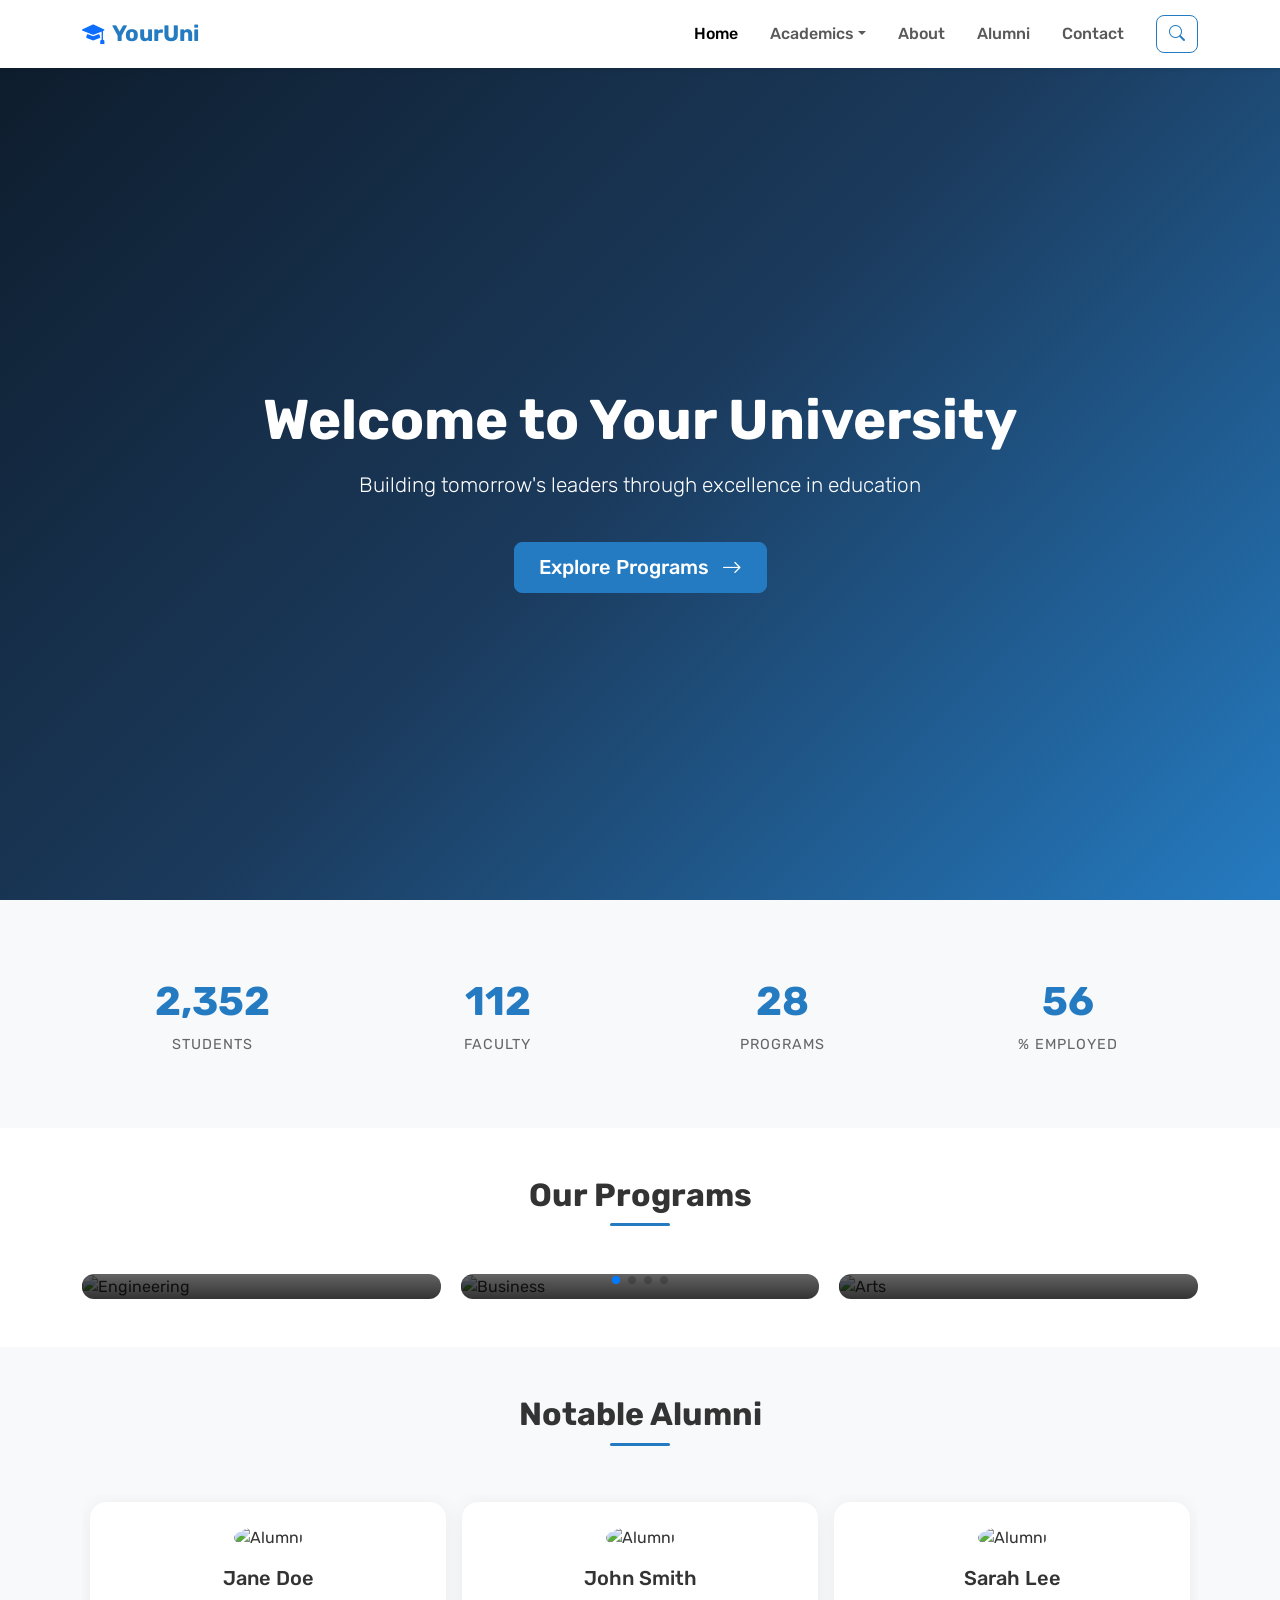
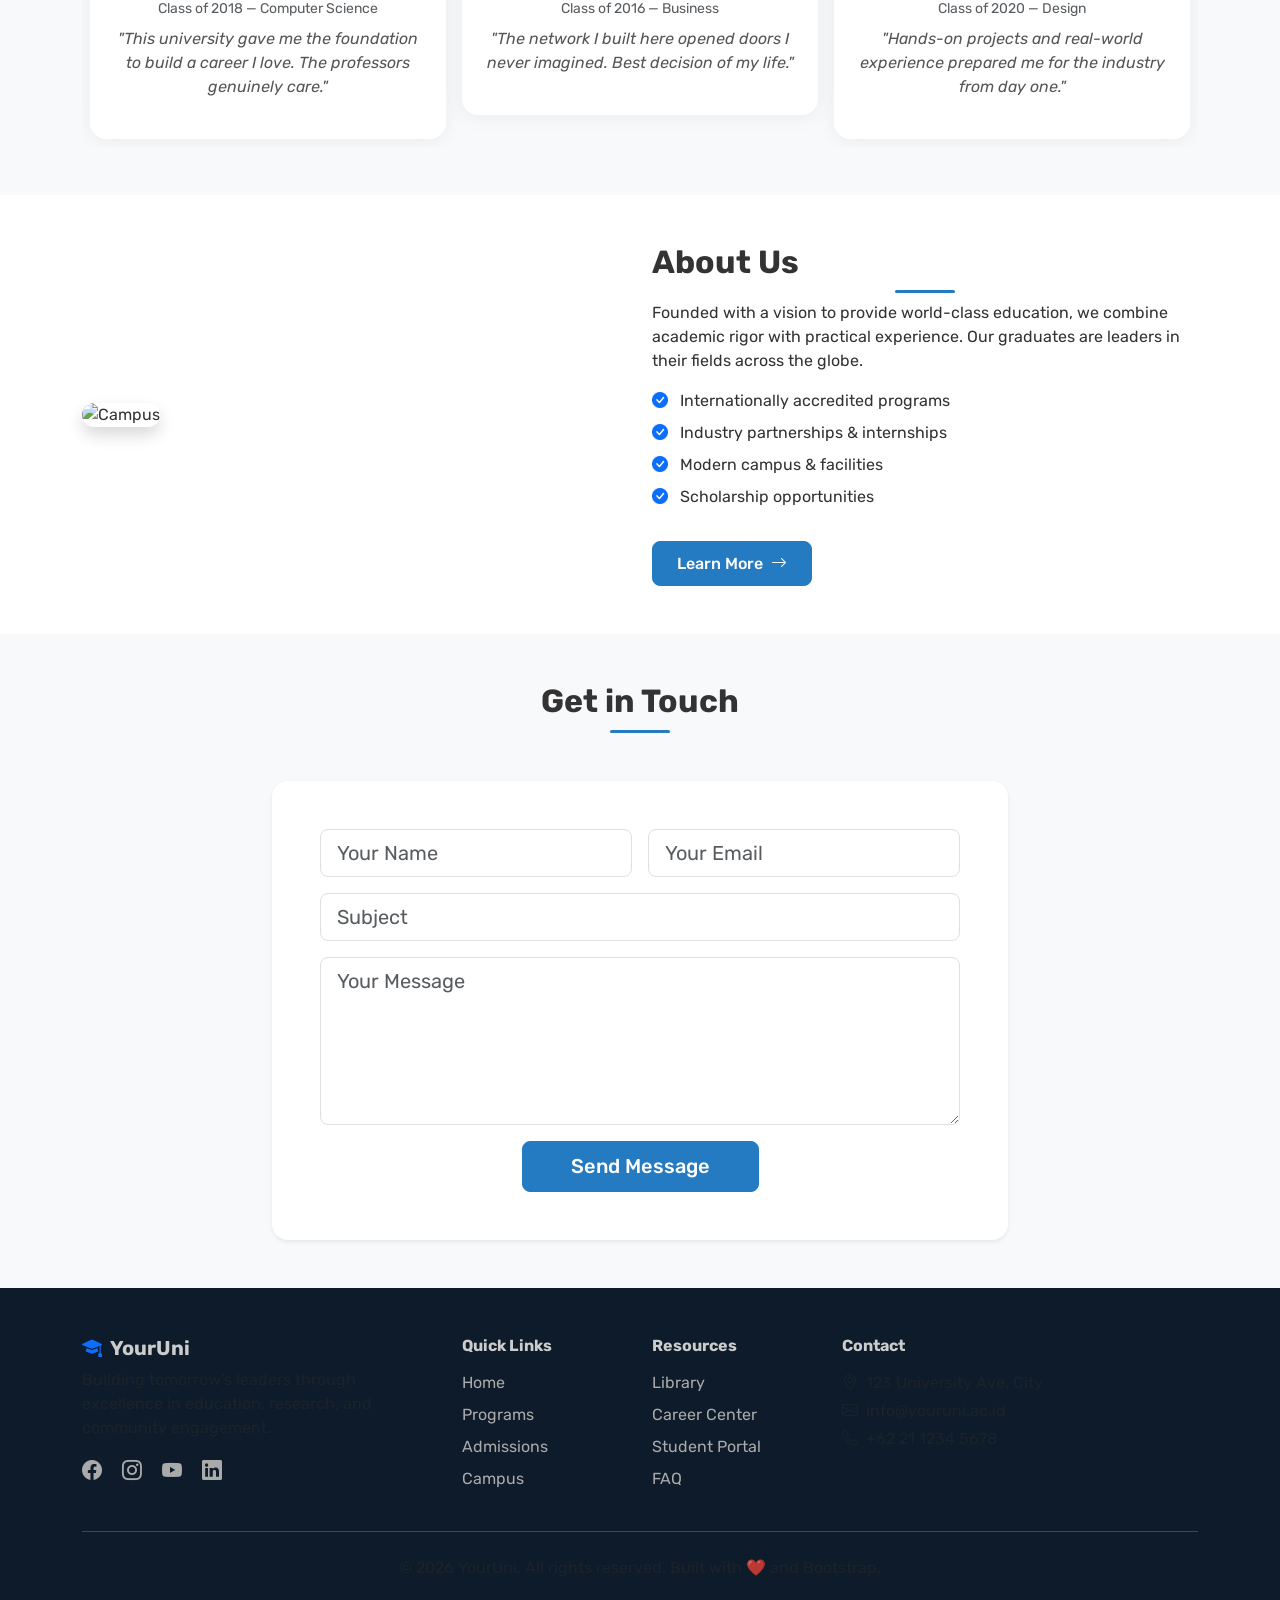
==== index.html @ ad9acbf6 "Initial commit: university website starter template - Bootstrap 5 + Swiper + AOS + GLightbox - Hero," ====
<!DOCTYPE html>
<html lang="en">
<head>
  <meta charset="utf-8">
  <meta name="viewport" content="width=device-width, initial-scale=1.0">
  <title>University Starter — Inspired by president.ac.id</title>

  <!-- Fonts (same as the real site) -->
  <link href="https://fonts.googleapis.com/css2?family=Roboto:wght@300;400;500;700&family=Rubik:wght@400;500;600;700&display=swap" rel="stylesheet">

  <!-- Bootstrap 5 -->
  <link href="https://cdn.jsdelivr.net/npm/bootstrap@5.3.3/dist/css/bootstrap.min.css" rel="stylesheet">
  <link href="https://cdn.jsdelivr.net/npm/bootstrap-icons@1.11.3/font/bootstrap-icons.min.css" rel="stylesheet">

  <!-- Vendor libs -->
  <link href="https://cdn.jsdelivr.net/npm/swiper@11/swiper-bundle.min.css" rel="stylesheet">
  <link href="https://cdn.jsdelivr.net/npm/aos@2.3.4/dist/aos.css" rel="stylesheet">
  <link href="https://cdn.jsdelivr.net/npm/glightbox/dist/css/glightbox.min.css" rel="stylesheet">

  <!-- Your main styles -->
  <link href="style.css" rel="stylesheet">
</head>
<body>

  <!-- ===== HEADER ===== -->
  <header id="header" class="header fixed-top">
    <nav class="navbar navbar-expand-lg navbar-light bg-white shadow-sm">
      <div class="container">
        <!-- Logo -->
        <a class="navbar-brand fw-bold" href="#">
          <i class="bi bi-mortarboard-fill text-primary me-2"></i>YourUni
        </a>

        <!-- Mobile toggle -->
        <button class="navbar-toggler" type="button" data-bs-toggle="collapse" data-bs-target="#mainNav">
          <span class="navbar-toggler-icon"></span>
        </button>

        <!-- Nav links -->
        <div class="collapse navbar-collapse" id="mainNav">
          <ul class="navbar-nav ms-auto">
            <li class="nav-item"><a class="nav-link active" href="#">Home</a></li>
            <li class="nav-item dropdown">
              <a class="nav-link dropdown-toggle" href="#" data-bs-toggle="dropdown">Academics</a>
              <ul class="dropdown-menu">
                <li><a class="dropdown-item" href="#">Undergraduate</a></li>
                <li><a class="dropdown-item" href="#">Graduate</a></li>
                <li><a class="dropdown-item" href="#">Online Programs</a></li>
              </ul>
            </li>
            <li class="nav-item"><a class="nav-link" href="#about">About</a></li>
            <li class="nav-item"><a class="nav-link" href="#testimonials">Alumni</a></li>
            <li class="nav-item"><a class="nav-link" href="#contact">Contact</a></li>
          </ul>
          <!-- Search button (like the real site has) -->
          <button class="btn btn-outline-primary ms-3" data-bs-toggle="modal" data-bs-target="#searchModal">
            <i class="bi bi-search"></i>
          </button>
        </div>
      </div>
    </nav>
  </header>

  <!-- Search Modal -->
  <div class="modal fade" id="searchModal" tabindex="-1">
    <div class="modal-dialog modal-lg modal-dialog-centered">
      <div class="modal-content p-4">
        <div class="input-group input-group-lg">
          <input type="text" class="form-control" placeholder="Search...">
          <button class="btn btn-primary"><i class="bi bi-search"></i></button>
        </div>
      </div>
    </div>
  </div>

  <!-- ===== HERO SECTION ===== -->
  <section id="hero" class="hero-section d-flex align-items-center">
    <div class="container text-center">
      <h1 data-aos="fade-up">Welcome to Your University</h1>
      <p class="lead mt-3" data-aos="fade-up" data-aos-delay="100">
        Building tomorrow's leaders through excellence in education
      </p>
      <a href="#programs" class="btn btn-primary btn-lg mt-4" data-aos="fade-up" data-aos-delay="200">
        Explore Programs <i class="bi bi-arrow-right ms-2"></i>
      </a>
    </div>
  </section>

  <!-- ===== IMPACT STRIP ===== -->
  <section class="impact-strip py-5 bg-light">
    <div class="container">
      <div class="row text-center g-4">
        <div class="col-6 col-md-3" data-aos="fade-up">
          <div class="impact-item">
            <span class="impact-number" data-count="5000">0</span>
            <span class="impact-label">Students</span>
          </div>
        </div>
        <div class="col-6 col-md-3" data-aos="fade-up" data-aos-delay="100">
          <div class="impact-item">
            <span class="impact-number" data-count="200">0</span>
            <span class="impact-label">Faculty</span>
          </div>
        </div>
        <div class="col-6 col-md-3" data-aos="fade-up" data-aos-delay="200">
          <div class="impact-item">
            <span class="impact-number" data-count="30">0</span>
            <span class="impact-label">Programs</span>
          </div>
        </div>
        <div class="col-6 col-md-3" data-aos="fade-up" data-aos-delay="300">
          <div class="impact-item">
            <span class="impact-number" data-count="95">0</span>
            <span class="impact-label">% Employed</span>
          </div>
        </div>
      </div>
    </div>
  </section>

  <!-- ===== PROGRAMS / IMAGE SLIDER ===== -->
  <section id="programs" class="programs-section py-5">
    <div class="container">
      <h2 class="section-title text-center mb-5" data-aos="fade-up">Our Programs</h2>

      <!-- Swiper carousel (same lib as the real site) -->
      <div class="swiper programsSwiper" data-aos="fade-up">
        <div class="swiper-wrapper">
          <!-- Slide 1 -->
          <div class="swiper-slide">
            <div class="program-card">
              <img src="https://picsum.photos/seed/eng/600/400" alt="Engineering" class="img-fluid">
              <div class="program-overlay">
                <h5>Engineering</h5>
                <p>Build the future with cutting-edge technology</p>
              </div>
            </div>
          </div>
          <!-- Slide 2 -->
          <div class="swiper-slide">
            <div class="program-card">
              <img src="https://picsum.photos/seed/biz/600/400" alt="Business" class="img-fluid">
              <div class="program-overlay">
                <h5>Business</h5>
                <p>Lead with strategy and innovation</p>
              </div>
            </div>
          </div>
          <!-- Slide 3 -->
          <div class="swiper-slide">
            <div class="program-card">
              <img src="https://picsum.photos/seed/arts/600/400" alt="Arts" class="img-fluid">
              <div class="program-overlay">
                <h5>Arts & Design</h5>
                <p>Express creativity at the highest level</p>
              </div>
            </div>
          </div>
          <!-- Slide 4 -->
          <div class="swiper-slide">
            <div class="program-card">
              <img src="https://picsum.photos/seed/med/600/400" alt="Medicine" class="img-fluid">
              <div class="program-overlay">
                <h5>Medicine</h5>
                <p>Save lives with world-class training</p>
              </div>
            </div>
          </div>
        </div>
        <div class="swiper-pagination"></div>
      </div>
    </div>
  </section>

  <!-- ===== ALUMNI / TESTIMONIALS ===== -->
  <section id="testimonials" class="testimonials-section py-5 bg-light">
    <div class="container">
      <h2 class="section-title text-center mb-5" data-aos="fade-up">Notable Alumni</h2>

      <div class="swiper testimonialSwiper" data-aos="fade-up">
        <div class="swiper-wrapper">
          <!-- Alumni 1 -->
          <div class="swiper-slide">
            <div class="testimonial-card text-center p-4">
              <img src="https://i.pravatar.cc/150?img=11" alt="Alumni" class="rounded-circle mb-3" width="80" height="80">
              <h5>Jane Doe</h5>
              <p class="text-muted small mb-2">Class of 2018 — Computer Science</p>
              <p class="testimonial-text">"This university gave me the foundation to build a career I love. The professors genuinely care."</p>
            </div>
          </div>
          <!-- Alumni 2 -->
          <div class="swiper-slide">
            <div class="testimonial-card text-center p-4">
              <img src="https://i.pravatar.cc/150?img=32" alt="Alumni" class="rounded-circle mb-3" width="80" height="80">
              <h5>John Smith</h5>
              <p class="text-muted small mb-2">Class of 2016 — Business</p>
              <p class="testimonial-text">"The network I built here opened doors I never imagined. Best decision of my life."</p>
            </div>
          </div>
          <!-- Alumni 3 -->
          <div class="swiper-slide">
            <div class="testimonial-card text-center p-4">
              <img src="https://i.pravatar.cc/150?img=5" alt="Alumni" class="rounded-circle mb-3" width="80" height="80">
              <h5>Sarah Lee</h5>
              <p class="text-muted small mb-2">Class of 2020 — Design</p>
              <p class="testimonial-text">"Hands-on projects and real-world experience prepared me for the industry from day one."</p>
            </div>
          </div>
        </div>
        <div class="swiper-pagination"></div>
      </div>
    </div>
  </section>

  <!-- ===== ABOUT ===== -->
  <section id="about" class="about-section py-5">
    <div class="container">
      <div class="row align-items-center">
        <div class="col-lg-6" data-aos="fade-right">
          <img src="https://picsum.photos/seed/campus/600/400" alt="Campus" class="img-fluid rounded-4 shadow">
        </div>
        <div class="col-lg-6 mt-4 mt-lg-0" data-aos="fade-left">
          <h2 class="section-title">About Us</h2>
          <p>Founded with a vision to provide world-class education, we combine academic rigor with practical experience. Our graduates are leaders in their fields across the globe.</p>
          <ul class="list-unstyled mt-3">
            <li class="mb-2"><i class="bi bi-check-circle-fill text-primary me-2"></i> Internationally accredited programs</li>
            <li class="mb-2"><i class="bi bi-check-circle-fill text-primary me-2"></i> Industry partnerships & internships</li>
            <li class="mb-2"><i class="bi bi-check-circle-fill text-primary me-2"></i> Modern campus & facilities</li>
            <li class="mb-2"><i class="bi bi-check-circle-fill text-primary me-2"></i> Scholarship opportunities</li>
          </ul>
          <a href="#" class="btn btn-primary mt-3">Learn More <i class="bi bi-arrow-right ms-1"></i></a>
        </div>
      </div>
    </div>
  </section>

  <!-- ===== CONTACT ===== -->
  <section id="contact" class="contact-section py-5 bg-light">
    <div class="container">
      <h2 class="section-title text-center mb-5" data-aos="fade-up">Get in Touch</h2>
      <div class="row justify-content-center">
        <div class="col-lg-8" data-aos="fade-up">
          <form class="contact-form p-4 p-md-5 bg-white rounded-4 shadow-sm">
            <div class="row g-3">
              <div class="col-md-6">
                <input type="text" class="form-control form-control-lg" placeholder="Your Name">
              </div>
              <div class="col-md-6">
                <input type="email" class="form-control form-control-lg" placeholder="Your Email">
              </div>
              <div class="col-12">
                <input type="text" class="form-control form-control-lg" placeholder="Subject">
              </div>
              <div class="col-12">
                <textarea class="form-control form-control-lg" rows="5" placeholder="Your Message"></textarea>
              </div>
              <div class="col-12 text-center">
                <button type="submit" class="btn btn-primary btn-lg px-5">Send Message</button>
              </div>
            </div>
          </form>
        </div>
      </div>
    </div>
  </section>

  <!-- ===== FOOTER ===== -->
  <footer class="footer py-5">
    <div class="container">
      <div class="row g-4">
        <div class="col-lg-4">
          <h5 class="fw-bold"><i class="bi bi-mortarboard-fill text-primary me-2"></i>YourUni</h5>
          <p class="text-muted">Building tomorrow's leaders through excellence in education, research, and community engagement.</p>
          <div class="social-links mt-3">
            <a href="#" class="me-3"><i class="bi bi-facebook fs-5"></i></a>
            <a href="#" class="me-3"><i class="bi bi-instagram fs-5"></i></a>
            <a href="#" class="me-3"><i class="bi bi-youtube fs-5"></i></a>
            <a href="#" class="me-3"><i class="bi bi-linkedin fs-5"></i></a>
          </div>
        </div>
        <div class="col-lg-2 col-md-4">
          <h6 class="fw-bold mb-3">Quick Links</h6>
          <ul class="list-unstyled">
            <li class="mb-2"><a href="#">Home</a></li>
            <li class="mb-2"><a href="#">Programs</a></li>
            <li class="mb-2"><a href="#">Admissions</a></li>
            <li class="mb-2"><a href="#">Campus</a></li>
          </ul>
        </div>
        <div class="col-lg-2 col-md-4">
          <h6 class="fw-bold mb-3">Resources</h6>
          <ul class="list-unstyled">
            <li class="mb-2"><a href="#">Library</a></li>
            <li class="mb-2"><a href="#">Career Center</a></li>
            <li class="mb-2"><a href="#">Student Portal</a></li>
            <li class="mb-2"><a href="#">FAQ</a></li>
          </ul>
        </div>
        <div class="col-lg-4 col-md-4">
          <h6 class="fw-bold mb-3">Contact</h6>
          <p class="text-muted mb-1"><i class="bi bi-geo-alt me-2"></i>123 University Ave, City</p>
          <p class="text-muted mb-1"><i class="bi bi-envelope me-2"></i>info@youruni.ac.id</p>
          <p class="text-muted mb-1"><i class="bi bi-telephone me-2"></i>+62 21 1234 5678</p>
        </div>
      </div>
      <hr class="my-4">
      <p class="text-center text-muted mb-0">&copy; 2026 YourUni. All rights reserved. Built with ❤️ and Bootstrap.</p>
    </div>
  </footer>

  <!-- ===== SCRIPTS ===== -->
  <script src="https://cdn.jsdelivr.net/npm/bootstrap@5.3.3/dist/js/bootstrap.bundle.min.js"></script>
  <script src="https://cdn.jsdelivr.net/npm/swiper@11/swiper-bundle.min.js"></script>
  <script src="https://cdn.jsdelivr.net/npm/aos@2.3.4/dist/aos.js"></script>
  <script src="https://cdn.jsdelivr.net/npm/glightbox/dist/js/glightbox.min.js"></script>

  <script>
    // Initialize AOS (scroll animations)
    AOS.init({ duration: 800, once: true });

    // Programs carousel
    new Swiper('.programsSwiper', {
      slidesPerView: 1,
      spaceBetween: 20,
      loop: true,
      autoplay: { delay: 3000 },
      pagination: { el: '.programsSwiper .swiper-pagination', clickable: true },
      breakpoints: {
        768: { slidesPerView: 2 },
        1024: { slidesPerView: 3 }
      }
    });

    // Testimonials carousel
    new Swiper('.testimonialSwiper', {
      slidesPerView: 1,
      loop: true,
      autoplay: { delay: 4000 },
      pagination: { el: '.testimonialSwiper .swiper-pagination', clickable: true },
      breakpoints: {
        768: { slidesPerView: 2 },
        1024: { slidesPerView: 3 }
      }
    });

    // Animated counter (simplified PureCounter-like)
    const counters = document.querySelectorAll('.impact-number');
    const observer = new IntersectionObserver((entries) => {
      entries.forEach(entry => {
        if (entry.isIntersecting) {
          const el = entry.target;
          const target = parseInt(el.dataset.count);
          let current = 0;
          const step = Math.ceil(target / 60);
          const timer = setInterval(() => {
            current += step;
            if (current >= target) { current = target; clearInterval(timer); }
            el.textContent = current.toLocaleString();
          }, 25);
          observer.unobserve(el);
        }
      });
    }, { threshold: 0.5 });
    counters.forEach(c => observer.observe(c));
  </script>

</body>
</html>
---- style.css ----
/* ===== BASE ===== */
body {
  font-family: 'Rubik', sans-serif;
  color: #333;
}

a {
  color: #257BC1;
  text-decoration: none;
  transition: color 0.2s;
}

a:hover {
  color: #1a5a8f;
}

/* ===== HEADER ===== */
.header {
  z-index: 999;
  transition: box-shadow 0.3s;
}

.navbar {
  padding: 0.75rem 0;
}

.navbar-brand {
  font-size: 1.4rem;
  color: #257BC1 !important;
}

.nav-link {
  font-weight: 500;
  padding: 0.5rem 1rem !important;
}

/* ===== HERO ===== */
.hero-section {
  min-height: 100vh;
  background: linear-gradient(135deg, #0d1b2a 0%, #1b3a5c 50%, #257BC1 100%);
  color: #fff;
  padding-top: 80px;
}

.hero-section h1 {
  font-size: clamp(2rem, 5vw, 3.5rem);
  font-weight: 700;
}

.hero-section .lead {
  font-size: clamp(1rem, 2vw, 1.3rem);
  opacity: 0.9;
}

/* ===== IMPACT STRIP ===== */
.impact-item {
  padding: 1.5rem;
}

.impact-number {
  display: block;
  font-size: 2.5rem;
  font-weight: 700;
  color: #257BC1;
}

.impact-label {
  font-size: 0.9rem;
  color: #666;
  text-transform: uppercase;
  letter-spacing: 1px;
}

/* ===== SECTION TITLES ===== */
.section-title {
  font-weight: 700;
  position: relative;
  padding-bottom: 0.75rem;
}

.section-title::after {
  content: '';
  position: absolute;
  bottom: 0;
  left: 50%;
  transform: translateX(-50%);
  width: 60px;
  height: 3px;
  background: #257BC1;
  border-radius: 2px;
}

/* ===== PROGRAM CARDS ===== */
.program-card {
  position: relative;
  border-radius: 12px;
  overflow: hidden;
  cursor: pointer;
}

.program-card img {
  width: 100%;
  height: 300px;
  object-fit: cover;
  transition: transform 0.4s;
}

.program-card:hover img {
  transform: scale(1.05);
}

.program-overlay {
  position: absolute;
  bottom: 0;
  left: 0;
  right: 0;
  background: linear-gradient(transparent, rgba(0,0,0,0.8));
  color: #fff;
  padding: 2rem 1.5rem 1.5rem;
}

.program-overlay h5 {
  margin-bottom: 0.25rem;
  font-weight: 600;
}

.program-overlay p {
  font-size: 0.85rem;
  margin: 0;
  opacity: 0.85;
}

/* ===== TESTIMONIALS ===== */
.testimonial-card {
  background: #fff;
  border-radius: 16px;
  box-shadow: 0 2px 20px rgba(0,0,0,0.06);
  margin: 0.5rem;
}

.testimonial-text {
  font-style: italic;
  color: #555;
}

/* ===== ABOUT ===== */
.about-section img {
  transition: transform 0.3s;
}

.about-section img:hover {
  transform: translateY(-4px);
}

/* ===== CONTACT FORM ===== */
.contact-form .form-control {
  border-radius: 8px;
  border: 1px solid #e0e0e0;
}

.contact-form .form-control:focus {
  border-color: #257BC1;
  box-shadow: 0 0 0 3px rgba(37, 123, 193, 0.1);
}

/* ===== FOOTER ===== */
.footer {
  background: #0d1b2a;
  color: #ccc;
}

.footer a {
  color: #aaa;
  transition: color 0.2s;
}

.footer a:hover {
  color: #fff;
}

.footer .social-links a {
  color: #aaa;
}

.footer .social-links a:hover {
  color: #257BC1;
}

/* ===== BUTTONS ===== */
.btn-primary {
  background-color: #257BC1;
  border-color: #257BC1;
  border-radius: 8px;
  padding: 0.6rem 1.5rem;
  font-weight: 500;
}

.btn-primary:hover {
  background-color: #1a5a8f;
  border-color: #1a5a8f;
}

.btn-outline-primary {
  color: #257BC1;
  border-color: #257BC1;
  border-radius: 8px;
}

.btn-outline-primary:hover {
  background-color: #257BC1;
  color: #fff;
}

/* ===== RESPONSIVE ===== */
@media (max-width: 768px) {
  .hero-section {
    min-height: 80vh;
  }

  .impact-number {
    font-size: 2rem;
  }

  .program-card img {
    height: 220px;
  }
}
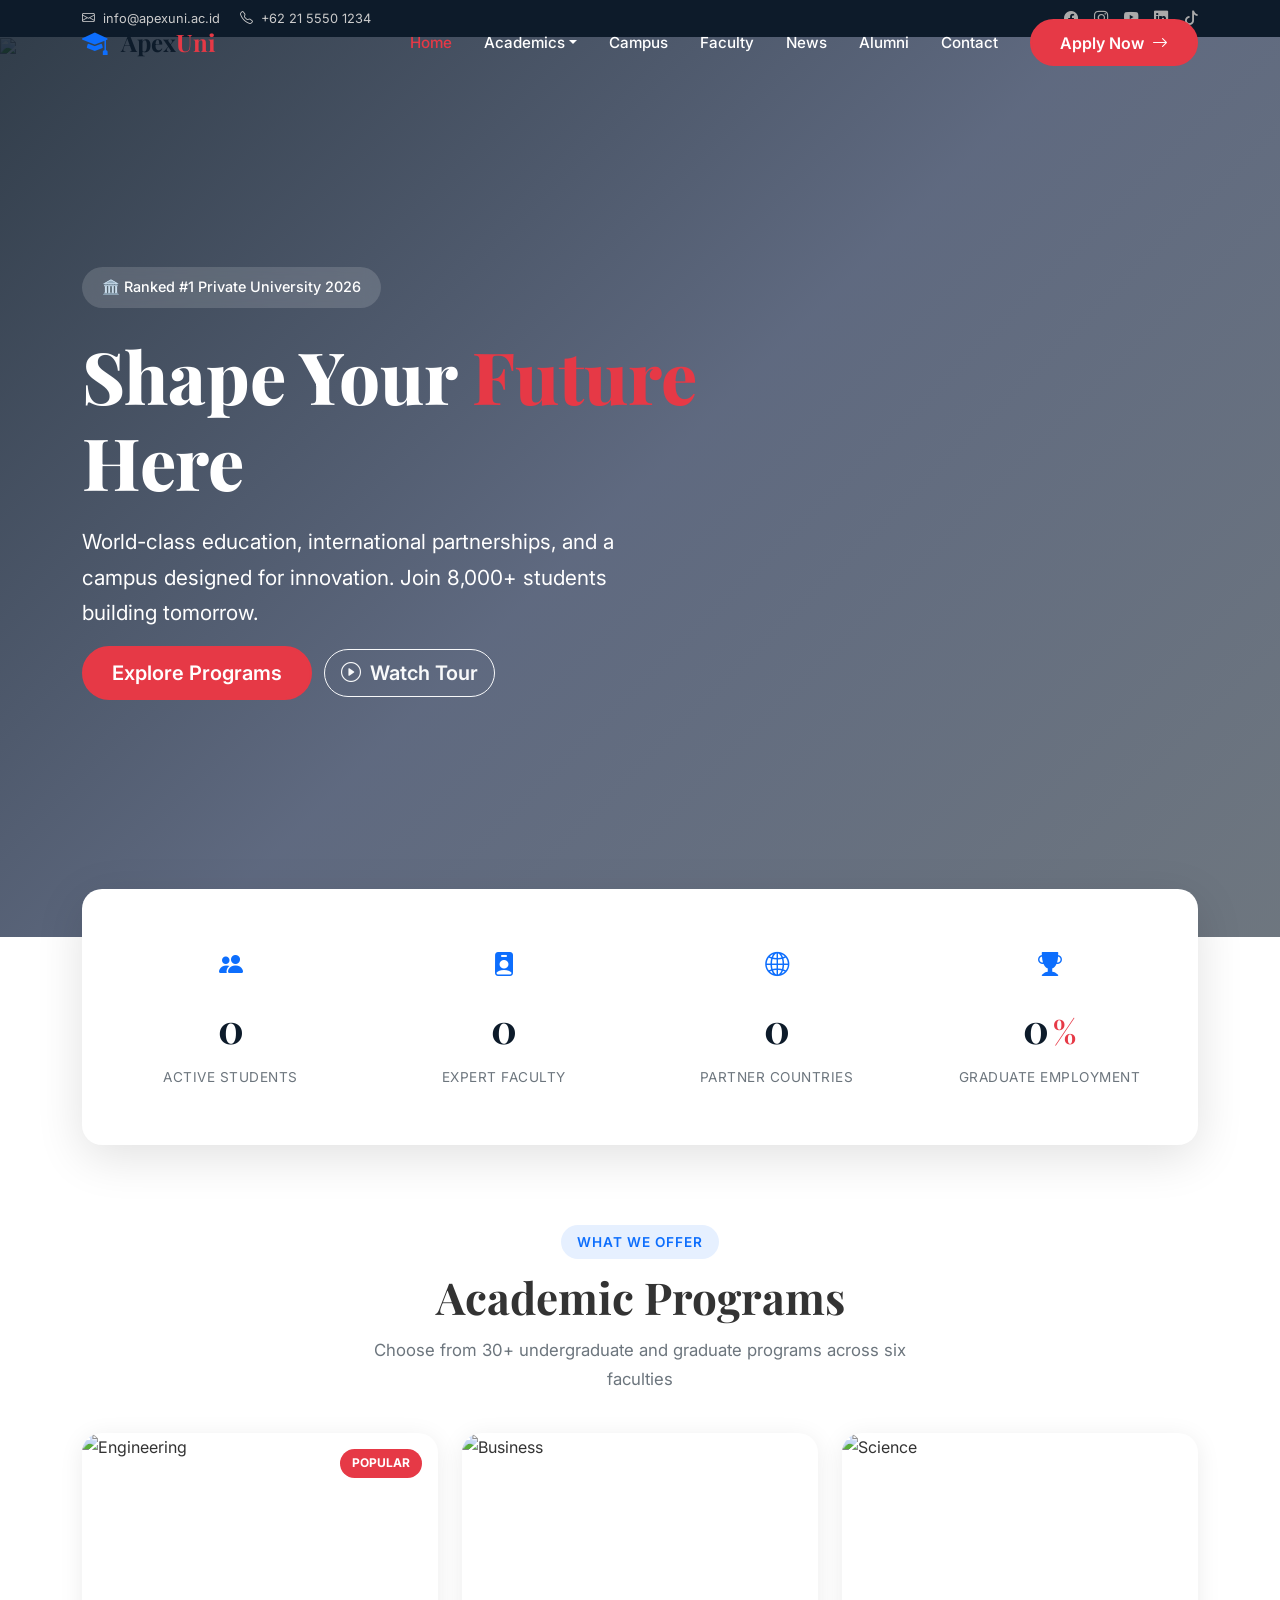
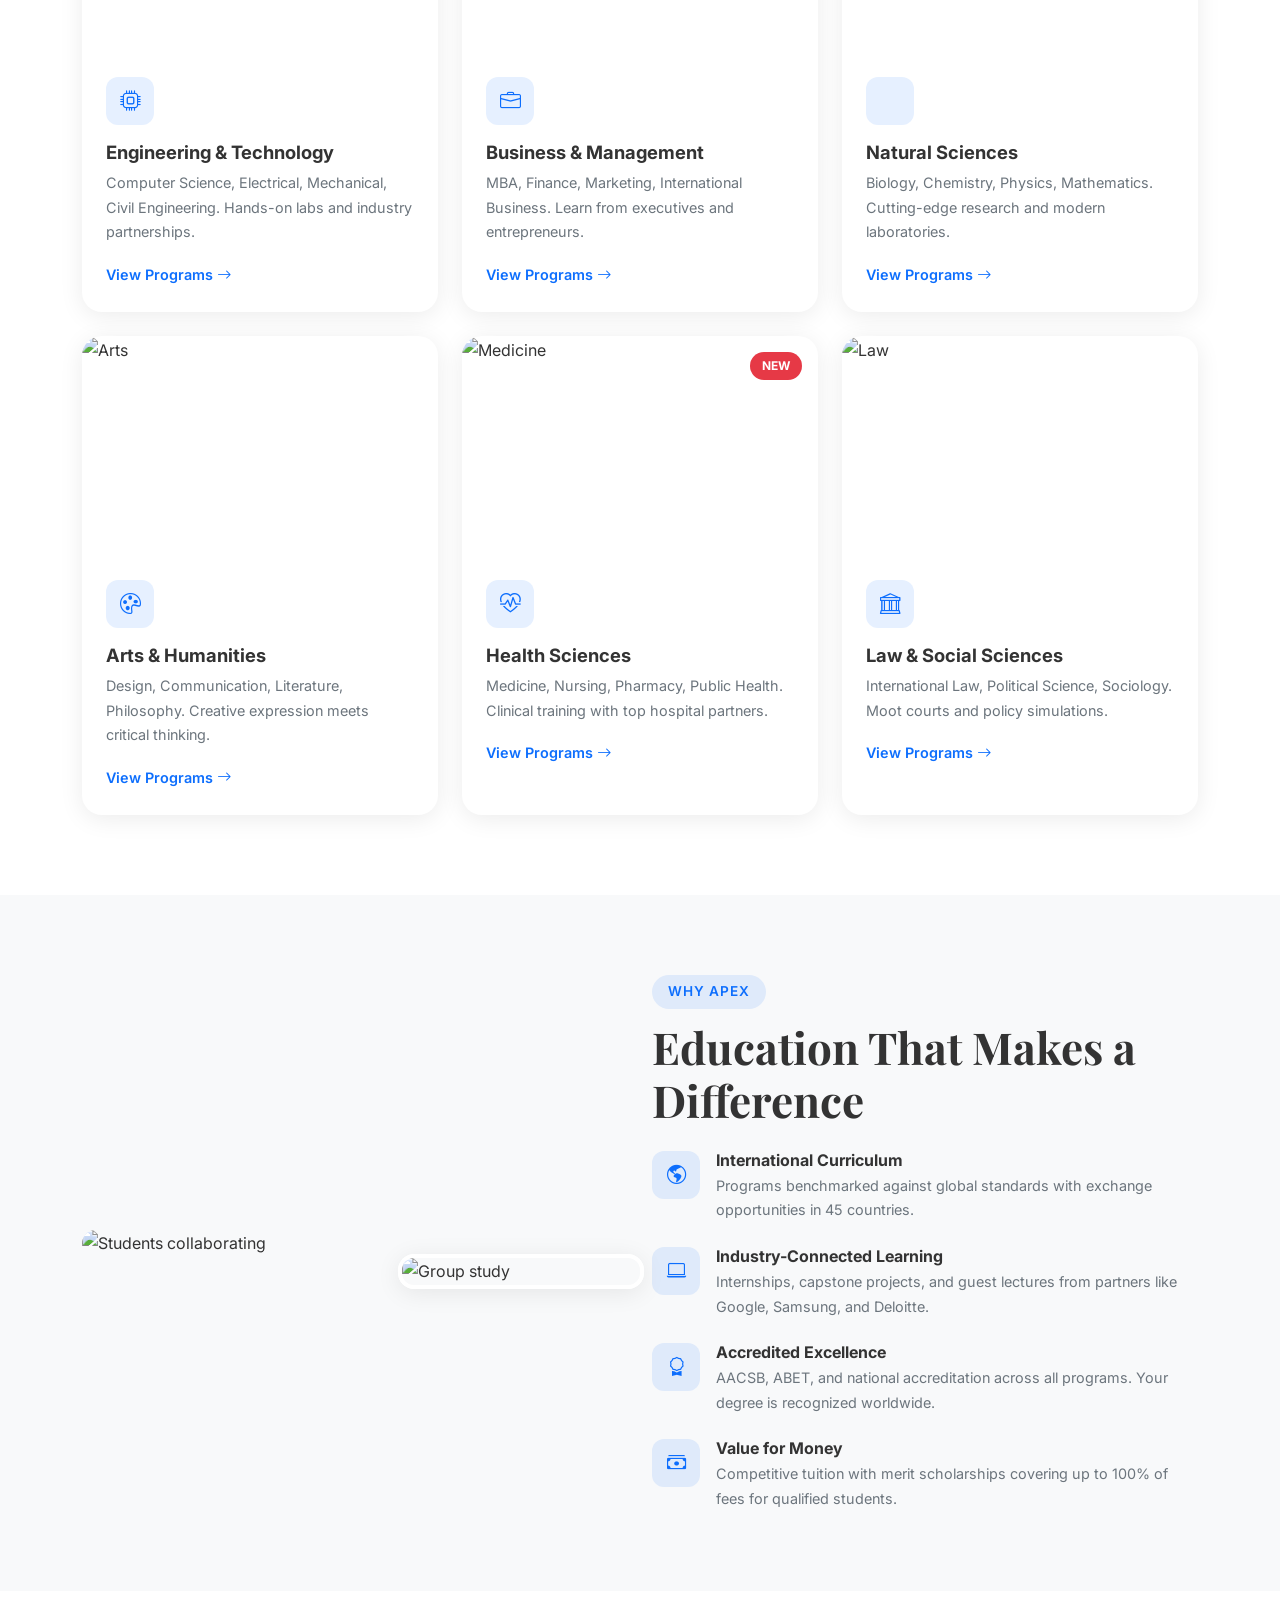
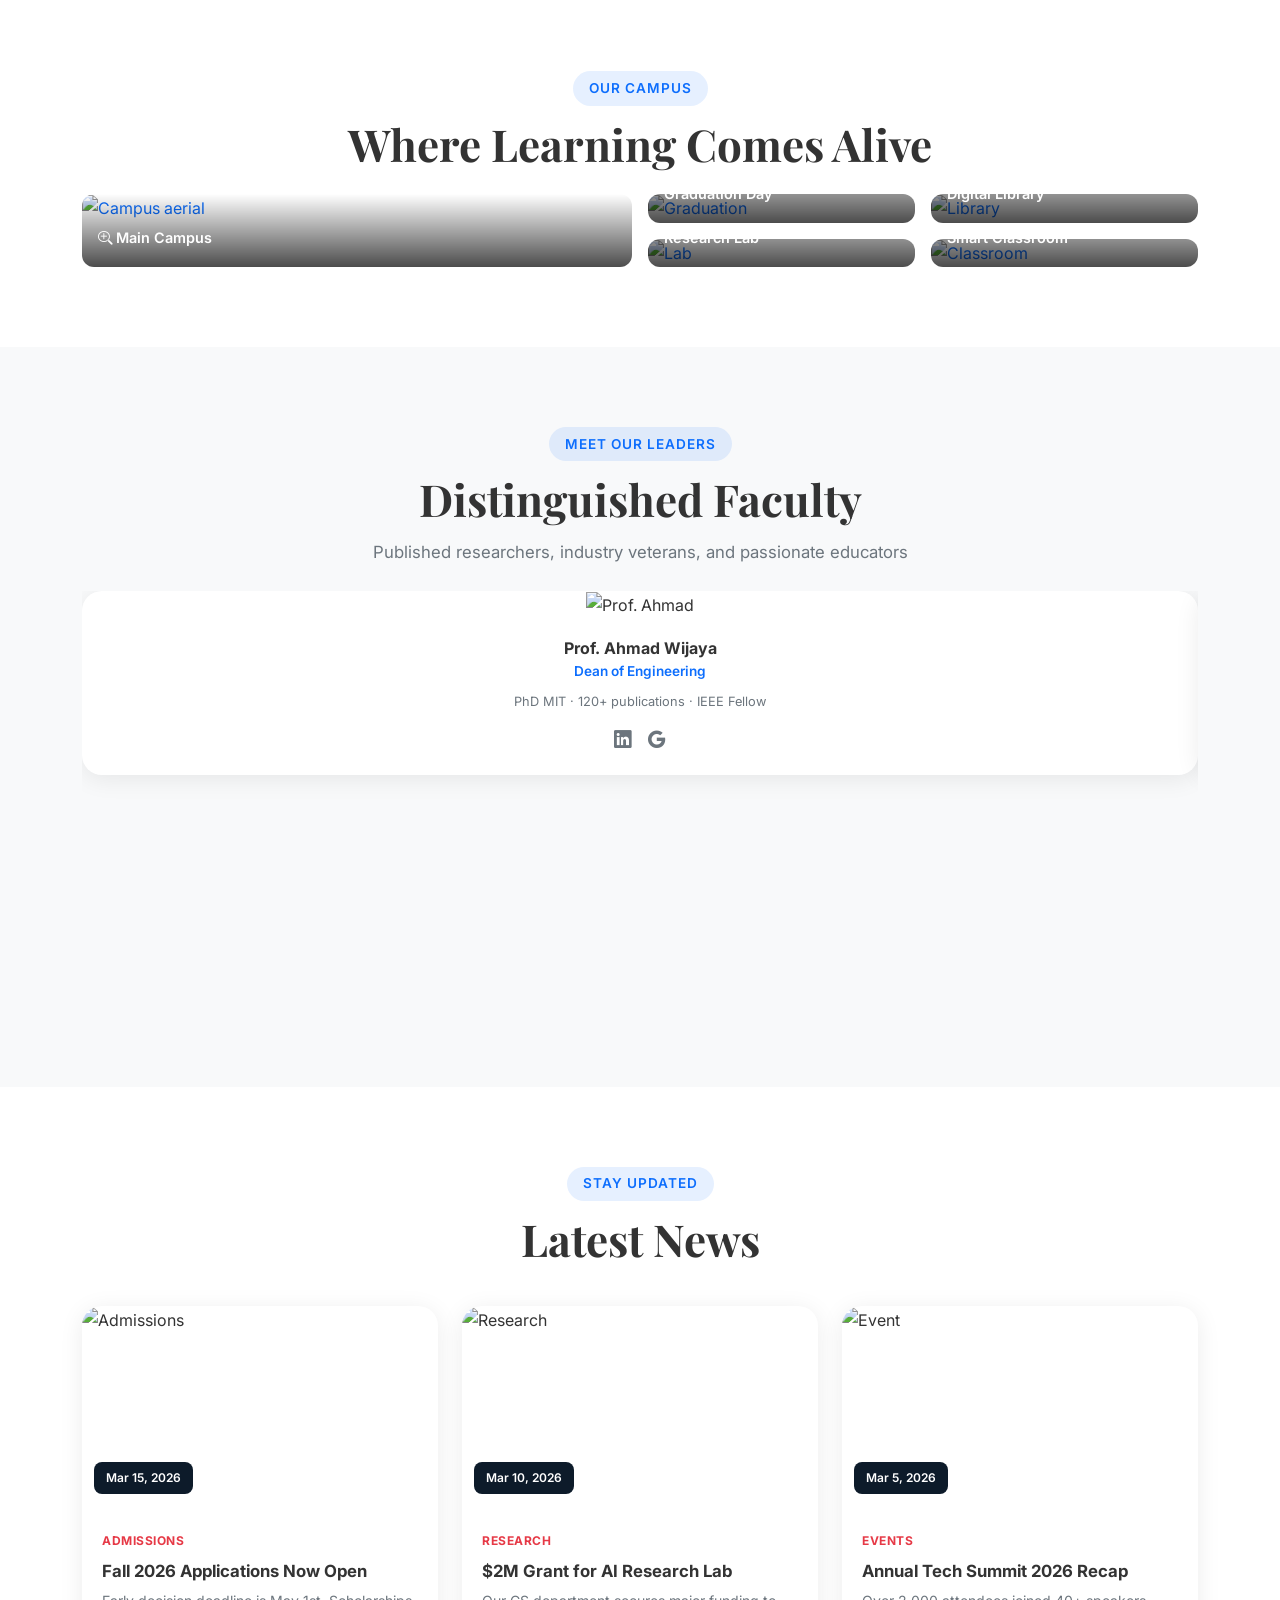
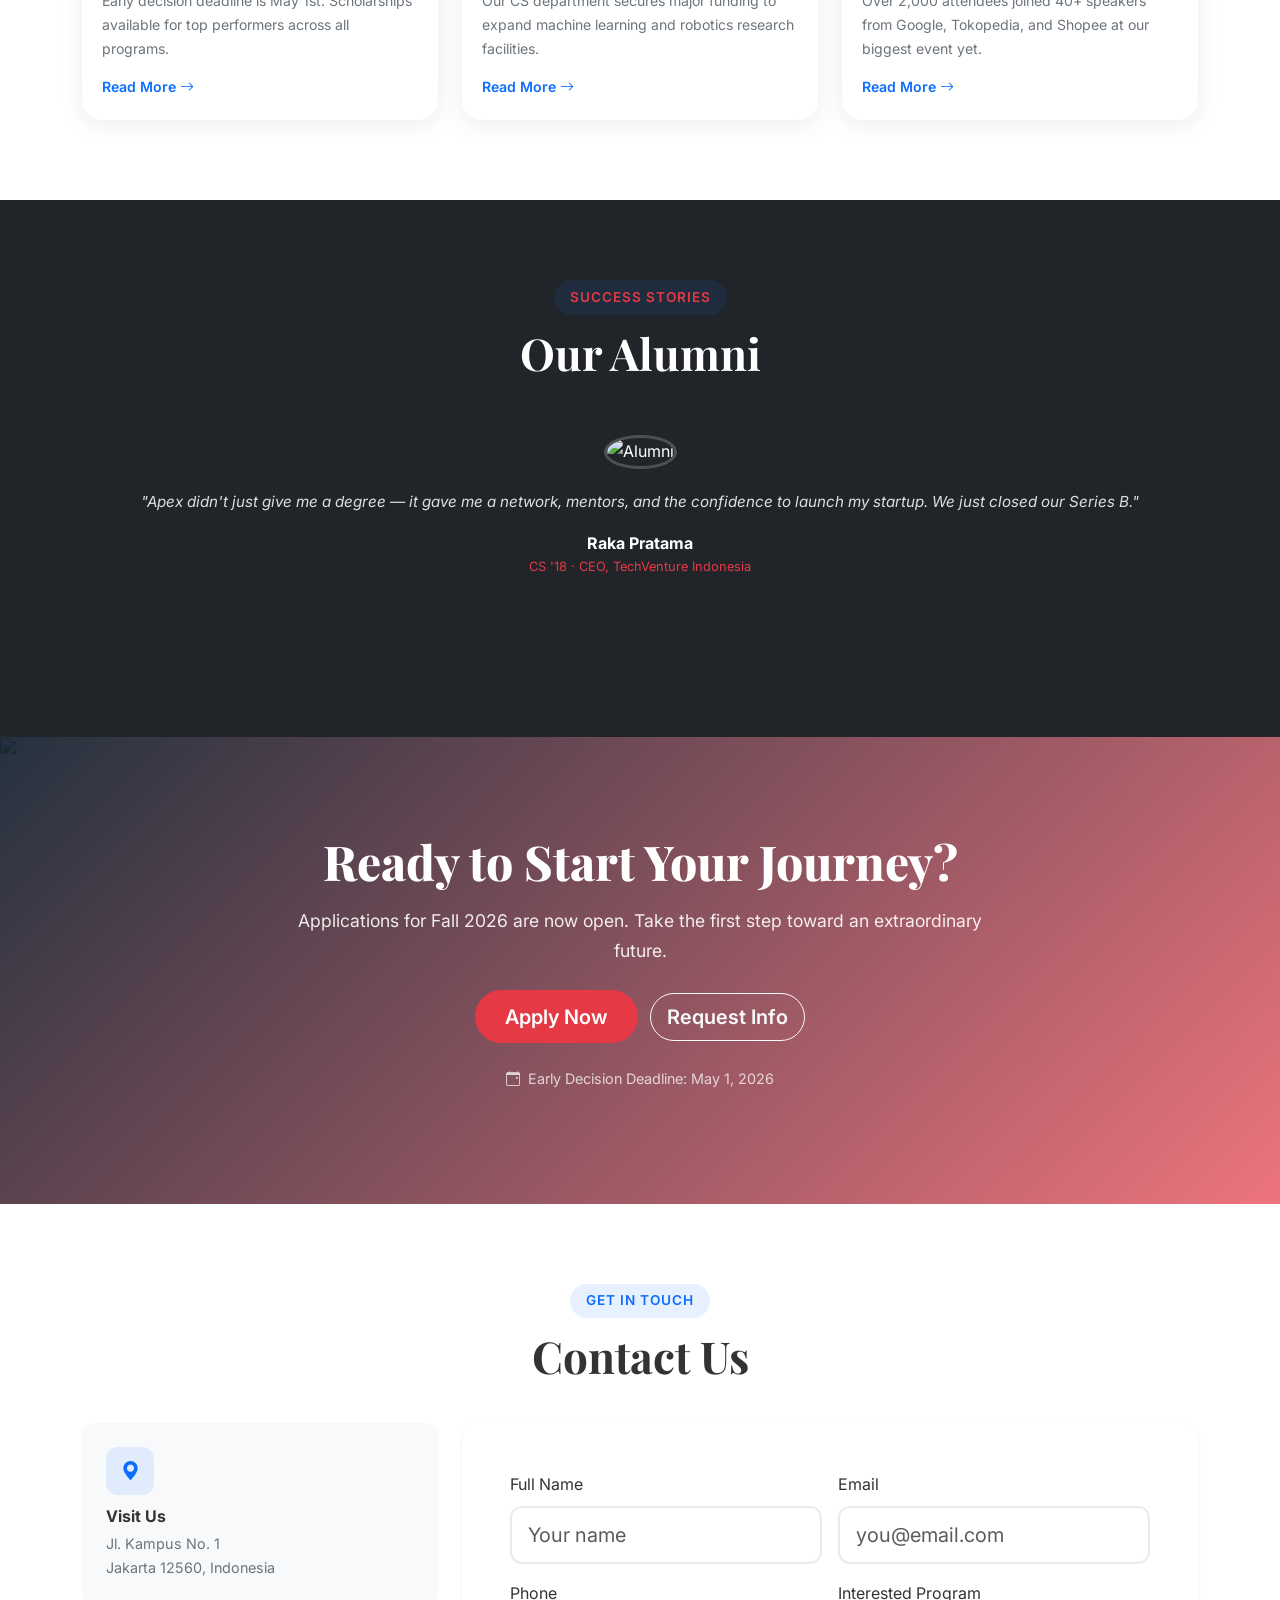
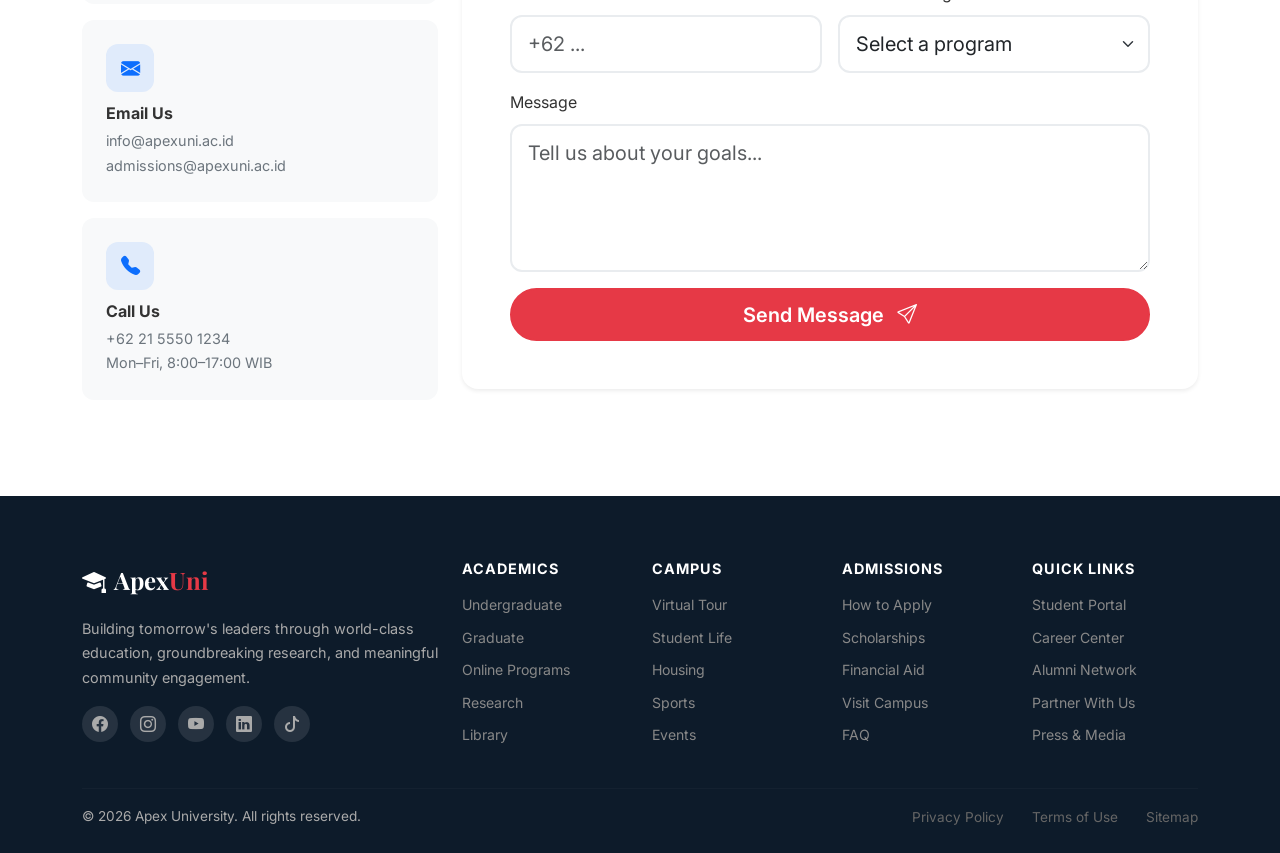
==== commit 9b9a80ec: "Full framework rebuild with free photos Sections: - Top bar + sticky navbar with scroll effect - Ful" ====
--- a/index.html
+++ b/index.html
@@ -3,10 +3,14 @@
 <head>
   <meta charset="utf-8">
   <meta name="viewport" content="width=device-width, initial-scale=1.0">
-  <title>University Starter — Inspired by president.ac.id</title>
-
-  <!-- Fonts (same as the real site) -->
-  <link href="https://fonts.googleapis.com/css2?family=Roboto:wght@300;400;500;700&family=Rubik:wght@400;500;600;700&display=swap" rel="stylesheet">
+  <title>Apex University — Shape Your Future</title>
+  <meta name="description" content="Apex University — internationally recognized programs, world-class faculty, and a campus built for innovation.">
+
+  <!-- Favicons -->
+  <link rel="icon" href="data:image/svg+xml,<svg xmlns='http://www.w3.org/2000/svg' viewBox='0 0 100 100'><text y='.9em' font-size='90'>🎓</text></svg>">
+
+  <!-- Fonts -->
+  <link href="https://fonts.googleapis.com/css2?family=Inter:wght@300;400;500;600;700;800&family=Playfair+Display:wght@600;700&display=swap" rel="stylesheet">
 
   <!-- Bootstrap 5 -->
   <link href="https://cdn.jsdelivr.net/npm/bootstrap@5.3.3/dist/css/bootstrap.min.css" rel="stylesheet">
@@ -17,152 +21,391 @@
   <link href="https://cdn.jsdelivr.net/npm/aos@2.3.4/dist/aos.css" rel="stylesheet">
   <link href="https://cdn.jsdelivr.net/npm/glightbox/dist/css/glightbox.min.css" rel="stylesheet">
 
-  <!-- Your main styles -->
+  <!-- Your styles -->
   <link href="style.css" rel="stylesheet">
 </head>
 <body>
 
-  <!-- ===== HEADER ===== -->
+  <!-- ============================================================
+       TOP BAR
+  ============================================================ -->
+  <div class="top-bar d-none d-lg-block">
+    <div class="container d-flex justify-content-between align-items-center">
+      <div class="top-bar-left">
+        <span><i class="bi bi-envelope me-1"></i> info@apexuni.ac.id</span>
+        <span class="ms-3"><i class="bi bi-telephone me-1"></i> +62 21 5550 1234</span>
+      </div>
+      <div class="top-bar-right">
+        <a href="#"><i class="bi bi-facebook"></i></a>
+        <a href="#"><i class="bi bi-instagram"></i></a>
+        <a href="#"><i class="bi bi-youtube"></i></a>
+        <a href="#"><i class="bi bi-linkedin"></i></a>
+        <a href="#"><i class="bi bi-tiktok"></i></a>
+      </div>
+    </div>
+  </div>
+
+  <!-- ============================================================
+       NAVBAR
+  ============================================================ -->
   <header id="header" class="header fixed-top">
-    <nav class="navbar navbar-expand-lg navbar-light bg-white shadow-sm">
+    <nav class="navbar navbar-expand-lg">
       <div class="container">
-        <!-- Logo -->
-        <a class="navbar-brand fw-bold" href="#">
-          <i class="bi bi-mortarboard-fill text-primary me-2"></i>YourUni
+        <a class="navbar-brand" href="#">
+          <i class="bi bi-mortarboard-fill brand-icon me-2"></i>
+          <span class="brand-text">Apex<span class="text-accent">Uni</span></span>
         </a>
-
-        <!-- Mobile toggle -->
         <button class="navbar-toggler" type="button" data-bs-toggle="collapse" data-bs-target="#mainNav">
           <span class="navbar-toggler-icon"></span>
         </button>
-
-        <!-- Nav links -->
         <div class="collapse navbar-collapse" id="mainNav">
           <ul class="navbar-nav ms-auto">
-            <li class="nav-item"><a class="nav-link active" href="#">Home</a></li>
+            <li class="nav-item"><a class="nav-link active" href="#hero">Home</a></li>
             <li class="nav-item dropdown">
               <a class="nav-link dropdown-toggle" href="#" data-bs-toggle="dropdown">Academics</a>
               <ul class="dropdown-menu">
-                <li><a class="dropdown-item" href="#">Undergraduate</a></li>
-                <li><a class="dropdown-item" href="#">Graduate</a></li>
-                <li><a class="dropdown-item" href="#">Online Programs</a></li>
+                <li><a class="dropdown-item" href="#programs">Undergraduate Programs</a></li>
+                <li><a class="dropdown-item" href="#programs">Graduate Programs</a></li>
+                <li><a class="dropdown-item" href="#programs">Online Learning</a></li>
+                <li><hr class="dropdown-divider"></li>
+                <li><a class="dropdown-item" href="#programs">Research Centers</a></li>
               </ul>
             </li>
-            <li class="nav-item"><a class="nav-link" href="#about">About</a></li>
-            <li class="nav-item"><a class="nav-link" href="#testimonials">Alumni</a></li>
+            <li class="nav-item"><a class="nav-link" href="#campus">Campus</a></li>
+            <li class="nav-item"><a class="nav-link" href="#faculty">Faculty</a></li>
+            <li class="nav-item"><a class="nav-link" href="#news">News</a></li>
+            <li class="nav-item"><a class="nav-link" href="#alumni">Alumni</a></li>
             <li class="nav-item"><a class="nav-link" href="#contact">Contact</a></li>
           </ul>
-          <!-- Search button (like the real site has) -->
-          <button class="btn btn-outline-primary ms-3" data-bs-toggle="modal" data-bs-target="#searchModal">
-            <i class="bi bi-search"></i>
-          </button>
+          <a href="#apply" class="btn btn-accent ms-lg-3">Apply Now <i class="bi bi-arrow-right ms-1"></i></a>
         </div>
       </div>
     </nav>
   </header>
 
-  <!-- Search Modal -->
-  <div class="modal fade" id="searchModal" tabindex="-1">
-    <div class="modal-dialog modal-lg modal-dialog-centered">
-      <div class="modal-content p-4">
-        <div class="input-group input-group-lg">
-          <input type="text" class="form-control" placeholder="Search...">
-          <button class="btn btn-primary"><i class="bi bi-search"></i></button>
-        </div>
-      </div>
-    </div>
-  </div>
-
-  <!-- ===== HERO SECTION ===== -->
-  <section id="hero" class="hero-section d-flex align-items-center">
-    <div class="container text-center">
-      <h1 data-aos="fade-up">Welcome to Your University</h1>
-      <p class="lead mt-3" data-aos="fade-up" data-aos-delay="100">
-        Building tomorrow's leaders through excellence in education
-      </p>
-      <a href="#programs" class="btn btn-primary btn-lg mt-4" data-aos="fade-up" data-aos-delay="200">
-        Explore Programs <i class="bi bi-arrow-right ms-2"></i>
-      </a>
-    </div>
-  </section>
-
-  <!-- ===== IMPACT STRIP ===== -->
-  <section class="impact-strip py-5 bg-light">
-    <div class="container">
-      <div class="row text-center g-4">
-        <div class="col-6 col-md-3" data-aos="fade-up">
-          <div class="impact-item">
-            <span class="impact-number" data-count="5000">0</span>
-            <span class="impact-label">Students</span>
-          </div>
-        </div>
-        <div class="col-6 col-md-3" data-aos="fade-up" data-aos-delay="100">
-          <div class="impact-item">
-            <span class="impact-number" data-count="200">0</span>
-            <span class="impact-label">Faculty</span>
-          </div>
-        </div>
-        <div class="col-6 col-md-3" data-aos="fade-up" data-aos-delay="200">
-          <div class="impact-item">
-            <span class="impact-number" data-count="30">0</span>
-            <span class="impact-label">Programs</span>
-          </div>
-        </div>
-        <div class="col-6 col-md-3" data-aos="fade-up" data-aos-delay="300">
-          <div class="impact-item">
-            <span class="impact-number" data-count="95">0</span>
-            <span class="impact-label">% Employed</span>
-          </div>
-        </div>
-      </div>
-    </div>
-  </section>
-
-  <!-- ===== PROGRAMS / IMAGE SLIDER ===== -->
-  <section id="programs" class="programs-section py-5">
-    <div class="container">
-      <h2 class="section-title text-center mb-5" data-aos="fade-up">Our Programs</h2>
-
-      <!-- Swiper carousel (same lib as the real site) -->
-      <div class="swiper programsSwiper" data-aos="fade-up">
+  <!-- ============================================================
+       HERO
+  ============================================================ -->
+  <section id="hero" class="hero-section">
+    <div class="hero-bg">
+      <img src="https://images.unsplash.com/photo-1562774053-701939374585?w=1920&q=80" alt="Campus aerial view" loading="eager">
+      <div class="hero-overlay"></div>
+    </div>
+    <div class="container position-relative hero-content">
+      <div class="row align-items-center min-vh-100">
+        <div class="col-lg-8">
+          <span class="hero-badge" data-aos="fade-up">🏛️ Ranked #1 Private University 2026</span>
+          <h1 class="hero-title" data-aos="fade-up" data-aos-delay="100">
+            Shape Your <span class="text-accent">Future</span> Here
+          </h1>
+          <p class="hero-subtitle" data-aos="fade-up" data-aos-delay="200">
+            World-class education, international partnerships, and a campus designed for innovation. Join 8,000+ students building tomorrow.
+          </p>
+          <div class="hero-cta" data-aos="fade-up" data-aos-delay="300">
+            <a href="#programs" class="btn btn-accent btn-lg me-2 mb-2">Explore Programs</a>
+            <a href="https://www.youtube.com/watch?v=dQw4w9WgXcQ" class="btn btn-outline-light btn-lg glightbox mb-2">
+              <i class="bi bi-play-circle me-1"></i> Watch Tour
+            </a>
+          </div>
+        </div>
+      </div>
+    </div>
+  </section>
+
+  <!-- ============================================================
+       IMPACT NUMBERS
+  ============================================================ -->
+  <section class="impact-section">
+    <div class="container">
+      <div class="impact-strip">
+        <div class="row text-center g-4">
+          <div class="col-6 col-md-3" data-aos="zoom-in">
+            <div class="impact-item">
+              <i class="bi bi-people-fill impact-icon"></i>
+              <span class="impact-number" data-count="8500">0</span>
+              <span class="impact-label">Active Students</span>
+            </div>
+          </div>
+          <div class="col-6 col-md-3" data-aos="zoom-in" data-aos-delay="100">
+            <div class="impact-item">
+              <i class="bi bi-person-badge-fill impact-icon"></i>
+              <span class="impact-number" data-count="320">0</span>
+              <span class="impact-label">Expert Faculty</span>
+            </div>
+          </div>
+          <div class="col-6 col-md-3" data-aos="zoom-in" data-aos-delay="200">
+            <div class="impact-item">
+              <i class="bi bi-globe2 impact-icon"></i>
+              <span class="impact-number" data-count="45">0</span>
+              <span class="impact-label">Partner Countries</span>
+            </div>
+          </div>
+          <div class="col-6 col-md-3" data-aos="zoom-in" data-aos-delay="300">
+            <div class="impact-item">
+              <i class="bi bi-trophy-fill impact-icon"></i>
+              <span class="impact-number" data-count="97">0</span>
+              <span class="impact-suffix">%</span>
+              <span class="impact-label">Graduate Employment</span>
+            </div>
+          </div>
+        </div>
+      </div>
+    </div>
+  </section>
+
+  <!-- ============================================================
+       PROGRAMS
+  ============================================================ -->
+  <section id="programs" class="section-padding">
+    <div class="container">
+      <div class="section-header" data-aos="fade-up">
+        <span class="section-tag">What We Offer</span>
+        <h2 class="section-title">Academic Programs</h2>
+        <p class="section-desc">Choose from 30+ undergraduate and graduate programs across six faculties</p>
+      </div>
+
+      <div class="row g-4 mt-2">
+        <!-- Card 1 -->
+        <div class="col-md-6 col-lg-4" data-aos="fade-up">
+          <div class="program-card">
+            <div class="program-img">
+              <img src="https://images.unsplash.com/photo-1581091226825-a6a2a5aee158?w=600&q=80" alt="Engineering" loading="lazy">
+              <div class="program-badge">Popular</div>
+            </div>
+            <div class="program-body">
+              <div class="program-icon"><i class="bi bi-cpu"></i></div>
+              <h4>Engineering & Technology</h4>
+              <p>Computer Science, Electrical, Mechanical, Civil Engineering. Hands-on labs and industry partnerships.</p>
+              <a href="#" class="program-link">View Programs <i class="bi bi-arrow-right"></i></a>
+            </div>
+          </div>
+        </div>
+        <!-- Card 2 -->
+        <div class="col-md-6 col-lg-4" data-aos="fade-up" data-aos-delay="100">
+          <div class="program-card">
+            <div class="program-img">
+              <img src="https://images.unsplash.com/photo-1507003211169-0a1dd7228f2d?w=600&q=80" alt="Business" loading="lazy">
+            </div>
+            <div class="program-body">
+              <div class="program-icon"><i class="bi bi-briefcase"></i></div>
+              <h4>Business & Management</h4>
+              <p>MBA, Finance, Marketing, International Business. Learn from executives and entrepreneurs.</p>
+              <a href="#" class="program-link">View Programs <i class="bi bi-arrow-right"></i></a>
+            </div>
+          </div>
+        </div>
+        <!-- Card 3 -->
+        <div class="col-md-6 col-lg-4" data-aos="fade-up" data-aos-delay="200">
+          <div class="program-card">
+            <div class="program-img">
+              <img src="https://images.unsplash.com/photo-1532094349884-543bc11b234d?w=600&q=80" alt="Science" loading="lazy">
+            </div>
+            <div class="program-body">
+              <div class="program-icon"><i class="bi bi-flask"></i></div>
+              <h4>Natural Sciences</h4>
+              <p>Biology, Chemistry, Physics, Mathematics. Cutting-edge research and modern laboratories.</p>
+              <a href="#" class="program-link">View Programs <i class="bi bi-arrow-right"></i></a>
+            </div>
+          </div>
+        </div>
+        <!-- Card 4 -->
+        <div class="col-md-6 col-lg-4" data-aos="fade-up">
+          <div class="program-card">
+            <div class="program-img">
+              <img src="https://images.unsplash.com/photo-1513475382585-d06e58bcb0e0?w=600&q=80" alt="Arts" loading="lazy">
+            </div>
+            <div class="program-body">
+              <div class="program-icon"><i class="bi bi-palette"></i></div>
+              <h4>Arts & Humanities</h4>
+              <p>Design, Communication, Literature, Philosophy. Creative expression meets critical thinking.</p>
+              <a href="#" class="program-link">View Programs <i class="bi bi-arrow-right"></i></a>
+            </div>
+          </div>
+        </div>
+        <!-- Card 5 -->
+        <div class="col-md-6 col-lg-4" data-aos="fade-up" data-aos-delay="100">
+          <div class="program-card">
+            <div class="program-img">
+              <img src="https://images.unsplash.com/photo-1576091160399-112ba8d25d1d?w=600&q=80" alt="Medicine" loading="lazy">
+              <div class="program-badge">New</div>
+            </div>
+            <div class="program-body">
+              <div class="program-icon"><i class="bi bi-heart-pulse"></i></div>
+              <h4>Health Sciences</h4>
+              <p>Medicine, Nursing, Pharmacy, Public Health. Clinical training with top hospital partners.</p>
+              <a href="#" class="program-link">View Programs <i class="bi bi-arrow-right"></i></a>
+            </div>
+          </div>
+        </div>
+        <!-- Card 6 -->
+        <div class="col-md-6 col-lg-4" data-aos="fade-up" data-aos-delay="200">
+          <div class="program-card">
+            <div class="program-img">
+              <img src="https://images.unsplash.com/photo-1521737711867-e3b97375f902?w=600&q=80" alt="Law" loading="lazy">
+            </div>
+            <div class="program-body">
+              <div class="program-icon"><i class="bi bi-bank"></i></div>
+              <h4>Law & Social Sciences</h4>
+              <p>International Law, Political Science, Sociology. Moot courts and policy simulations.</p>
+              <a href="#" class="program-link">View Programs <i class="bi bi-arrow-right"></i></a>
+            </div>
+          </div>
+        </div>
+      </div>
+    </div>
+  </section>
+
+  <!-- ============================================================
+       WHY CHOOSE US
+  ============================================================ -->
+  <section class="section-padding bg-light">
+    <div class="container">
+      <div class="row align-items-center">
+        <div class="col-lg-6 mb-4 mb-lg-0" data-aos="fade-right">
+          <div class="why-img-grid">
+            <img src="https://images.unsplash.com/photo-1523240795612-9a054b0db644?w=600&q=80" alt="Students collaborating" class="img-main rounded-4">
+            <img src="https://images.unsplash.com/photo-1522202176988-66273c2fd55f?w=300&q=80" alt="Group study" class="img-accent rounded-4">
+          </div>
+        </div>
+        <div class="col-lg-6" data-aos="fade-left">
+          <span class="section-tag">Why Apex</span>
+          <h2 class="section-title text-start">Education That Makes a Difference</h2>
+          <div class="feature-list mt-4">
+            <div class="feature-item">
+              <div class="feature-icon"><i class="bi bi-globe-americas"></i></div>
+              <div>
+                <h5>International Curriculum</h5>
+                <p>Programs benchmarked against global standards with exchange opportunities in 45 countries.</p>
+              </div>
+            </div>
+            <div class="feature-item">
+              <div class="feature-icon"><i class="bi bi-laptop"></i></div>
+              <div>
+                <h5>Industry-Connected Learning</h5>
+                <p>Internships, capstone projects, and guest lectures from partners like Google, Samsung, and Deloitte.</p>
+              </div>
+            </div>
+            <div class="feature-item">
+              <div class="feature-icon"><i class="bi bi-award"></i></div>
+              <div>
+                <h5>Accredited Excellence</h5>
+                <p>AACSB, ABET, and national accreditation across all programs. Your degree is recognized worldwide.</p>
+              </div>
+            </div>
+            <div class="feature-item">
+              <div class="feature-icon"><i class="bi bi-cash-stack"></i></div>
+              <div>
+                <h5>Value for Money</h5>
+                <p>Competitive tuition with merit scholarships covering up to 100% of fees for qualified students.</p>
+              </div>
+            </div>
+          </div>
+        </div>
+      </div>
+    </div>
+  </section>
+
+  <!-- ============================================================
+       CAMPUS GALLERY
+  ============================================================ -->
+  <section id="campus" class="section-padding">
+    <div class="container">
+      <div class="section-header" data-aos="fade-up">
+        <span class="section-tag">Our Campus</span>
+        <h2 class="section-title">Where Learning Comes Alive</h2>
+      </div>
+
+      <div class="gallery-grid mt-4">
+        <a href="https://images.unsplash.com/photo-1562774053-701939374585?w=1200&q=80" class="gallery-item gallery-lg glightbox" data-aos="zoom-in">
+          <img src="https://images.unsplash.com/photo-1562774053-701939374585?w=800&q=80" alt="Campus aerial" loading="lazy">
+          <div class="gallery-label"><i class="bi bi-zoom-in"></i> Main Campus</div>
+        </a>
+        <a href="https://images.unsplash.com/photo-1541339907198-e08756dedf3f?w=1200&q=80" class="gallery-item glightbox" data-aos="zoom-in" data-aos-delay="100">
+          <img src="https://images.unsplash.com/photo-1541339907198-e08756dedf3f?w=400&q=80" alt="Graduation" loading="lazy">
+          <div class="gallery-label">Graduation Day</div>
+        </a>
+        <a href="https://images.unsplash.com/photo-1567168544646-208fa5d408fb?w=1200&q=80" class="gallery-item glightbox" data-aos="zoom-in" data-aos-delay="200">
+          <img src="https://images.unsplash.com/photo-1567168544646-208fa5d408fb?w=400&q=80" alt="Library" loading="lazy">
+          <div class="gallery-label">Digital Library</div>
+        </a>
+        <a href="https://images.unsplash.com/photo-1580582932707-520aed937b7b?w=1200&q=80" class="gallery-item glightbox" data-aos="zoom-in" data-aos-delay="150">
+          <img src="https://images.unsplash.com/photo-1580582932707-520aed937b7b?w=400&q=80" alt="Lab" loading="lazy">
+          <div class="gallery-label">Research Lab</div>
+        </a>
+        <a href="https://images.unsplash.com/photo-1571260899304-425eee4c7efc?w=1200&q=80" class="gallery-item glightbox" data-aos="zoom-in" data-aos-delay="250">
+          <img src="https://images.unsplash.com/photo-1571260899304-425eee4c7efc?w=400&q=80" alt="Classroom" loading="lazy">
+          <div class="gallery-label">Smart Classroom</div>
+        </a>
+      </div>
+    </div>
+  </section>
+
+  <!-- ============================================================
+       FACULTY
+  ============================================================ -->
+  <section id="faculty" class="section-padding bg-light">
+    <div class="container">
+      <div class="section-header" data-aos="fade-up">
+        <span class="section-tag">Meet Our Leaders</span>
+        <h2 class="section-title">Distinguished Faculty</h2>
+        <p class="section-desc">Published researchers, industry veterans, and passionate educators</p>
+      </div>
+
+      <div class="swiper facultySwiper mt-4" data-aos="fade-up">
         <div class="swiper-wrapper">
-          <!-- Slide 1 -->
           <div class="swiper-slide">
-            <div class="program-card">
-              <img src="https://picsum.photos/seed/eng/600/400" alt="Engineering" class="img-fluid">
-              <div class="program-overlay">
-                <h5>Engineering</h5>
-                <p>Build the future with cutting-edge technology</p>
-              </div>
-            </div>
-          </div>
-          <!-- Slide 2 -->
+            <div class="faculty-card">
+              <img src="https://images.unsplash.com/photo-1560250097-0b93528c311a?w=300&q=80" alt="Prof. Ahmad" loading="lazy">
+              <div class="faculty-info">
+                <h5>Prof. Ahmad Wijaya</h5>
+                <p class="faculty-title">Dean of Engineering</p>
+                <p class="faculty-bio">PhD MIT · 120+ publications · IEEE Fellow</p>
+                <div class="faculty-social">
+                  <a href="#"><i class="bi bi-linkedin"></i></a>
+                  <a href="#"><i class="bi bi-google"></i></a>
+                </div>
+              </div>
+            </div>
+          </div>
           <div class="swiper-slide">
-            <div class="program-card">
-              <img src="https://picsum.photos/seed/biz/600/400" alt="Business" class="img-fluid">
-              <div class="program-overlay">
-                <h5>Business</h5>
-                <p>Lead with strategy and innovation</p>
-              </div>
-            </div>
-          </div>
-          <!-- Slide 3 -->
+            <div class="faculty-card">
+              <img src="https://images.unsplash.com/photo-1573496359142-b8d87734a5a2?w=300&q=80" alt="Dr. Sarah" loading="lazy">
+              <div class="faculty-info">
+                <h5>Dr. Sarah Chen</h5>
+                <p class="faculty-title">Head of Business School</p>
+                <p class="faculty-bio">PhD Stanford · Ex-McKinsey · MBA Advisor</p>
+                <div class="faculty-social">
+                  <a href="#"><i class="bi bi-linkedin"></i></a>
+                  <a href="#"><i class="bi bi-google"></i></a>
+                </div>
+              </div>
+            </div>
+          </div>
           <div class="swiper-slide">
-            <div class="program-card">
-              <img src="https://picsum.photos/seed/arts/600/400" alt="Arts" class="img-fluid">
-              <div class="program-overlay">
-                <h5>Arts & Design</h5>
-                <p>Express creativity at the highest level</p>
-              </div>
-            </div>
-          </div>
-          <!-- Slide 4 -->
+            <div class="faculty-card">
+              <img src="https://images.unsplash.com/photo-1472099645785-5658abf4ff4e?w=300&q=80" alt="Dr. Budi" loading="lazy">
+              <div class="faculty-info">
+                <h5>Dr. Budi Santoso</h5>
+                <p class="faculty-title">Research Director</p>
+                <p class="faculty-bio">PhD Oxford · 200+ citations · Fulbright Scholar</p>
+                <div class="faculty-social">
+                  <a href="#"><i class="bi bi-linkedin"></i></a>
+                  <a href="#"><i class="bi bi-google"></i></a>
+                </div>
+              </div>
+            </div>
+          </div>
           <div class="swiper-slide">
-            <div class="program-card">
-              <img src="https://picsum.photos/seed/med/600/400" alt="Medicine" class="img-fluid">
-              <div class="program-overlay">
-                <h5>Medicine</h5>
-                <p>Save lives with world-class training</p>
+            <div class="faculty-card">
+              <img src="https://images.unsplash.com/photo-1580489944761-15a19d654956?w=300&q=80" alt="Dr. Maya" loading="lazy">
+              <div class="faculty-info">
+                <h5>Dr. Maya Putri</h5>
+                <p class="faculty-title">Faculty of Medicine</p>
+                <p class="faculty-bio">MD Harvard · WHO Consultant · 5 Patents</p>
+                <div class="faculty-social">
+                  <a href="#"><i class="bi bi-linkedin"></i></a>
+                  <a href="#"><i class="bi bi-google"></i></a>
+                </div>
               </div>
             </div>
           </div>
@@ -172,38 +415,97 @@
     </div>
   </section>
 
-  <!-- ===== ALUMNI / TESTIMONIALS ===== -->
-  <section id="testimonials" class="testimonials-section py-5 bg-light">
-    <div class="container">
-      <h2 class="section-title text-center mb-5" data-aos="fade-up">Notable Alumni</h2>
-
-      <div class="swiper testimonialSwiper" data-aos="fade-up">
+  <!-- ============================================================
+       NEWS
+  ============================================================ -->
+  <section id="news" class="section-padding">
+    <div class="container">
+      <div class="section-header" data-aos="fade-up">
+        <span class="section-tag">Stay Updated</span>
+        <h2 class="section-title">Latest News</h2>
+      </div>
+
+      <div class="row g-4 mt-2">
+        <div class="col-md-6 col-lg-4" data-aos="fade-up">
+          <div class="news-card">
+            <div class="news-img">
+              <img src="https://images.unsplash.com/photo-1523050854058-8df90110c9f1?w=600&q=80" alt="Admissions" loading="lazy">
+              <span class="news-date">Mar 15, 2026</span>
+            </div>
+            <div class="news-body">
+              <span class="news-category">Admissions</span>
+              <h5>Fall 2026 Applications Now Open</h5>
+              <p>Early decision deadline is May 1st. Scholarships available for top performers across all programs.</p>
+              <a href="#" class="news-link">Read More <i class="bi bi-arrow-right"></i></a>
+            </div>
+          </div>
+        </div>
+        <div class="col-md-6 col-lg-4" data-aos="fade-up" data-aos-delay="100">
+          <div class="news-card">
+            <div class="news-img">
+              <img src="https://images.unsplash.com/photo-1517245386807-bb43f82c33c4?w=600&q=80" alt="Research" loading="lazy">
+              <span class="news-date">Mar 10, 2026</span>
+            </div>
+            <div class="news-body">
+              <span class="news-category">Research</span>
+              <h5>$2M Grant for AI Research Lab</h5>
+              <p>Our CS department secures major funding to expand machine learning and robotics research facilities.</p>
+              <a href="#" class="news-link">Read More <i class="bi bi-arrow-right"></i></a>
+            </div>
+          </div>
+        </div>
+        <div class="col-md-6 col-lg-4" data-aos="fade-up" data-aos-delay="200">
+          <div class="news-card">
+            <div class="news-img">
+              <img src="https://images.unsplash.com/photo-1540575467063-178a50c2df87?w=600&q=80" alt="Event" loading="lazy">
+              <span class="news-date">Mar 5, 2026</span>
+            </div>
+            <div class="news-body">
+              <span class="news-category">Events</span>
+              <h5>Annual Tech Summit 2026 Recap</h5>
+              <p>Over 2,000 attendees joined 40+ speakers from Google, Tokopedia, and Shopee at our biggest event yet.</p>
+              <a href="#" class="news-link">Read More <i class="bi bi-arrow-right"></i></a>
+            </div>
+          </div>
+        </div>
+      </div>
+    </div>
+  </section>
+
+  <!-- ============================================================
+       ALUMNI TESTIMONIALS
+  ============================================================ -->
+  <section id="alumni" class="section-padding bg-dark text-white">
+    <div class="container">
+      <div class="section-header" data-aos="fade-up">
+        <span class="section-tag text-accent">Success Stories</span>
+        <h2 class="section-title text-white">Our Alumni</h2>
+      </div>
+
+      <div class="swiper alumniSwiper mt-4" data-aos="fade-up">
         <div class="swiper-wrapper">
-          <!-- Alumni 1 -->
           <div class="swiper-slide">
-            <div class="testimonial-card text-center p-4">
-              <img src="https://i.pravatar.cc/150?img=11" alt="Alumni" class="rounded-circle mb-3" width="80" height="80">
-              <h5>Jane Doe</h5>
-              <p class="text-muted small mb-2">Class of 2018 — Computer Science</p>
-              <p class="testimonial-text">"This university gave me the foundation to build a career I love. The professors genuinely care."</p>
-            </div>
-          </div>
-          <!-- Alumni 2 -->
+            <div class="alumni-card">
+              <img src="https://images.unsplash.com/photo-1507003211169-0a1dd7228f2d?w=150&q=80" alt="Alumni" loading="lazy">
+              <blockquote>"Apex didn't just give me a degree — it gave me a network, mentors, and the confidence to launch my startup. We just closed our Series B."</blockquote>
+              <h6>Raka Pratama</h6>
+              <p class="alumni-meta">CS '18 · CEO, TechVenture Indonesia</p>
+            </div>
+          </div>
           <div class="swiper-slide">
-            <div class="testimonial-card text-center p-4">
-              <img src="https://i.pravatar.cc/150?img=32" alt="Alumni" class="rounded-circle mb-3" width="80" height="80">
-              <h5>John Smith</h5>
-              <p class="text-muted small mb-2">Class of 2016 — Business</p>
-              <p class="testimonial-text">"The network I built here opened doors I never imagined. Best decision of my life."</p>
-            </div>
-          </div>
-          <!-- Alumni 3 -->
+            <div class="alumni-card">
+              <img src="https://images.unsplash.com/photo-1494790108377-be9c29b29330?w=150&q=80" alt="Alumni" loading="lazy">
+              <blockquote>"The international exchange program changed my perspective entirely. I studied in Seoul for a semester and now lead APAC partnerships for Samsung."</blockquote>
+              <h6>Diana Kusuma</h6>
+              <p class="alumni-meta">Business '16 · APAC Director, Samsung</p>
+            </div>
+          </div>
           <div class="swiper-slide">
-            <div class="testimonial-card text-center p-4">
-              <img src="https://i.pravatar.cc/150?img=5" alt="Alumni" class="rounded-circle mb-3" width="80" height="80">
-              <h5>Sarah Lee</h5>
-              <p class="text-muted small mb-2">Class of 2020 — Design</p>
-              <p class="testimonial-text">"Hands-on projects and real-world experience prepared me for the industry from day one."</p>
+            <div class="alumni-card">
+              <img src="https://images.unsplash.com/photo-1500648767791-00dcc994a43e?w=150&q=80" alt="Alumni" loading="lazy">
+              <blockquote>"The research opportunities as an undergrad were incredible. I published my first paper at 21 and now I'm doing my PhD at ETH Zürich."</blockquote>
+              <h6>Andi Nugroho</h6>
+              <p class="alumni-meta">Physics '20 · PhD Candidate, ETH Zürich</p>
             </div>
           </div>
         </div>
@@ -212,50 +514,94 @@
     </div>
   </section>
 
-  <!-- ===== ABOUT ===== -->
-  <section id="about" class="about-section py-5">
-    <div class="container">
-      <div class="row align-items-center">
-        <div class="col-lg-6" data-aos="fade-right">
-          <img src="https://picsum.photos/seed/campus/600/400" alt="Campus" class="img-fluid rounded-4 shadow">
-        </div>
-        <div class="col-lg-6 mt-4 mt-lg-0" data-aos="fade-left">
-          <h2 class="section-title">About Us</h2>
-          <p>Founded with a vision to provide world-class education, we combine academic rigor with practical experience. Our graduates are leaders in their fields across the globe.</p>
-          <ul class="list-unstyled mt-3">
-            <li class="mb-2"><i class="bi bi-check-circle-fill text-primary me-2"></i> Internationally accredited programs</li>
-            <li class="mb-2"><i class="bi bi-check-circle-fill text-primary me-2"></i> Industry partnerships & internships</li>
-            <li class="mb-2"><i class="bi bi-check-circle-fill text-primary me-2"></i> Modern campus & facilities</li>
-            <li class="mb-2"><i class="bi bi-check-circle-fill text-primary me-2"></i> Scholarship opportunities</li>
-          </ul>
-          <a href="#" class="btn btn-primary mt-3">Learn More <i class="bi bi-arrow-right ms-1"></i></a>
-        </div>
-      </div>
-    </div>
-  </section>
-
-  <!-- ===== CONTACT ===== -->
-  <section id="contact" class="contact-section py-5 bg-light">
-    <div class="container">
-      <h2 class="section-title text-center mb-5" data-aos="fade-up">Get in Touch</h2>
-      <div class="row justify-content-center">
-        <div class="col-lg-8" data-aos="fade-up">
+  <!-- ============================================================
+       APPLY CTA
+  ============================================================ -->
+  <section id="apply" class="cta-section">
+    <div class="cta-bg">
+      <img src="https://images.unsplash.com/photo-1606761568499-6d2451b23c66?w=1920&q=80" alt="Students" loading="lazy">
+      <div class="cta-overlay"></div>
+    </div>
+    <div class="container position-relative">
+      <div class="row justify-content-center text-center">
+        <div class="col-lg-8" data-aos="zoom-in">
+          <h2 class="cta-title">Ready to Start Your Journey?</h2>
+          <p class="cta-text">Applications for Fall 2026 are now open. Take the first step toward an extraordinary future.</p>
+          <div class="cta-buttons mt-4">
+            <a href="#" class="btn btn-accent btn-lg me-2 mb-2">Apply Now</a>
+            <a href="#contact" class="btn btn-outline-light btn-lg mb-2">Request Info</a>
+          </div>
+          <p class="cta-deadline mt-3"><i class="bi bi-calendar-event me-1"></i> Early Decision Deadline: May 1, 2026</p>
+        </div>
+      </div>
+    </div>
+  </section>
+
+  <!-- ============================================================
+       CONTACT
+  ============================================================ -->
+  <section id="contact" class="section-padding">
+    <div class="container">
+      <div class="section-header" data-aos="fade-up">
+        <span class="section-tag">Get in Touch</span>
+        <h2 class="section-title">Contact Us</h2>
+      </div>
+
+      <div class="row g-4 mt-2">
+        <div class="col-lg-4" data-aos="fade-right">
+          <div class="contact-info">
+            <div class="contact-card">
+              <div class="contact-icon"><i class="bi bi-geo-alt-fill"></i></div>
+              <h5>Visit Us</h5>
+              <p>Jl. Kampus No. 1<br>Jakarta 12560, Indonesia</p>
+            </div>
+            <div class="contact-card">
+              <div class="contact-icon"><i class="bi bi-envelope-fill"></i></div>
+              <h5>Email Us</h5>
+              <p>info@apexuni.ac.id<br>admissions@apexuni.ac.id</p>
+            </div>
+            <div class="contact-card">
+              <div class="contact-icon"><i class="bi bi-telephone-fill"></i></div>
+              <h5>Call Us</h5>
+              <p>+62 21 5550 1234<br>Mon–Fri, 8:00–17:00 WIB</p>
+            </div>
+          </div>
+        </div>
+        <div class="col-lg-8" data-aos="fade-left">
           <form class="contact-form p-4 p-md-5 bg-white rounded-4 shadow-sm">
             <div class="row g-3">
               <div class="col-md-6">
-                <input type="text" class="form-control form-control-lg" placeholder="Your Name">
+                <label class="form-label">Full Name</label>
+                <input type="text" class="form-control form-control-lg" placeholder="Your name">
               </div>
               <div class="col-md-6">
-                <input type="email" class="form-control form-control-lg" placeholder="Your Email">
+                <label class="form-label">Email</label>
+                <input type="email" class="form-control form-control-lg" placeholder="you@email.com">
+              </div>
+              <div class="col-md-6">
+                <label class="form-label">Phone</label>
+                <input type="tel" class="form-control form-control-lg" placeholder="+62 ...">
+              </div>
+              <div class="col-md-6">
+                <label class="form-label">Interested Program</label>
+                <select class="form-select form-select-lg">
+                  <option selected disabled>Select a program</option>
+                  <option>Engineering & Technology</option>
+                  <option>Business & Management</option>
+                  <option>Natural Sciences</option>
+                  <option>Arts & Humanities</option>
+                  <option>Health Sciences</option>
+                  <option>Law & Social Sciences</option>
+                </select>
               </div>
               <div class="col-12">
-                <input type="text" class="form-control form-control-lg" placeholder="Subject">
+                <label class="form-label">Message</label>
+                <textarea class="form-control form-control-lg" rows="4" placeholder="Tell us about your goals..."></textarea>
               </div>
               <div class="col-12">
-                <textarea class="form-control form-control-lg" rows="5" placeholder="Your Message"></textarea>
-              </div>
-              <div class="col-12 text-center">
-                <button type="submit" class="btn btn-primary btn-lg px-5">Send Message</button>
+                <button type="submit" class="btn btn-accent btn-lg w-100">
+                  Send Message <i class="bi bi-send ms-2"></i>
+                </button>
               </div>
             </div>
           </form>
@@ -264,88 +610,127 @@
     </div>
   </section>
 
-  <!-- ===== FOOTER ===== -->
-  <footer class="footer py-5">
+  <!-- ============================================================
+       FOOTER
+  ============================================================ -->
+  <footer class="footer">
     <div class="container">
       <div class="row g-4">
         <div class="col-lg-4">
-          <h5 class="fw-bold"><i class="bi bi-mortarboard-fill text-primary me-2"></i>YourUni</h5>
-          <p class="text-muted">Building tomorrow's leaders through excellence in education, research, and community engagement.</p>
+          <a class="footer-brand" href="#">
+            <i class="bi bi-mortarboard-fill me-2"></i>Apex<span class="text-accent">Uni</span>
+          </a>
+          <p class="mt-3">Building tomorrow's leaders through world-class education, groundbreaking research, and meaningful community engagement.</p>
           <div class="social-links mt-3">
-            <a href="#" class="me-3"><i class="bi bi-facebook fs-5"></i></a>
-            <a href="#" class="me-3"><i class="bi bi-instagram fs-5"></i></a>
-            <a href="#" class="me-3"><i class="bi bi-youtube fs-5"></i></a>
-            <a href="#" class="me-3"><i class="bi bi-linkedin fs-5"></i></a>
-          </div>
-        </div>
-        <div class="col-lg-2 col-md-4">
-          <h6 class="fw-bold mb-3">Quick Links</h6>
-          <ul class="list-unstyled">
-            <li class="mb-2"><a href="#">Home</a></li>
-            <li class="mb-2"><a href="#">Programs</a></li>
-            <li class="mb-2"><a href="#">Admissions</a></li>
-            <li class="mb-2"><a href="#">Campus</a></li>
+            <a href="#"><i class="bi bi-facebook"></i></a>
+            <a href="#"><i class="bi bi-instagram"></i></a>
+            <a href="#"><i class="bi bi-youtube"></i></a>
+            <a href="#"><i class="bi bi-linkedin"></i></a>
+            <a href="#"><i class="bi bi-tiktok"></i></a>
+          </div>
+        </div>
+        <div class="col-6 col-lg-2">
+          <h6 class="footer-title">Academics</h6>
+          <ul class="footer-links">
+            <li><a href="#">Undergraduate</a></li>
+            <li><a href="#">Graduate</a></li>
+            <li><a href="#">Online Programs</a></li>
+            <li><a href="#">Research</a></li>
+            <li><a href="#">Library</a></li>
           </ul>
         </div>
-        <div class="col-lg-2 col-md-4">
-          <h6 class="fw-bold mb-3">Resources</h6>
-          <ul class="list-unstyled">
-            <li class="mb-2"><a href="#">Library</a></li>
-            <li class="mb-2"><a href="#">Career Center</a></li>
-            <li class="mb-2"><a href="#">Student Portal</a></li>
-            <li class="mb-2"><a href="#">FAQ</a></li>
+        <div class="col-6 col-lg-2">
+          <h6 class="footer-title">Campus</h6>
+          <ul class="footer-links">
+            <li><a href="#">Virtual Tour</a></li>
+            <li><a href="#">Student Life</a></li>
+            <li><a href="#">Housing</a></li>
+            <li><a href="#">Sports</a></li>
+            <li><a href="#">Events</a></li>
           </ul>
         </div>
-        <div class="col-lg-4 col-md-4">
-          <h6 class="fw-bold mb-3">Contact</h6>
-          <p class="text-muted mb-1"><i class="bi bi-geo-alt me-2"></i>123 University Ave, City</p>
-          <p class="text-muted mb-1"><i class="bi bi-envelope me-2"></i>info@youruni.ac.id</p>
-          <p class="text-muted mb-1"><i class="bi bi-telephone me-2"></i>+62 21 1234 5678</p>
-        </div>
-      </div>
-      <hr class="my-4">
-      <p class="text-center text-muted mb-0">&copy; 2026 YourUni. All rights reserved. Built with ❤️ and Bootstrap.</p>
+        <div class="col-6 col-lg-2">
+          <h6 class="footer-title">Admissions</h6>
+          <ul class="footer-links">
+            <li><a href="#">How to Apply</a></li>
+            <li><a href="#">Scholarships</a></li>
+            <li><a href="#">Financial Aid</a></li>
+            <li><a href="#">Visit Campus</a></li>
+            <li><a href="#">FAQ</a></li>
+          </ul>
+        </div>
+        <div class="col-6 col-lg-2">
+          <h6 class="footer-title">Quick Links</h6>
+          <ul class="footer-links">
+            <li><a href="#">Student Portal</a></li>
+            <li><a href="#">Career Center</a></li>
+            <li><a href="#">Alumni Network</a></li>
+            <li><a href="#">Partner With Us</a></li>
+            <li><a href="#">Press & Media</a></li>
+          </ul>
+        </div>
+      </div>
+      <hr class="footer-divider">
+      <div class="row align-items-center">
+        <div class="col-md-6">
+          <p class="footer-copy">&copy; 2026 Apex University. All rights reserved.</p>
+        </div>
+        <div class="col-md-6 text-md-end">
+          <a href="#" class="footer-legal">Privacy Policy</a>
+          <a href="#" class="footer-legal">Terms of Use</a>
+          <a href="#" class="footer-legal">Sitemap</a>
+        </div>
+      </div>
     </div>
   </footer>
 
-  <!-- ===== SCRIPTS ===== -->
+  <!-- Back to top -->
+  <a href="#" class="back-to-top" id="backToTop"><i class="bi bi-arrow-up"></i></a>
+
+  <!-- ============================================================
+       SCRIPTS
+  ============================================================ -->
   <script src="https://cdn.jsdelivr.net/npm/bootstrap@5.3.3/dist/js/bootstrap.bundle.min.js"></script>
   <script src="https://cdn.jsdelivr.net/npm/swiper@11/swiper-bundle.min.js"></script>
   <script src="https://cdn.jsdelivr.net/npm/aos@2.3.4/dist/aos.js"></script>
   <script src="https://cdn.jsdelivr.net/npm/glightbox/dist/js/glightbox.min.js"></script>
 
   <script>
-    // Initialize AOS (scroll animations)
-    AOS.init({ duration: 800, once: true });
-
-    // Programs carousel
-    new Swiper('.programsSwiper', {
+    // AOS
+    AOS.init({ duration: 800, once: true, offset: 80 });
+
+    // GLightbox
+    const lightbox = GLightbox({ selector: '.glightbox', touchNavigation: true });
+
+    // Faculty carousel
+    new Swiper('.facultySwiper', {
       slidesPerView: 1,
-      spaceBetween: 20,
+      spaceBetween: 24,
       loop: true,
-      autoplay: { delay: 3000 },
-      pagination: { el: '.programsSwiper .swiper-pagination', clickable: true },
+      autoplay: { delay: 3500, disableOnInteraction: false },
+      pagination: { el: '.facultySwiper .swiper-pagination', clickable: true },
+      breakpoints: {
+        640: { slidesPerView: 2 },
+        1024: { slidesPerView: 3 },
+        1280: { slidesPerView: 4 }
+      }
+    });
+
+    // Alumni carousel
+    new Swiper('.alumniSwiper', {
+      slidesPerView: 1,
+      loop: true,
+      autoplay: { delay: 5000, disableOnInteraction: false },
+      pagination: { el: '.alumniSwiper .swiper-pagination', clickable: true },
       breakpoints: {
         768: { slidesPerView: 2 },
         1024: { slidesPerView: 3 }
       }
     });
 
-    // Testimonials carousel
-    new Swiper('.testimonialSwiper', {
-      slidesPerView: 1,
-      loop: true,
-      autoplay: { delay: 4000 },
-      pagination: { el: '.testimonialSwiper .swiper-pagination', clickable: true },
-      breakpoints: {
-        768: { slidesPerView: 2 },
-        1024: { slidesPerView: 3 }
-      }
-    });
-
-    // Animated counter (simplified PureCounter-like)
+    // Animated counters
     const counters = document.querySelectorAll('.impact-number');
-    const observer = new IntersectionObserver((entries) => {
+    const counterObserver = new IntersectionObserver((entries) => {
       entries.forEach(entry => {
         if (entry.isIntersecting) {
           const el = entry.target;
@@ -357,11 +742,29 @@
             if (current >= target) { current = target; clearInterval(timer); }
             el.textContent = current.toLocaleString();
           }, 25);
-          observer.unobserve(el);
+          counterObserver.unobserve(el);
         }
       });
     }, { threshold: 0.5 });
-    counters.forEach(c => observer.observe(c));
+    counters.forEach(c => counterObserver.observe(c));
+
+    // Navbar scroll effect
+    const header = document.getElementById('header');
+    window.addEventListener('scroll', () => {
+      header.classList.toggle('scrolled', window.scrollY > 50);
+      document.getElementById('backToTop').classList.toggle('active', window.scrollY > 400);
+    });
+
+    // Smooth scroll for anchor links
+    document.querySelectorAll('a[href^="#"]').forEach(a => {
+      a.addEventListener('click', function(e) {
+        const target = document.querySelector(this.getAttribute('href'));
+        if (target) {
+          e.preventDefault();
+          target.scrollIntoView({ behavior: 'smooth', block: 'start' });
+        }
+      });
+    });
   </script>
 
 </body>
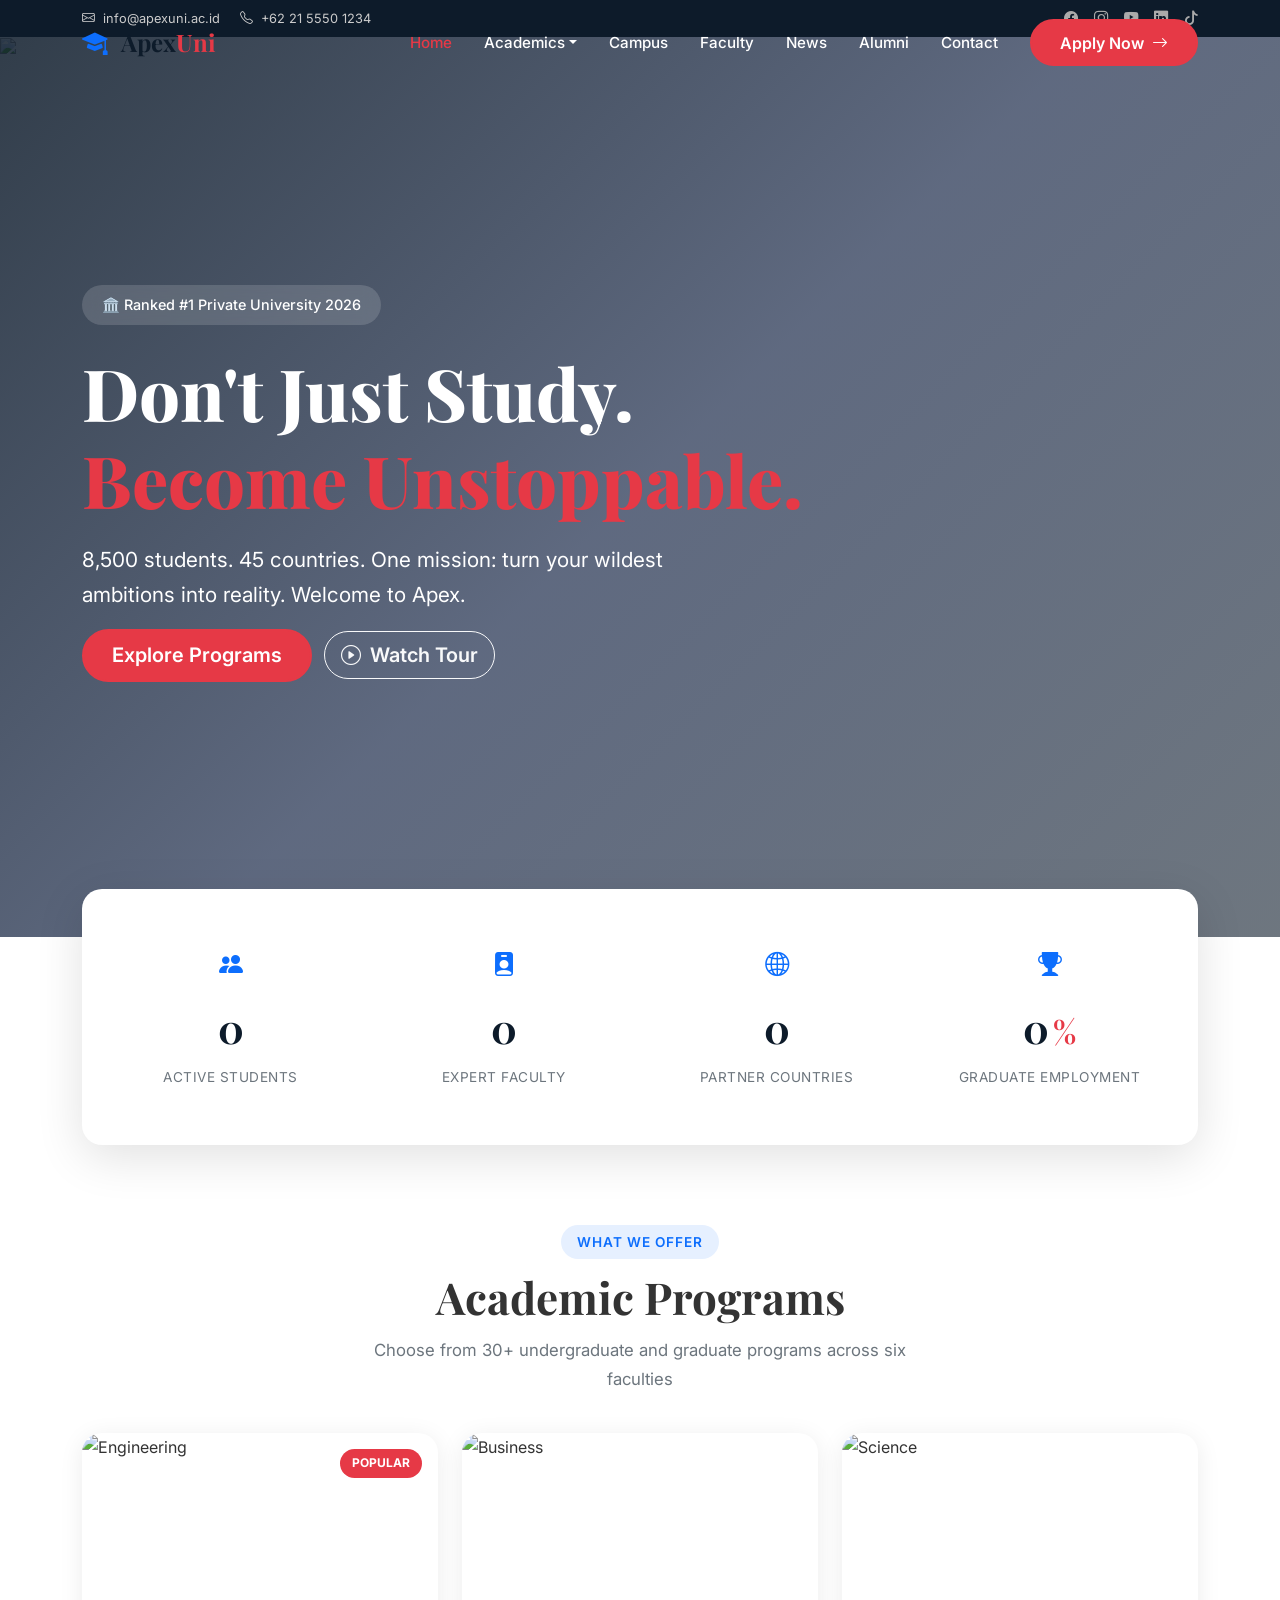
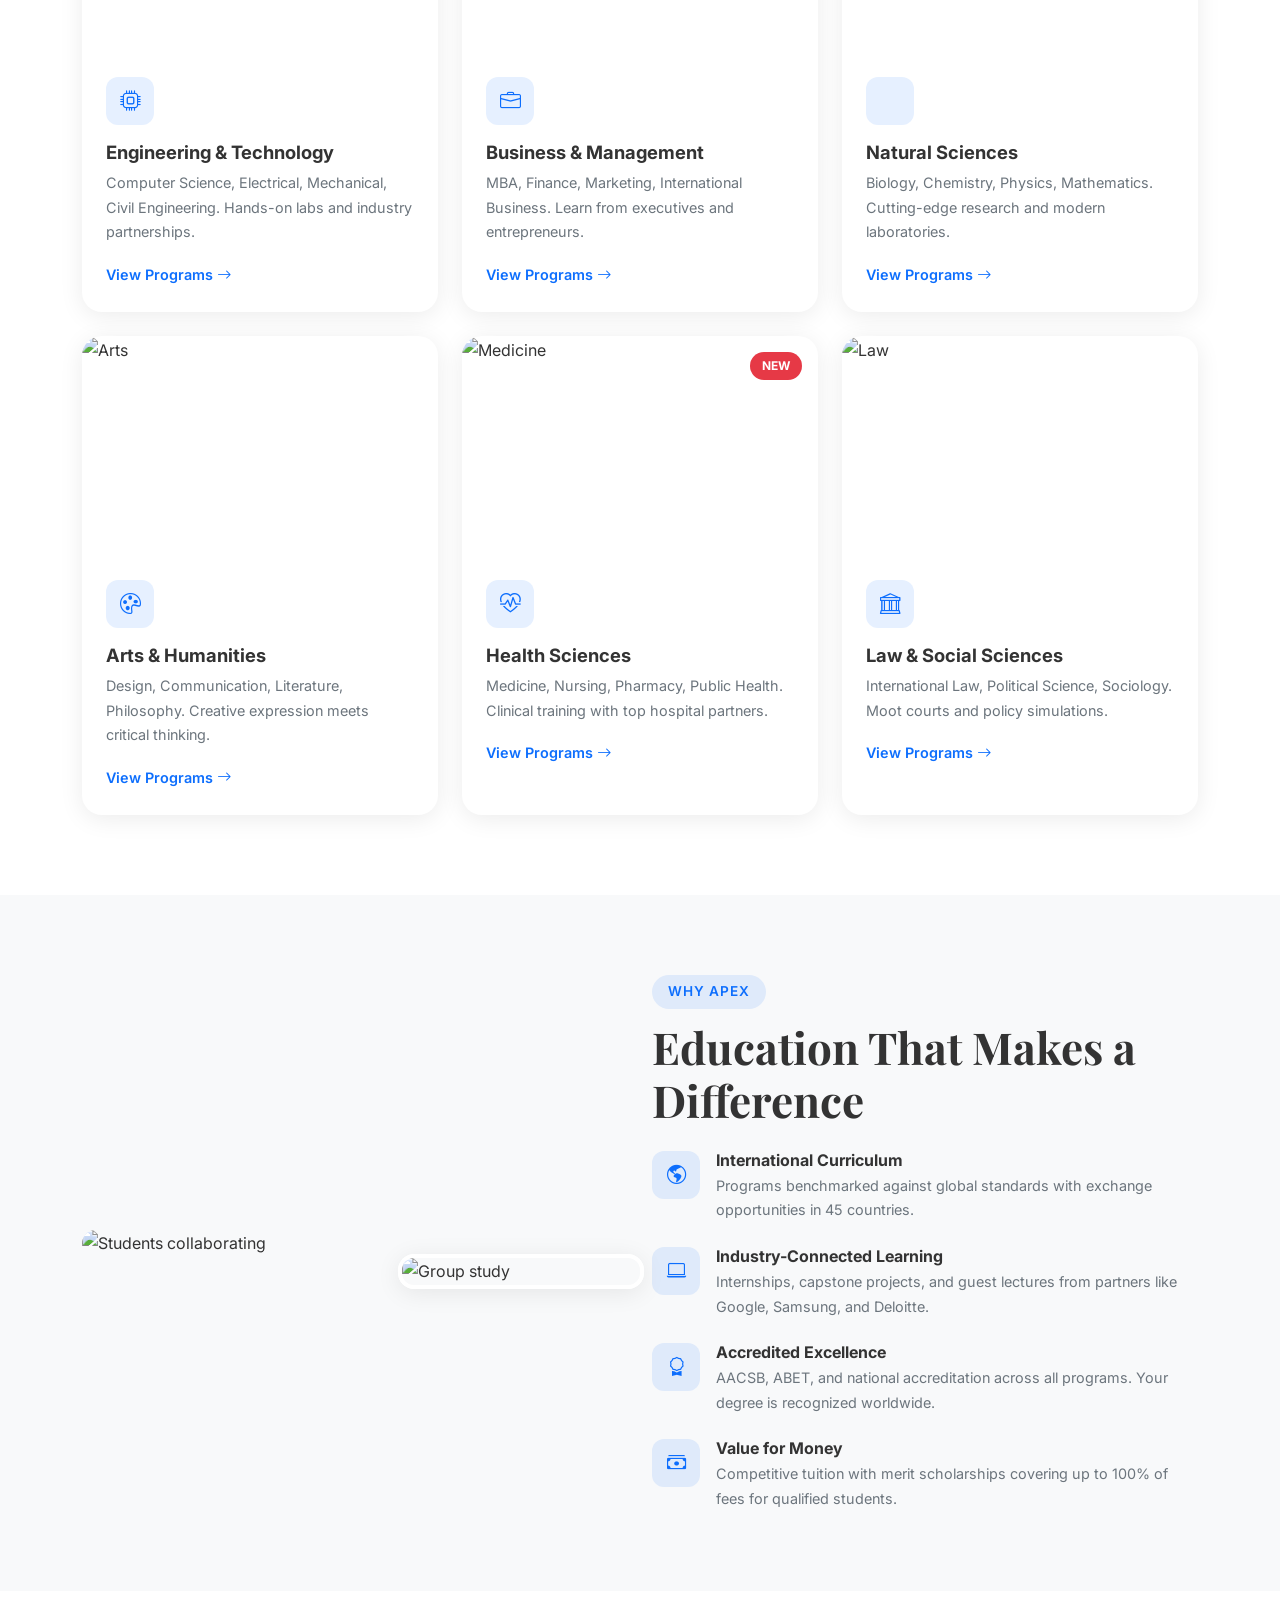
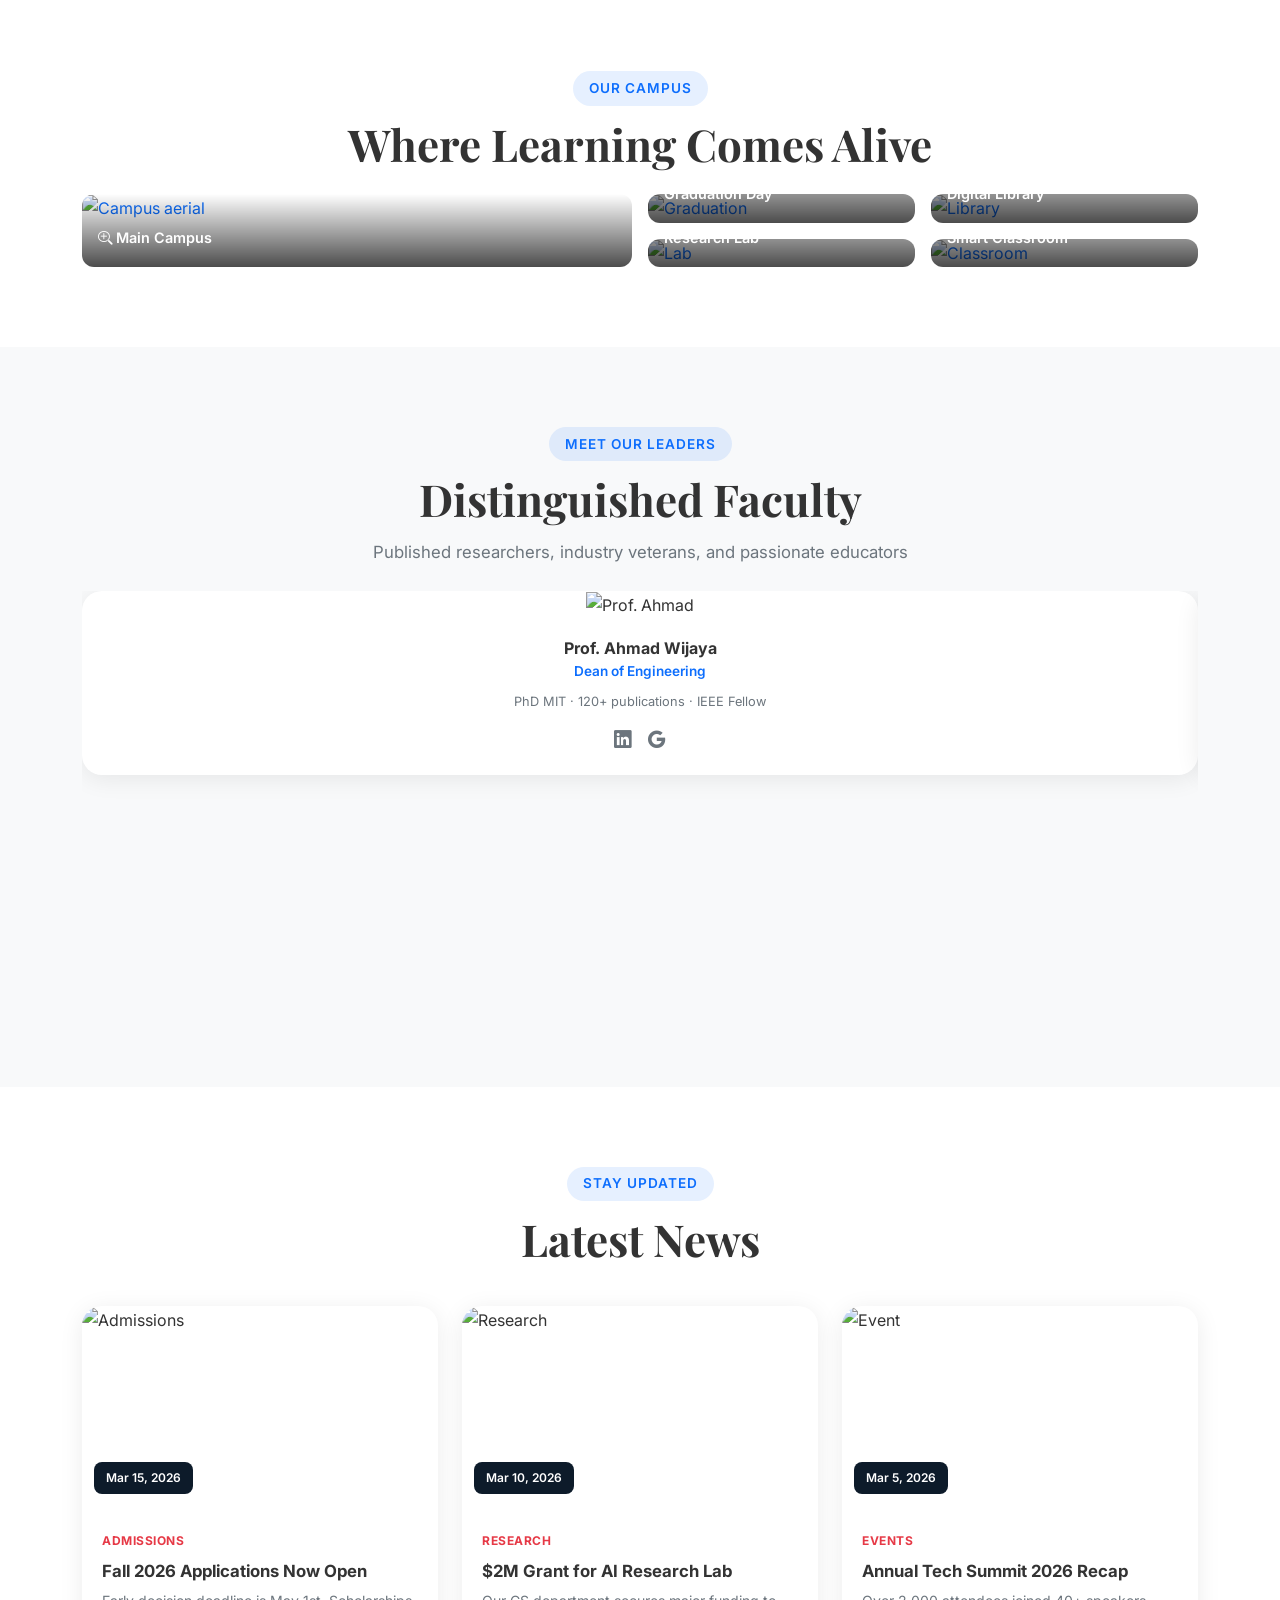
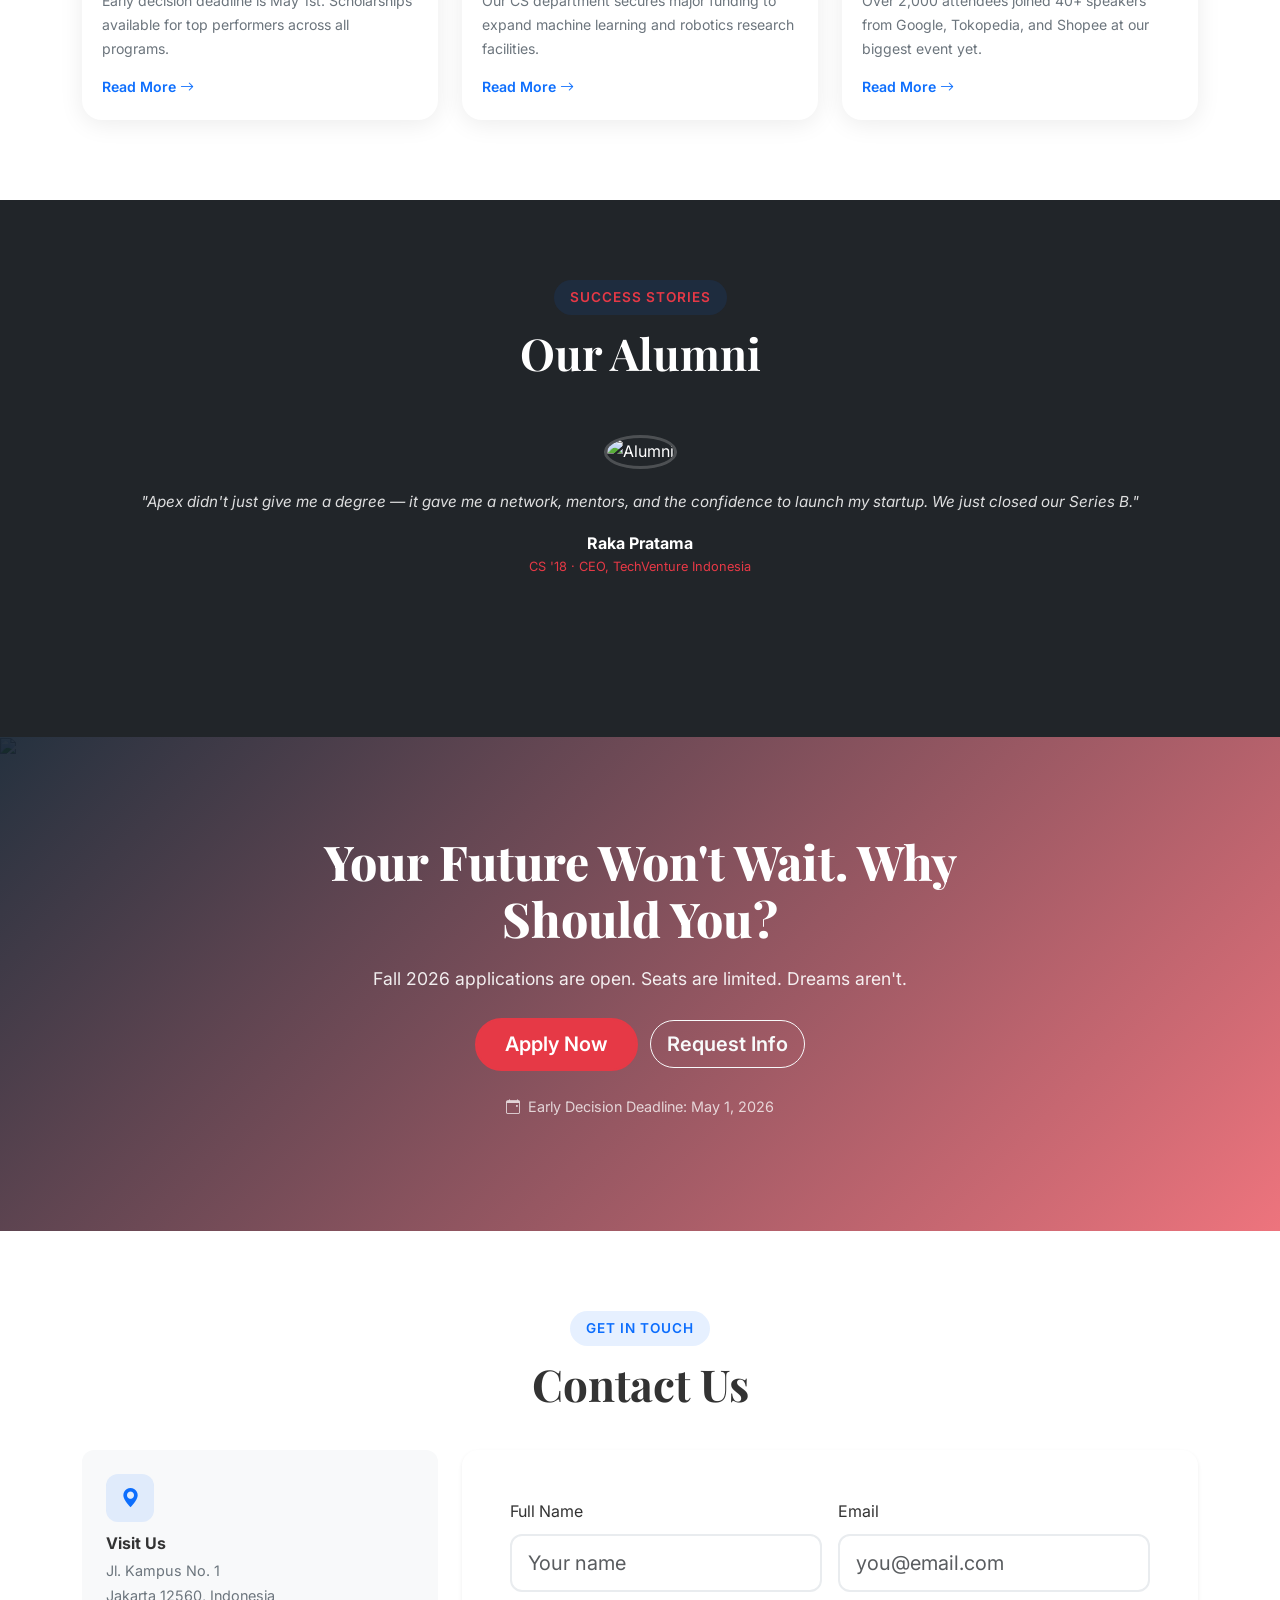
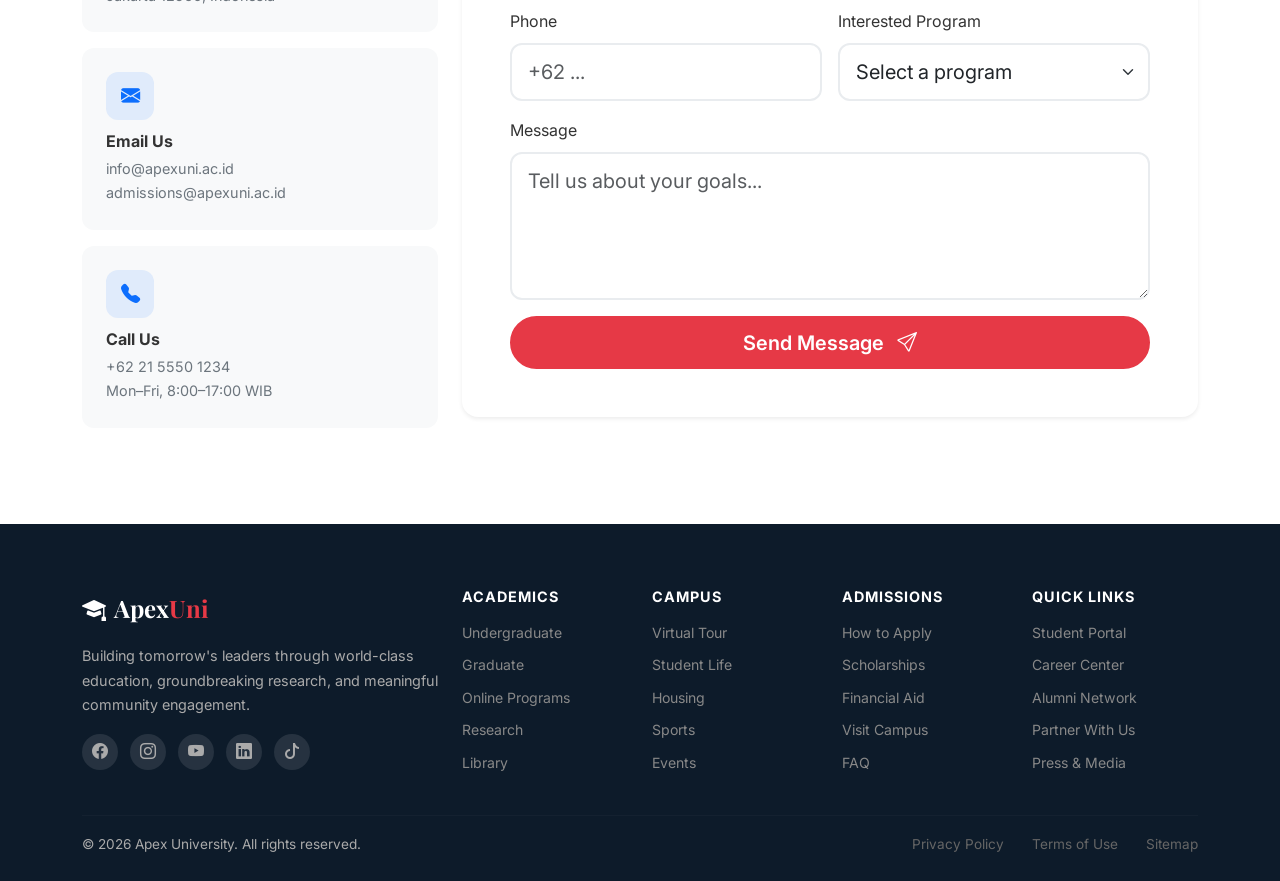
==== commit 0e13d1bc: "Punchier copy — title, hero, CTA - Title: 'Where Ambition Meets Opportunity' - Hero headline: 'Don't" ====
--- a/index.html
+++ b/index.html
@@ -3,7 +3,7 @@
 <head>
   <meta charset="utf-8">
   <meta name="viewport" content="width=device-width, initial-scale=1.0">
-  <title>Apex University — Shape Your Future</title>
+  <title>Apex University — Where Ambition Meets Opportunity</title>
   <meta name="description" content="Apex University — internationally recognized programs, world-class faculty, and a campus built for innovation.">
 
   <!-- Favicons -->
@@ -96,10 +96,10 @@
         <div class="col-lg-8">
           <span class="hero-badge" data-aos="fade-up">🏛️ Ranked #1 Private University 2026</span>
           <h1 class="hero-title" data-aos="fade-up" data-aos-delay="100">
-            Shape Your <span class="text-accent">Future</span> Here
+            Don't Just Study.<br><span class="text-accent">Become Unstoppable.</span>
           </h1>
           <p class="hero-subtitle" data-aos="fade-up" data-aos-delay="200">
-            World-class education, international partnerships, and a campus designed for innovation. Join 8,000+ students building tomorrow.
+            8,500 students. 45 countries. One mission: turn your wildest ambitions into reality. Welcome to Apex.
           </p>
           <div class="hero-cta" data-aos="fade-up" data-aos-delay="300">
             <a href="#programs" class="btn btn-accent btn-lg me-2 mb-2">Explore Programs</a>
@@ -525,8 +525,8 @@
     <div class="container position-relative">
       <div class="row justify-content-center text-center">
         <div class="col-lg-8" data-aos="zoom-in">
-          <h2 class="cta-title">Ready to Start Your Journey?</h2>
-          <p class="cta-text">Applications for Fall 2026 are now open. Take the first step toward an extraordinary future.</p>
+          <h2 class="cta-title">Your Future Won't Wait. Why Should You?</h2>
+          <p class="cta-text">Fall 2026 applications are open. Seats are limited. Dreams aren't.</p>
           <div class="cta-buttons mt-4">
             <a href="#" class="btn btn-accent btn-lg me-2 mb-2">Apply Now</a>
             <a href="#contact" class="btn btn-outline-light btn-lg mb-2">Request Info</a>
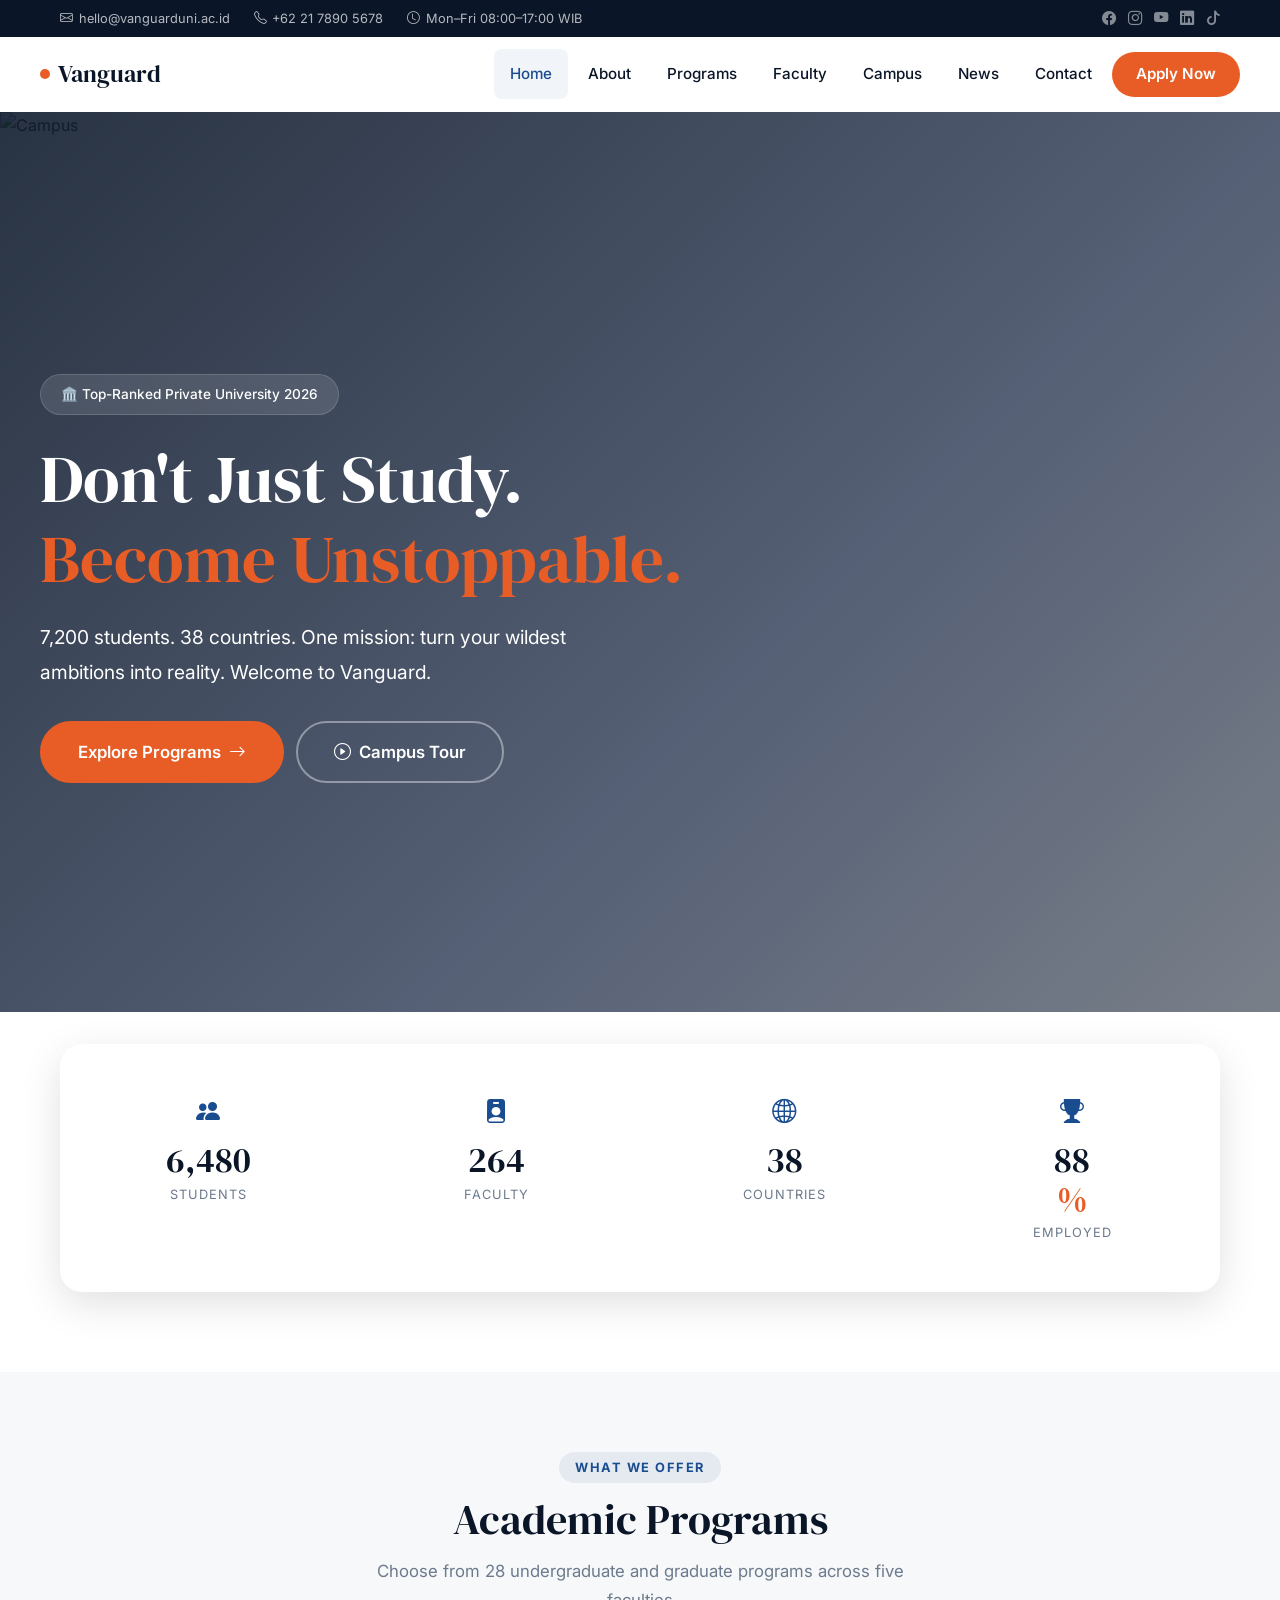
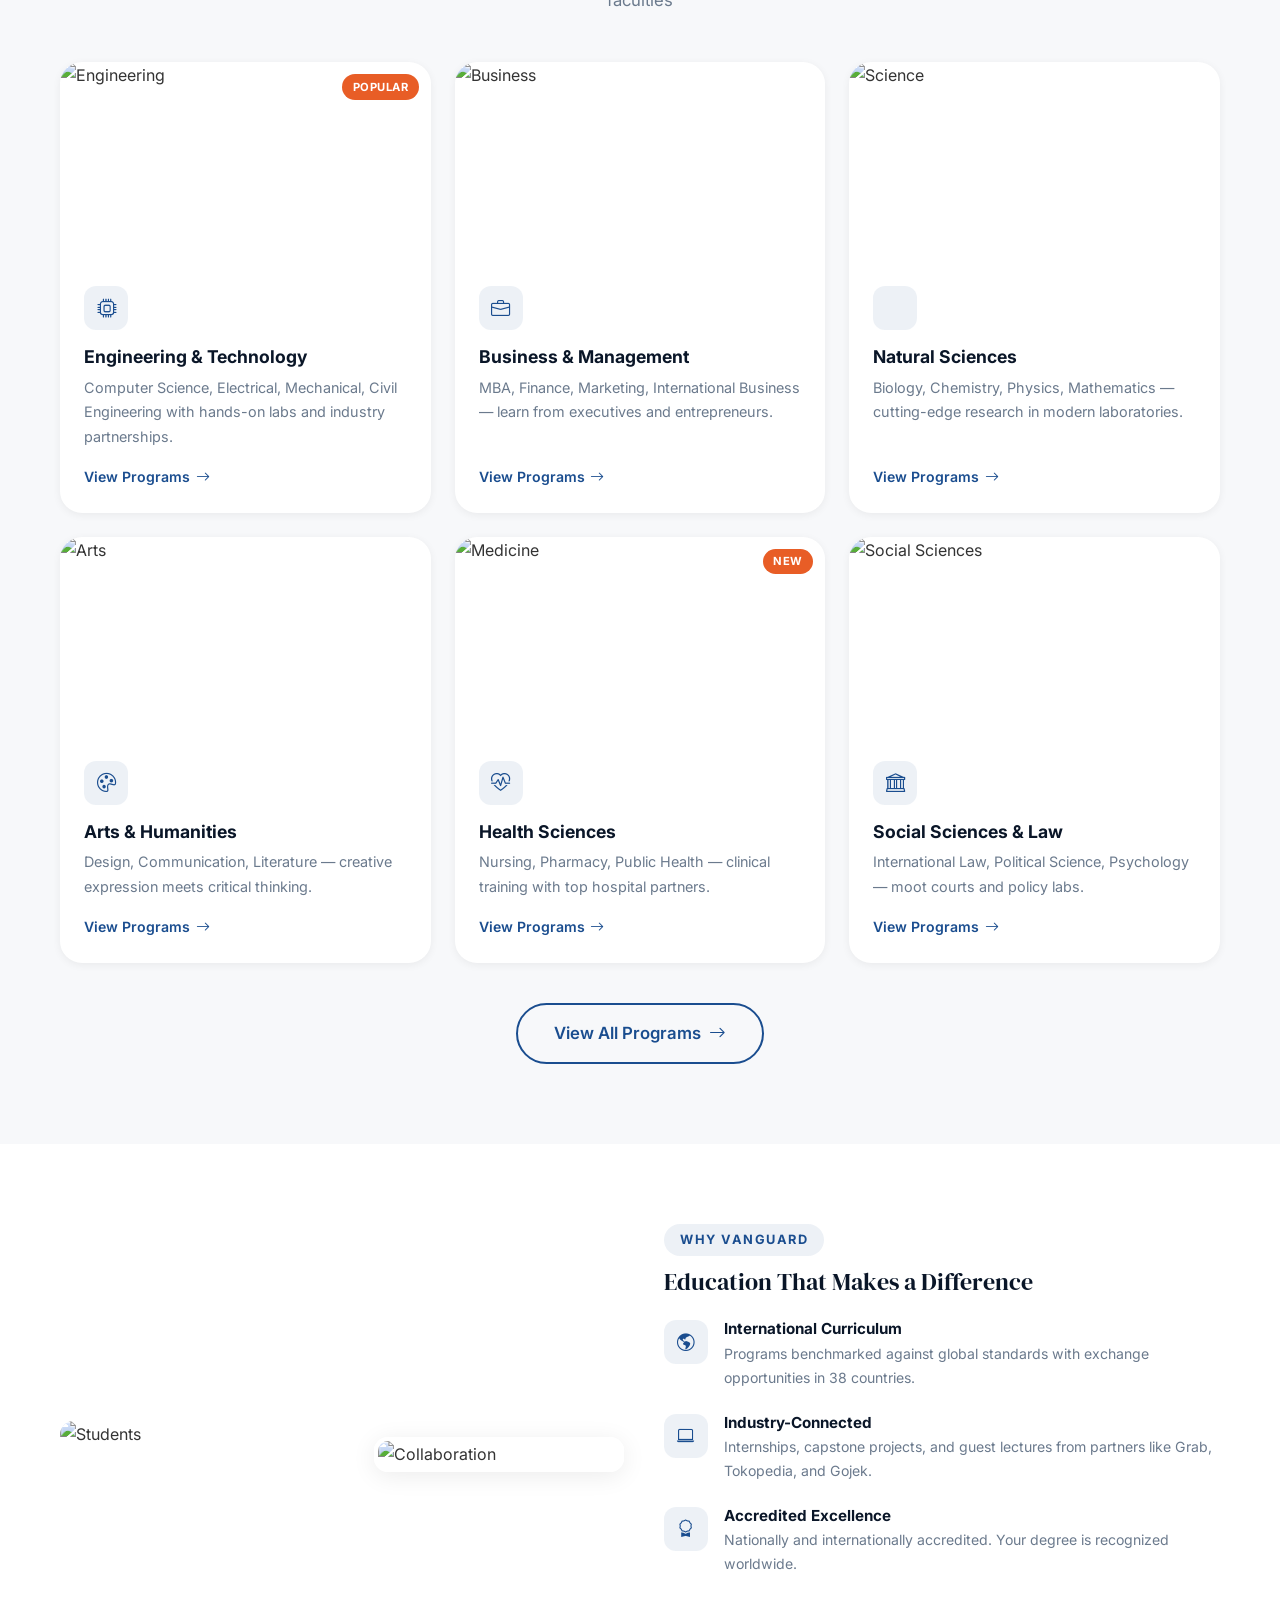
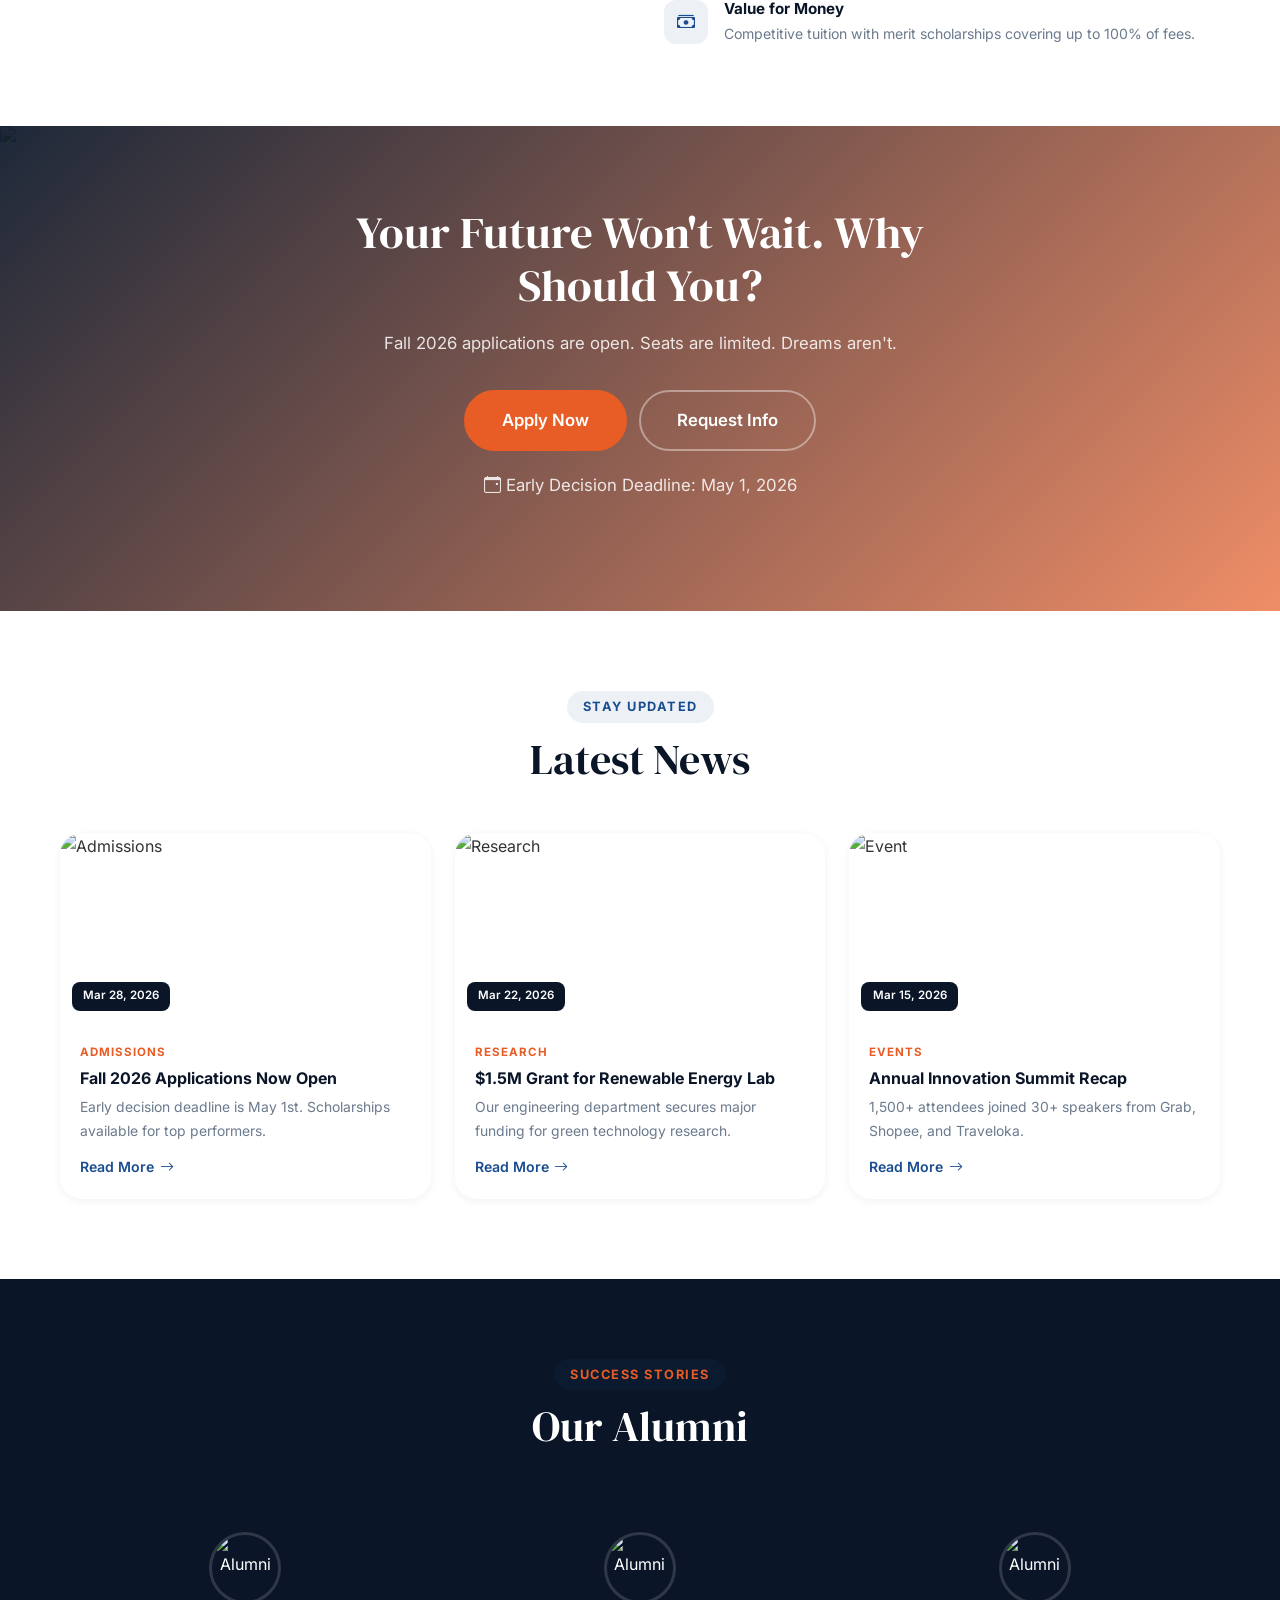
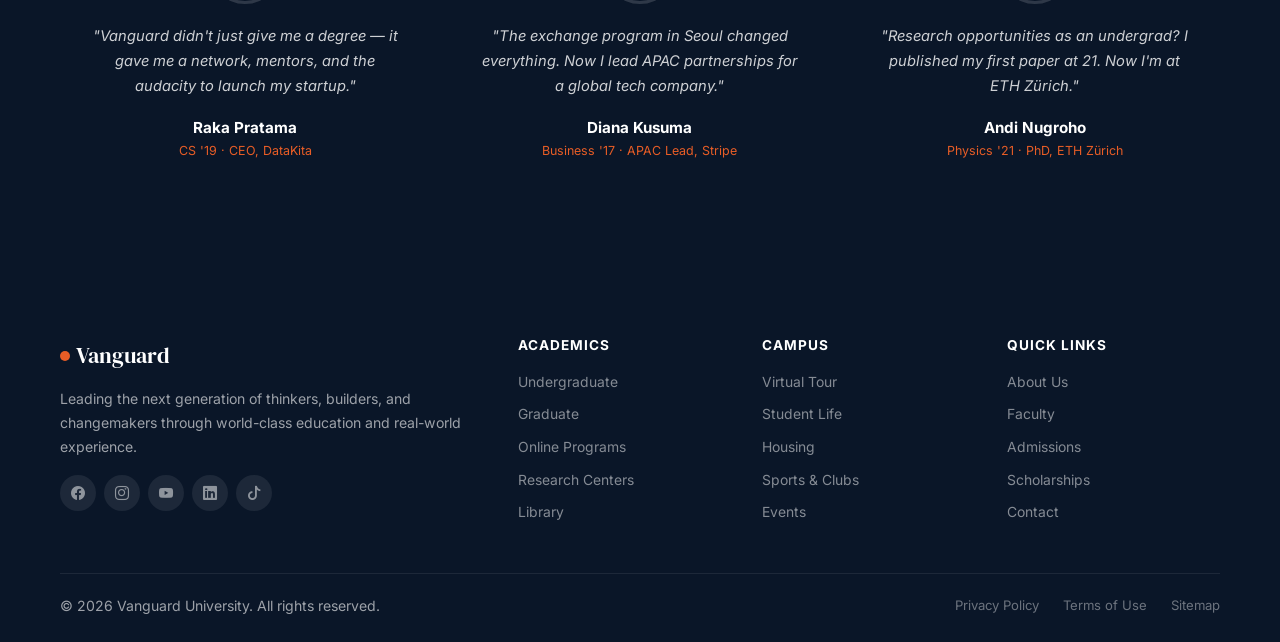
==== commit 70cfb812: "Full multi-page framework — 7 pages, shared components, responsive PAGES: - index.html — Home (hero," ====
--- a/index.html
+++ b/index.html
@@ -3,300 +3,189 @@
 <head>
   <meta charset="utf-8">
   <meta name="viewport" content="width=device-width, initial-scale=1.0">
-  <title>Apex University — Where Ambition Meets Opportunity</title>
-  <meta name="description" content="Apex University — internationally recognized programs, world-class faculty, and a campus built for innovation.">
-
-  <!-- Favicons -->
+  <title>Vanguard University — Lead. Innovate. Transform.</title>
+  <meta name="description" content="Vanguard University — internationally accredited programs, world-class faculty, and a campus built for the future.">
   <link rel="icon" href="data:image/svg+xml,<svg xmlns='http://www.w3.org/2000/svg' viewBox='0 0 100 100'><text y='.9em' font-size='90'>🎓</text></svg>">
-
-  <!-- Fonts -->
-  <link href="https://fonts.googleapis.com/css2?family=Inter:wght@300;400;500;600;700;800&family=Playfair+Display:wght@600;700&display=swap" rel="stylesheet">
-
-  <!-- Bootstrap 5 -->
-  <link href="https://cdn.jsdelivr.net/npm/bootstrap@5.3.3/dist/css/bootstrap.min.css" rel="stylesheet">
+  <link href="https://fonts.googleapis.com/css2?family=DM+Serif+Display&family=Inter:wght@400;500;600;700&display=swap" rel="stylesheet">
   <link href="https://cdn.jsdelivr.net/npm/bootstrap-icons@1.11.3/font/bootstrap-icons.min.css" rel="stylesheet">
-
-  <!-- Vendor libs -->
-  <link href="https://cdn.jsdelivr.net/npm/swiper@11/swiper-bundle.min.css" rel="stylesheet">
   <link href="https://cdn.jsdelivr.net/npm/aos@2.3.4/dist/aos.css" rel="stylesheet">
   <link href="https://cdn.jsdelivr.net/npm/glightbox/dist/css/glightbox.min.css" rel="stylesheet">
-
-  <!-- Your styles -->
-  <link href="style.css" rel="stylesheet">
+  <link href="css/main.css" rel="stylesheet">
 </head>
 <body>
 
-  <!-- ============================================================
-       TOP BAR
-  ============================================================ -->
-  <div class="top-bar d-none d-lg-block">
-    <div class="container d-flex justify-content-between align-items-center">
-      <div class="top-bar-left">
-        <span><i class="bi bi-envelope me-1"></i> info@apexuni.ac.id</span>
-        <span class="ms-3"><i class="bi bi-telephone me-1"></i> +62 21 5550 1234</span>
-      </div>
-      <div class="top-bar-right">
-        <a href="#"><i class="bi bi-facebook"></i></a>
-        <a href="#"><i class="bi bi-instagram"></i></a>
-        <a href="#"><i class="bi bi-youtube"></i></a>
-        <a href="#"><i class="bi bi-linkedin"></i></a>
-        <a href="#"><i class="bi bi-tiktok"></i></a>
-      </div>
-    </div>
-  </div>
-
-  <!-- ============================================================
-       NAVBAR
-  ============================================================ -->
-  <header id="header" class="header fixed-top">
-    <nav class="navbar navbar-expand-lg">
-      <div class="container">
-        <a class="navbar-brand" href="#">
-          <i class="bi bi-mortarboard-fill brand-icon me-2"></i>
-          <span class="brand-text">Apex<span class="text-accent">Uni</span></span>
-        </a>
-        <button class="navbar-toggler" type="button" data-bs-toggle="collapse" data-bs-target="#mainNav">
-          <span class="navbar-toggler-icon"></span>
-        </button>
-        <div class="collapse navbar-collapse" id="mainNav">
-          <ul class="navbar-nav ms-auto">
-            <li class="nav-item"><a class="nav-link active" href="#hero">Home</a></li>
-            <li class="nav-item dropdown">
-              <a class="nav-link dropdown-toggle" href="#" data-bs-toggle="dropdown">Academics</a>
-              <ul class="dropdown-menu">
-                <li><a class="dropdown-item" href="#programs">Undergraduate Programs</a></li>
-                <li><a class="dropdown-item" href="#programs">Graduate Programs</a></li>
-                <li><a class="dropdown-item" href="#programs">Online Learning</a></li>
-                <li><hr class="dropdown-divider"></li>
-                <li><a class="dropdown-item" href="#programs">Research Centers</a></li>
-              </ul>
-            </li>
-            <li class="nav-item"><a class="nav-link" href="#campus">Campus</a></li>
-            <li class="nav-item"><a class="nav-link" href="#faculty">Faculty</a></li>
-            <li class="nav-item"><a class="nav-link" href="#news">News</a></li>
-            <li class="nav-item"><a class="nav-link" href="#alumni">Alumni</a></li>
-            <li class="nav-item"><a class="nav-link" href="#contact">Contact</a></li>
-          </ul>
-          <a href="#apply" class="btn btn-accent ms-lg-3">Apply Now <i class="bi bi-arrow-right ms-1"></i></a>
-        </div>
-      </div>
-    </nav>
-  </header>
-
-  <!-- ============================================================
-       HERO
-  ============================================================ -->
-  <section id="hero" class="hero-section">
-    <div class="hero-bg">
-      <img src="https://images.unsplash.com/photo-1562774053-701939374585?w=1920&q=80" alt="Campus aerial view" loading="eager">
-      <div class="hero-overlay"></div>
-    </div>
-    <div class="container position-relative hero-content">
-      <div class="row align-items-center min-vh-100">
-        <div class="col-lg-8">
-          <span class="hero-badge" data-aos="fade-up">🏛️ Ranked #1 Private University 2026</span>
-          <h1 class="hero-title" data-aos="fade-up" data-aos-delay="100">
-            Don't Just Study.<br><span class="text-accent">Become Unstoppable.</span>
-          </h1>
-          <p class="hero-subtitle" data-aos="fade-up" data-aos-delay="200">
-            8,500 students. 45 countries. One mission: turn your wildest ambitions into reality. Welcome to Apex.
-          </p>
-          <div class="hero-cta" data-aos="fade-up" data-aos-delay="300">
-            <a href="#programs" class="btn btn-accent btn-lg me-2 mb-2">Explore Programs</a>
-            <a href="https://www.youtube.com/watch?v=dQw4w9WgXcQ" class="btn btn-outline-light btn-lg glightbox mb-2">
-              <i class="bi bi-play-circle me-1"></i> Watch Tour
-            </a>
-          </div>
-        </div>
-      </div>
-    </div>
-  </section>
-
-  <!-- ============================================================
-       IMPACT NUMBERS
-  ============================================================ -->
-  <section class="impact-section">
-    <div class="container">
-      <div class="impact-strip">
-        <div class="row text-center g-4">
-          <div class="col-6 col-md-3" data-aos="zoom-in">
-            <div class="impact-item">
-              <i class="bi bi-people-fill impact-icon"></i>
-              <span class="impact-number" data-count="8500">0</span>
-              <span class="impact-label">Active Students</span>
-            </div>
-          </div>
-          <div class="col-6 col-md-3" data-aos="zoom-in" data-aos-delay="100">
-            <div class="impact-item">
-              <i class="bi bi-person-badge-fill impact-icon"></i>
-              <span class="impact-number" data-count="320">0</span>
-              <span class="impact-label">Expert Faculty</span>
-            </div>
-          </div>
-          <div class="col-6 col-md-3" data-aos="zoom-in" data-aos-delay="200">
-            <div class="impact-item">
-              <i class="bi bi-globe2 impact-icon"></i>
-              <span class="impact-number" data-count="45">0</span>
-              <span class="impact-label">Partner Countries</span>
-            </div>
-          </div>
-          <div class="col-6 col-md-3" data-aos="zoom-in" data-aos-delay="300">
-            <div class="impact-item">
-              <i class="bi bi-trophy-fill impact-icon"></i>
-              <span class="impact-number" data-count="97">0</span>
-              <span class="impact-suffix">%</span>
-              <span class="impact-label">Graduate Employment</span>
-            </div>
-          </div>
-        </div>
-      </div>
-    </div>
-  </section>
-
-  <!-- ============================================================
-       PROGRAMS
-  ============================================================ -->
-  <section id="programs" class="section-padding">
-    <div class="container">
-      <div class="section-header" data-aos="fade-up">
+  <div id="site-header"></div>
+
+  <!-- HERO -->
+  <section class="hero">
+    <div class="hero-media">
+      <img src="https://images.unsplash.com/photo-1607237138185-eedd9c632b0b?w=1920&q=80" alt="Campus">
+    </div>
+    <div class="hero-overlay"></div>
+    <div class="container hero-content">
+      <span class="hero-badge" data-aos="fade-up">🏛️ Top-Ranked Private University 2026</span>
+      <h1 data-aos="fade-up" data-aos-delay="100">Don't Just Study.<br><span class="text-accent">Become Unstoppable.</span></h1>
+      <p class="hero-sub" data-aos="fade-up" data-aos-delay="200">7,200 students. 38 countries. One mission: turn your wildest ambitions into reality. Welcome to Vanguard.</p>
+      <div class="hero-actions" data-aos="fade-up" data-aos-delay="300">
+        <a href="programs.html" class="btn btn-accent btn-lg">Explore Programs <i class="bi bi-arrow-right"></i></a>
+        <a href="https://www.youtube.com/watch?v=dQw4w9WgXcQ" class="btn btn-outline btn-lg glightbox"><i class="bi bi-play-circle"></i> Campus Tour</a>
+      </div>
+    </div>
+  </section>
+
+  <!-- IMPACT -->
+  <section class="section-pad">
+    <div class="container">
+      <div class="impact-wrap">
+        <div class="impact-box" data-aos="zoom-in">
+          <div class="impact-item">
+            <i class="bi bi-people-fill impact-icon"></i>
+            <span class="impact-num" data-count="7200">0</span>
+            <span class="impact-label">Students</span>
+          </div>
+          <div class="impact-item">
+            <i class="bi bi-person-badge-fill impact-icon"></i>
+            <span class="impact-num" data-count="280">0</span>
+            <span class="impact-label">Faculty</span>
+          </div>
+          <div class="impact-item">
+            <i class="bi bi-globe2 impact-icon"></i>
+            <span class="impact-num" data-count="38">0</span>
+            <span class="impact-label">Countries</span>
+          </div>
+          <div class="impact-item">
+            <i class="bi bi-trophy-fill impact-icon"></i>
+            <span class="impact-num" data-count="96">0</span>
+            <span class="impact-num"><span class="suffix">%</span></span>
+            <span class="impact-label">Employed</span>
+          </div>
+        </div>
+      </div>
+    </div>
+  </section>
+
+  <!-- PROGRAMS PREVIEW -->
+  <section class="section-pad bg-light">
+    <div class="container">
+      <div class="section-head" data-aos="fade-up">
         <span class="section-tag">What We Offer</span>
-        <h2 class="section-title">Academic Programs</h2>
-        <p class="section-desc">Choose from 30+ undergraduate and graduate programs across six faculties</p>
-      </div>
-
-      <div class="row g-4 mt-2">
-        <!-- Card 1 -->
-        <div class="col-md-6 col-lg-4" data-aos="fade-up">
-          <div class="program-card">
-            <div class="program-img">
-              <img src="https://images.unsplash.com/photo-1581091226825-a6a2a5aee158?w=600&q=80" alt="Engineering" loading="lazy">
-              <div class="program-badge">Popular</div>
-            </div>
-            <div class="program-body">
-              <div class="program-icon"><i class="bi bi-cpu"></i></div>
-              <h4>Engineering & Technology</h4>
-              <p>Computer Science, Electrical, Mechanical, Civil Engineering. Hands-on labs and industry partnerships.</p>
-              <a href="#" class="program-link">View Programs <i class="bi bi-arrow-right"></i></a>
-            </div>
-          </div>
-        </div>
-        <!-- Card 2 -->
-        <div class="col-md-6 col-lg-4" data-aos="fade-up" data-aos-delay="100">
-          <div class="program-card">
-            <div class="program-img">
-              <img src="https://images.unsplash.com/photo-1507003211169-0a1dd7228f2d?w=600&q=80" alt="Business" loading="lazy">
-            </div>
-            <div class="program-body">
-              <div class="program-icon"><i class="bi bi-briefcase"></i></div>
-              <h4>Business & Management</h4>
-              <p>MBA, Finance, Marketing, International Business. Learn from executives and entrepreneurs.</p>
-              <a href="#" class="program-link">View Programs <i class="bi bi-arrow-right"></i></a>
-            </div>
-          </div>
-        </div>
-        <!-- Card 3 -->
-        <div class="col-md-6 col-lg-4" data-aos="fade-up" data-aos-delay="200">
-          <div class="program-card">
-            <div class="program-img">
-              <img src="https://images.unsplash.com/photo-1532094349884-543bc11b234d?w=600&q=80" alt="Science" loading="lazy">
-            </div>
-            <div class="program-body">
-              <div class="program-icon"><i class="bi bi-flask"></i></div>
-              <h4>Natural Sciences</h4>
-              <p>Biology, Chemistry, Physics, Mathematics. Cutting-edge research and modern laboratories.</p>
-              <a href="#" class="program-link">View Programs <i class="bi bi-arrow-right"></i></a>
-            </div>
-          </div>
-        </div>
-        <!-- Card 4 -->
-        <div class="col-md-6 col-lg-4" data-aos="fade-up">
-          <div class="program-card">
-            <div class="program-img">
-              <img src="https://images.unsplash.com/photo-1513475382585-d06e58bcb0e0?w=600&q=80" alt="Arts" loading="lazy">
-            </div>
-            <div class="program-body">
-              <div class="program-icon"><i class="bi bi-palette"></i></div>
-              <h4>Arts & Humanities</h4>
-              <p>Design, Communication, Literature, Philosophy. Creative expression meets critical thinking.</p>
-              <a href="#" class="program-link">View Programs <i class="bi bi-arrow-right"></i></a>
-            </div>
-          </div>
-        </div>
-        <!-- Card 5 -->
-        <div class="col-md-6 col-lg-4" data-aos="fade-up" data-aos-delay="100">
-          <div class="program-card">
-            <div class="program-img">
-              <img src="https://images.unsplash.com/photo-1576091160399-112ba8d25d1d?w=600&q=80" alt="Medicine" loading="lazy">
-              <div class="program-badge">New</div>
-            </div>
-            <div class="program-body">
-              <div class="program-icon"><i class="bi bi-heart-pulse"></i></div>
-              <h4>Health Sciences</h4>
-              <p>Medicine, Nursing, Pharmacy, Public Health. Clinical training with top hospital partners.</p>
-              <a href="#" class="program-link">View Programs <i class="bi bi-arrow-right"></i></a>
-            </div>
-          </div>
-        </div>
-        <!-- Card 6 -->
-        <div class="col-md-6 col-lg-4" data-aos="fade-up" data-aos-delay="200">
-          <div class="program-card">
-            <div class="program-img">
-              <img src="https://images.unsplash.com/photo-1521737711867-e3b97375f902?w=600&q=80" alt="Law" loading="lazy">
-            </div>
-            <div class="program-body">
-              <div class="program-icon"><i class="bi bi-bank"></i></div>
-              <h4>Law & Social Sciences</h4>
-              <p>International Law, Political Science, Sociology. Moot courts and policy simulations.</p>
-              <a href="#" class="program-link">View Programs <i class="bi bi-arrow-right"></i></a>
-            </div>
-          </div>
-        </div>
-      </div>
-    </div>
-  </section>
-
-  <!-- ============================================================
-       WHY CHOOSE US
-  ============================================================ -->
-  <section class="section-padding bg-light">
-    <div class="container">
-      <div class="row align-items-center">
-        <div class="col-lg-6 mb-4 mb-lg-0" data-aos="fade-right">
-          <div class="why-img-grid">
-            <img src="https://images.unsplash.com/photo-1523240795612-9a054b0db644?w=600&q=80" alt="Students collaborating" class="img-main rounded-4">
-            <img src="https://images.unsplash.com/photo-1522202176988-66273c2fd55f?w=300&q=80" alt="Group study" class="img-accent rounded-4">
-          </div>
-        </div>
-        <div class="col-lg-6" data-aos="fade-left">
-          <span class="section-tag">Why Apex</span>
-          <h2 class="section-title text-start">Education That Makes a Difference</h2>
-          <div class="feature-list mt-4">
+        <h2>Academic Programs</h2>
+        <p>Choose from 28 undergraduate and graduate programs across five faculties</p>
+      </div>
+      <div class="programs-grid">
+        <div class="program-card" data-aos="fade-up">
+          <div class="program-card-img">
+            <img src="https://images.unsplash.com/photo-1581091226825-a6a2a5aee158?w=600&q=80" alt="Engineering">
+            <span class="program-card-badge">Popular</span>
+          </div>
+          <div class="program-card-body">
+            <div class="program-card-icon"><i class="bi bi-cpu"></i></div>
+            <h3>Engineering & Technology</h3>
+            <p>Computer Science, Electrical, Mechanical, Civil Engineering with hands-on labs and industry partnerships.</p>
+            <a href="programs.html" class="program-card-link">View Programs <i class="bi bi-arrow-right"></i></a>
+          </div>
+        </div>
+        <div class="program-card" data-aos="fade-up" data-aos-delay="100">
+          <div class="program-card-img">
+            <img src="https://images.unsplash.com/photo-1454165804606-c3d57bc86b40?w=600&q=80" alt="Business">
+          </div>
+          <div class="program-card-body">
+            <div class="program-card-icon"><i class="bi bi-briefcase"></i></div>
+            <h3>Business & Management</h3>
+            <p>MBA, Finance, Marketing, International Business — learn from executives and entrepreneurs.</p>
+            <a href="programs.html" class="program-card-link">View Programs <i class="bi bi-arrow-right"></i></a>
+          </div>
+        </div>
+        <div class="program-card" data-aos="fade-up" data-aos-delay="200">
+          <div class="program-card-img">
+            <img src="https://images.unsplash.com/photo-1532094349884-543bc11b234d?w=600&q=80" alt="Science">
+          </div>
+          <div class="program-card-body">
+            <div class="program-card-icon"><i class="bi bi-flask"></i></div>
+            <h3>Natural Sciences</h3>
+            <p>Biology, Chemistry, Physics, Mathematics — cutting-edge research in modern laboratories.</p>
+            <a href="programs.html" class="program-card-link">View Programs <i class="bi bi-arrow-right"></i></a>
+          </div>
+        </div>
+        <div class="program-card" data-aos="fade-up">
+          <div class="program-card-img">
+            <img src="https://images.unsplash.com/photo-1513475382585-d06e58bcb0e0?w=600&q=80" alt="Arts">
+          </div>
+          <div class="program-card-body">
+            <div class="program-card-icon"><i class="bi bi-palette"></i></div>
+            <h3>Arts & Humanities</h3>
+            <p>Design, Communication, Literature — creative expression meets critical thinking.</p>
+            <a href="programs.html" class="program-card-link">View Programs <i class="bi bi-arrow-right"></i></a>
+          </div>
+        </div>
+        <div class="program-card" data-aos="fade-up" data-aos-delay="100">
+          <div class="program-card-img">
+            <img src="https://images.unsplash.com/photo-1576091160399-112ba8d25d1d?w=600&q=80" alt="Medicine">
+            <span class="program-card-badge">New</span>
+          </div>
+          <div class="program-card-body">
+            <div class="program-card-icon"><i class="bi bi-heart-pulse"></i></div>
+            <h3>Health Sciences</h3>
+            <p>Nursing, Pharmacy, Public Health — clinical training with top hospital partners.</p>
+            <a href="programs.html" class="program-card-link">View Programs <i class="bi bi-arrow-right"></i></a>
+          </div>
+        </div>
+        <div class="program-card" data-aos="fade-up" data-aos-delay="200">
+          <div class="program-card-img">
+            <img src="https://images.unsplash.com/photo-1521737711867-e3b97375f902?w=600&q=80" alt="Social Sciences">
+          </div>
+          <div class="program-card-body">
+            <div class="program-card-icon"><i class="bi bi-bank"></i></div>
+            <h3>Social Sciences & Law</h3>
+            <p>International Law, Political Science, Psychology — moot courts and policy labs.</p>
+            <a href="programs.html" class="program-card-link">View Programs <i class="bi bi-arrow-right"></i></a>
+          </div>
+        </div>
+      </div>
+      <div class="text-center" style="margin-top:2.5rem;" data-aos="fade-up">
+        <a href="programs.html" class="btn btn-outline-dark btn-lg">View All Programs <i class="bi bi-arrow-right"></i></a>
+      </div>
+    </div>
+  </section>
+
+  <!-- WHY US -->
+  <section class="section-pad">
+    <div class="container">
+      <div class="features-layout">
+        <div class="features-img-wrap" data-aos="fade-right">
+          <img src="https://images.unsplash.com/photo-1523240795612-9a054b0db644?w=600&q=80" alt="Students" class="features-img-main">
+          <img src="https://images.unsplash.com/photo-1522202176988-66273c2fd55f?w=300&q=80" alt="Collaboration" class="features-img-accent">
+        </div>
+        <div class="features-text" data-aos="fade-left">
+          <span class="section-tag">Why Vanguard</span>
+          <h2>Education That Makes a Difference</h2>
+          <div class="features-list">
             <div class="feature-item">
-              <div class="feature-icon"><i class="bi bi-globe-americas"></i></div>
+              <div class="feature-dot"><i class="bi bi-globe-americas"></i></div>
               <div>
-                <h5>International Curriculum</h5>
-                <p>Programs benchmarked against global standards with exchange opportunities in 45 countries.</p>
+                <h4>International Curriculum</h4>
+                <p>Programs benchmarked against global standards with exchange opportunities in 38 countries.</p>
               </div>
             </div>
             <div class="feature-item">
-              <div class="feature-icon"><i class="bi bi-laptop"></i></div>
+              <div class="feature-dot"><i class="bi bi-laptop"></i></div>
               <div>
-                <h5>Industry-Connected Learning</h5>
-                <p>Internships, capstone projects, and guest lectures from partners like Google, Samsung, and Deloitte.</p>
+                <h4>Industry-Connected</h4>
+                <p>Internships, capstone projects, and guest lectures from partners like Grab, Tokopedia, and Gojek.</p>
               </div>
             </div>
             <div class="feature-item">
-              <div class="feature-icon"><i class="bi bi-award"></i></div>
+              <div class="feature-dot"><i class="bi bi-award"></i></div>
               <div>
-                <h5>Accredited Excellence</h5>
-                <p>AACSB, ABET, and national accreditation across all programs. Your degree is recognized worldwide.</p>
+                <h4>Accredited Excellence</h4>
+                <p>Nationally and internationally accredited. Your degree is recognized worldwide.</p>
               </div>
             </div>
             <div class="feature-item">
-              <div class="feature-icon"><i class="bi bi-cash-stack"></i></div>
+              <div class="feature-dot"><i class="bi bi-cash-stack"></i></div>
               <div>
-                <h5>Value for Money</h5>
-                <p>Competitive tuition with merit scholarships covering up to 100% of fees for qualified students.</p>
+                <h4>Value for Money</h4>
+                <p>Competitive tuition with merit scholarships covering up to 100% of fees.</p>
               </div>
             </div>
           </div>
@@ -305,467 +194,110 @@
     </div>
   </section>
 
-  <!-- ============================================================
-       CAMPUS GALLERY
-  ============================================================ -->
-  <section id="campus" class="section-padding">
-    <div class="container">
-      <div class="section-header" data-aos="fade-up">
-        <span class="section-tag">Our Campus</span>
-        <h2 class="section-title">Where Learning Comes Alive</h2>
-      </div>
-
-      <div class="gallery-grid mt-4">
-        <a href="https://images.unsplash.com/photo-1562774053-701939374585?w=1200&q=80" class="gallery-item gallery-lg glightbox" data-aos="zoom-in">
-          <img src="https://images.unsplash.com/photo-1562774053-701939374585?w=800&q=80" alt="Campus aerial" loading="lazy">
-          <div class="gallery-label"><i class="bi bi-zoom-in"></i> Main Campus</div>
-        </a>
-        <a href="https://images.unsplash.com/photo-1541339907198-e08756dedf3f?w=1200&q=80" class="gallery-item glightbox" data-aos="zoom-in" data-aos-delay="100">
-          <img src="https://images.unsplash.com/photo-1541339907198-e08756dedf3f?w=400&q=80" alt="Graduation" loading="lazy">
-          <div class="gallery-label">Graduation Day</div>
-        </a>
-        <a href="https://images.unsplash.com/photo-1567168544646-208fa5d408fb?w=1200&q=80" class="gallery-item glightbox" data-aos="zoom-in" data-aos-delay="200">
-          <img src="https://images.unsplash.com/photo-1567168544646-208fa5d408fb?w=400&q=80" alt="Library" loading="lazy">
-          <div class="gallery-label">Digital Library</div>
-        </a>
-        <a href="https://images.unsplash.com/photo-1580582932707-520aed937b7b?w=1200&q=80" class="gallery-item glightbox" data-aos="zoom-in" data-aos-delay="150">
-          <img src="https://images.unsplash.com/photo-1580582932707-520aed937b7b?w=400&q=80" alt="Lab" loading="lazy">
-          <div class="gallery-label">Research Lab</div>
-        </a>
-        <a href="https://images.unsplash.com/photo-1571260899304-425eee4c7efc?w=1200&q=80" class="gallery-item glightbox" data-aos="zoom-in" data-aos-delay="250">
-          <img src="https://images.unsplash.com/photo-1571260899304-425eee4c7efc?w=400&q=80" alt="Classroom" loading="lazy">
-          <div class="gallery-label">Smart Classroom</div>
-        </a>
-      </div>
-    </div>
-  </section>
-
-  <!-- ============================================================
-       FACULTY
-  ============================================================ -->
-  <section id="faculty" class="section-padding bg-light">
-    <div class="container">
-      <div class="section-header" data-aos="fade-up">
-        <span class="section-tag">Meet Our Leaders</span>
-        <h2 class="section-title">Distinguished Faculty</h2>
-        <p class="section-desc">Published researchers, industry veterans, and passionate educators</p>
-      </div>
-
-      <div class="swiper facultySwiper mt-4" data-aos="fade-up">
-        <div class="swiper-wrapper">
-          <div class="swiper-slide">
-            <div class="faculty-card">
-              <img src="https://images.unsplash.com/photo-1560250097-0b93528c311a?w=300&q=80" alt="Prof. Ahmad" loading="lazy">
-              <div class="faculty-info">
-                <h5>Prof. Ahmad Wijaya</h5>
-                <p class="faculty-title">Dean of Engineering</p>
-                <p class="faculty-bio">PhD MIT · 120+ publications · IEEE Fellow</p>
-                <div class="faculty-social">
-                  <a href="#"><i class="bi bi-linkedin"></i></a>
-                  <a href="#"><i class="bi bi-google"></i></a>
-                </div>
-              </div>
-            </div>
-          </div>
-          <div class="swiper-slide">
-            <div class="faculty-card">
-              <img src="https://images.unsplash.com/photo-1573496359142-b8d87734a5a2?w=300&q=80" alt="Dr. Sarah" loading="lazy">
-              <div class="faculty-info">
-                <h5>Dr. Sarah Chen</h5>
-                <p class="faculty-title">Head of Business School</p>
-                <p class="faculty-bio">PhD Stanford · Ex-McKinsey · MBA Advisor</p>
-                <div class="faculty-social">
-                  <a href="#"><i class="bi bi-linkedin"></i></a>
-                  <a href="#"><i class="bi bi-google"></i></a>
-                </div>
-              </div>
-            </div>
-          </div>
-          <div class="swiper-slide">
-            <div class="faculty-card">
-              <img src="https://images.unsplash.com/photo-1472099645785-5658abf4ff4e?w=300&q=80" alt="Dr. Budi" loading="lazy">
-              <div class="faculty-info">
-                <h5>Dr. Budi Santoso</h5>
-                <p class="faculty-title">Research Director</p>
-                <p class="faculty-bio">PhD Oxford · 200+ citations · Fulbright Scholar</p>
-                <div class="faculty-social">
-                  <a href="#"><i class="bi bi-linkedin"></i></a>
-                  <a href="#"><i class="bi bi-google"></i></a>
-                </div>
-              </div>
-            </div>
-          </div>
-          <div class="swiper-slide">
-            <div class="faculty-card">
-              <img src="https://images.unsplash.com/photo-1580489944761-15a19d654956?w=300&q=80" alt="Dr. Maya" loading="lazy">
-              <div class="faculty-info">
-                <h5>Dr. Maya Putri</h5>
-                <p class="faculty-title">Faculty of Medicine</p>
-                <p class="faculty-bio">MD Harvard · WHO Consultant · 5 Patents</p>
-                <div class="faculty-social">
-                  <a href="#"><i class="bi bi-linkedin"></i></a>
-                  <a href="#"><i class="bi bi-google"></i></a>
-                </div>
-              </div>
-            </div>
-          </div>
-        </div>
-        <div class="swiper-pagination"></div>
-      </div>
-    </div>
-  </section>
-
-  <!-- ============================================================
-       NEWS
-  ============================================================ -->
-  <section id="news" class="section-padding">
-    <div class="container">
-      <div class="section-header" data-aos="fade-up">
+  <!-- CTA -->
+  <section class="cta-banner">
+    <div class="cta-media">
+      <img src="https://images.unsplash.com/photo-1606761568499-6d2451b23c66?w=1920&q=80" alt="Students">
+    </div>
+    <div class="cta-grad"></div>
+    <div class="container cta-inner" data-aos="zoom-in">
+      <h2>Your Future Won't Wait. Why Should You?</h2>
+      <p>Fall 2026 applications are open. Seats are limited. Dreams aren't.</p>
+      <div class="cta-actions">
+        <a href="contact.html" class="btn btn-accent btn-lg">Apply Now</a>
+        <a href="contact.html" class="btn btn-outline btn-lg">Request Info</a>
+      </div>
+      <p class="cta-deadline"><i class="bi bi-calendar-event"></i> Early Decision Deadline: May 1, 2026</p>
+    </div>
+  </section>
+
+  <!-- NEWS PREVIEW -->
+  <section class="section-pad">
+    <div class="container">
+      <div class="section-head" data-aos="fade-up">
         <span class="section-tag">Stay Updated</span>
-        <h2 class="section-title">Latest News</h2>
-      </div>
-
-      <div class="row g-4 mt-2">
-        <div class="col-md-6 col-lg-4" data-aos="fade-up">
-          <div class="news-card">
-            <div class="news-img">
-              <img src="https://images.unsplash.com/photo-1523050854058-8df90110c9f1?w=600&q=80" alt="Admissions" loading="lazy">
-              <span class="news-date">Mar 15, 2026</span>
-            </div>
-            <div class="news-body">
-              <span class="news-category">Admissions</span>
-              <h5>Fall 2026 Applications Now Open</h5>
-              <p>Early decision deadline is May 1st. Scholarships available for top performers across all programs.</p>
-              <a href="#" class="news-link">Read More <i class="bi bi-arrow-right"></i></a>
-            </div>
-          </div>
-        </div>
-        <div class="col-md-6 col-lg-4" data-aos="fade-up" data-aos-delay="100">
-          <div class="news-card">
-            <div class="news-img">
-              <img src="https://images.unsplash.com/photo-1517245386807-bb43f82c33c4?w=600&q=80" alt="Research" loading="lazy">
-              <span class="news-date">Mar 10, 2026</span>
-            </div>
-            <div class="news-body">
-              <span class="news-category">Research</span>
-              <h5>$2M Grant for AI Research Lab</h5>
-              <p>Our CS department secures major funding to expand machine learning and robotics research facilities.</p>
-              <a href="#" class="news-link">Read More <i class="bi bi-arrow-right"></i></a>
-            </div>
-          </div>
-        </div>
-        <div class="col-md-6 col-lg-4" data-aos="fade-up" data-aos-delay="200">
-          <div class="news-card">
-            <div class="news-img">
-              <img src="https://images.unsplash.com/photo-1540575467063-178a50c2df87?w=600&q=80" alt="Event" loading="lazy">
-              <span class="news-date">Mar 5, 2026</span>
-            </div>
-            <div class="news-body">
-              <span class="news-category">Events</span>
-              <h5>Annual Tech Summit 2026 Recap</h5>
-              <p>Over 2,000 attendees joined 40+ speakers from Google, Tokopedia, and Shopee at our biggest event yet.</p>
-              <a href="#" class="news-link">Read More <i class="bi bi-arrow-right"></i></a>
-            </div>
-          </div>
-        </div>
-      </div>
-    </div>
-  </section>
-
-  <!-- ============================================================
-       ALUMNI TESTIMONIALS
-  ============================================================ -->
-  <section id="alumni" class="section-padding bg-dark text-white">
-    <div class="container">
-      <div class="section-header" data-aos="fade-up">
-        <span class="section-tag text-accent">Success Stories</span>
-        <h2 class="section-title text-white">Our Alumni</h2>
-      </div>
-
-      <div class="swiper alumniSwiper mt-4" data-aos="fade-up">
-        <div class="swiper-wrapper">
-          <div class="swiper-slide">
-            <div class="alumni-card">
-              <img src="https://images.unsplash.com/photo-1507003211169-0a1dd7228f2d?w=150&q=80" alt="Alumni" loading="lazy">
-              <blockquote>"Apex didn't just give me a degree — it gave me a network, mentors, and the confidence to launch my startup. We just closed our Series B."</blockquote>
-              <h6>Raka Pratama</h6>
-              <p class="alumni-meta">CS '18 · CEO, TechVenture Indonesia</p>
-            </div>
-          </div>
-          <div class="swiper-slide">
-            <div class="alumni-card">
-              <img src="https://images.unsplash.com/photo-1494790108377-be9c29b29330?w=150&q=80" alt="Alumni" loading="lazy">
-              <blockquote>"The international exchange program changed my perspective entirely. I studied in Seoul for a semester and now lead APAC partnerships for Samsung."</blockquote>
-              <h6>Diana Kusuma</h6>
-              <p class="alumni-meta">Business '16 · APAC Director, Samsung</p>
-            </div>
-          </div>
-          <div class="swiper-slide">
-            <div class="alumni-card">
-              <img src="https://images.unsplash.com/photo-1500648767791-00dcc994a43e?w=150&q=80" alt="Alumni" loading="lazy">
-              <blockquote>"The research opportunities as an undergrad were incredible. I published my first paper at 21 and now I'm doing my PhD at ETH Zürich."</blockquote>
-              <h6>Andi Nugroho</h6>
-              <p class="alumni-meta">Physics '20 · PhD Candidate, ETH Zürich</p>
-            </div>
-          </div>
-        </div>
-        <div class="swiper-pagination"></div>
-      </div>
-    </div>
-  </section>
-
-  <!-- ============================================================
-       APPLY CTA
-  ============================================================ -->
-  <section id="apply" class="cta-section">
-    <div class="cta-bg">
-      <img src="https://images.unsplash.com/photo-1606761568499-6d2451b23c66?w=1920&q=80" alt="Students" loading="lazy">
-      <div class="cta-overlay"></div>
-    </div>
-    <div class="container position-relative">
-      <div class="row justify-content-center text-center">
-        <div class="col-lg-8" data-aos="zoom-in">
-          <h2 class="cta-title">Your Future Won't Wait. Why Should You?</h2>
-          <p class="cta-text">Fall 2026 applications are open. Seats are limited. Dreams aren't.</p>
-          <div class="cta-buttons mt-4">
-            <a href="#" class="btn btn-accent btn-lg me-2 mb-2">Apply Now</a>
-            <a href="#contact" class="btn btn-outline-light btn-lg mb-2">Request Info</a>
-          </div>
-          <p class="cta-deadline mt-3"><i class="bi bi-calendar-event me-1"></i> Early Decision Deadline: May 1, 2026</p>
-        </div>
-      </div>
-    </div>
-  </section>
-
-  <!-- ============================================================
-       CONTACT
-  ============================================================ -->
-  <section id="contact" class="section-padding">
-    <div class="container">
-      <div class="section-header" data-aos="fade-up">
-        <span class="section-tag">Get in Touch</span>
-        <h2 class="section-title">Contact Us</h2>
-      </div>
-
-      <div class="row g-4 mt-2">
-        <div class="col-lg-4" data-aos="fade-right">
-          <div class="contact-info">
-            <div class="contact-card">
-              <div class="contact-icon"><i class="bi bi-geo-alt-fill"></i></div>
-              <h5>Visit Us</h5>
-              <p>Jl. Kampus No. 1<br>Jakarta 12560, Indonesia</p>
-            </div>
-            <div class="contact-card">
-              <div class="contact-icon"><i class="bi bi-envelope-fill"></i></div>
-              <h5>Email Us</h5>
-              <p>info@apexuni.ac.id<br>admissions@apexuni.ac.id</p>
-            </div>
-            <div class="contact-card">
-              <div class="contact-icon"><i class="bi bi-telephone-fill"></i></div>
-              <h5>Call Us</h5>
-              <p>+62 21 5550 1234<br>Mon–Fri, 8:00–17:00 WIB</p>
-            </div>
-          </div>
-        </div>
-        <div class="col-lg-8" data-aos="fade-left">
-          <form class="contact-form p-4 p-md-5 bg-white rounded-4 shadow-sm">
-            <div class="row g-3">
-              <div class="col-md-6">
-                <label class="form-label">Full Name</label>
-                <input type="text" class="form-control form-control-lg" placeholder="Your name">
-              </div>
-              <div class="col-md-6">
-                <label class="form-label">Email</label>
-                <input type="email" class="form-control form-control-lg" placeholder="you@email.com">
-              </div>
-              <div class="col-md-6">
-                <label class="form-label">Phone</label>
-                <input type="tel" class="form-control form-control-lg" placeholder="+62 ...">
-              </div>
-              <div class="col-md-6">
-                <label class="form-label">Interested Program</label>
-                <select class="form-select form-select-lg">
-                  <option selected disabled>Select a program</option>
-                  <option>Engineering & Technology</option>
-                  <option>Business & Management</option>
-                  <option>Natural Sciences</option>
-                  <option>Arts & Humanities</option>
-                  <option>Health Sciences</option>
-                  <option>Law & Social Sciences</option>
-                </select>
-              </div>
-              <div class="col-12">
-                <label class="form-label">Message</label>
-                <textarea class="form-control form-control-lg" rows="4" placeholder="Tell us about your goals..."></textarea>
-              </div>
-              <div class="col-12">
-                <button type="submit" class="btn btn-accent btn-lg w-100">
-                  Send Message <i class="bi bi-send ms-2"></i>
-                </button>
-              </div>
-            </div>
-          </form>
-        </div>
-      </div>
-    </div>
-  </section>
-
-  <!-- ============================================================
-       FOOTER
-  ============================================================ -->
-  <footer class="footer">
-    <div class="container">
-      <div class="row g-4">
-        <div class="col-lg-4">
-          <a class="footer-brand" href="#">
-            <i class="bi bi-mortarboard-fill me-2"></i>Apex<span class="text-accent">Uni</span>
-          </a>
-          <p class="mt-3">Building tomorrow's leaders through world-class education, groundbreaking research, and meaningful community engagement.</p>
-          <div class="social-links mt-3">
-            <a href="#"><i class="bi bi-facebook"></i></a>
-            <a href="#"><i class="bi bi-instagram"></i></a>
-            <a href="#"><i class="bi bi-youtube"></i></a>
-            <a href="#"><i class="bi bi-linkedin"></i></a>
-            <a href="#"><i class="bi bi-tiktok"></i></a>
-          </div>
-        </div>
-        <div class="col-6 col-lg-2">
-          <h6 class="footer-title">Academics</h6>
-          <ul class="footer-links">
-            <li><a href="#">Undergraduate</a></li>
-            <li><a href="#">Graduate</a></li>
-            <li><a href="#">Online Programs</a></li>
-            <li><a href="#">Research</a></li>
-            <li><a href="#">Library</a></li>
-          </ul>
-        </div>
-        <div class="col-6 col-lg-2">
-          <h6 class="footer-title">Campus</h6>
-          <ul class="footer-links">
-            <li><a href="#">Virtual Tour</a></li>
-            <li><a href="#">Student Life</a></li>
-            <li><a href="#">Housing</a></li>
-            <li><a href="#">Sports</a></li>
-            <li><a href="#">Events</a></li>
-          </ul>
-        </div>
-        <div class="col-6 col-lg-2">
-          <h6 class="footer-title">Admissions</h6>
-          <ul class="footer-links">
-            <li><a href="#">How to Apply</a></li>
-            <li><a href="#">Scholarships</a></li>
-            <li><a href="#">Financial Aid</a></li>
-            <li><a href="#">Visit Campus</a></li>
-            <li><a href="#">FAQ</a></li>
-          </ul>
-        </div>
-        <div class="col-6 col-lg-2">
-          <h6 class="footer-title">Quick Links</h6>
-          <ul class="footer-links">
-            <li><a href="#">Student Portal</a></li>
-            <li><a href="#">Career Center</a></li>
-            <li><a href="#">Alumni Network</a></li>
-            <li><a href="#">Partner With Us</a></li>
-            <li><a href="#">Press & Media</a></li>
-          </ul>
-        </div>
-      </div>
-      <hr class="footer-divider">
-      <div class="row align-items-center">
-        <div class="col-md-6">
-          <p class="footer-copy">&copy; 2026 Apex University. All rights reserved.</p>
-        </div>
-        <div class="col-md-6 text-md-end">
-          <a href="#" class="footer-legal">Privacy Policy</a>
-          <a href="#" class="footer-legal">Terms of Use</a>
-          <a href="#" class="footer-legal">Sitemap</a>
-        </div>
-      </div>
-    </div>
-  </footer>
-
-  <!-- Back to top -->
-  <a href="#" class="back-to-top" id="backToTop"><i class="bi bi-arrow-up"></i></a>
-
-  <!-- ============================================================
-       SCRIPTS
-  ============================================================ -->
-  <script src="https://cdn.jsdelivr.net/npm/bootstrap@5.3.3/dist/js/bootstrap.bundle.min.js"></script>
-  <script src="https://cdn.jsdelivr.net/npm/swiper@11/swiper-bundle.min.js"></script>
+        <h2>Latest News</h2>
+      </div>
+      <div class="cards-grid">
+        <div class="news-card" data-aos="fade-up">
+          <div class="news-card-img">
+            <img src="https://images.unsplash.com/photo-1523050854058-8df90110c9f1?w=600&q=80" alt="Admissions">
+            <span class="news-date">Mar 28, 2026</span>
+          </div>
+          <div class="news-card-body">
+            <span class="news-cat">Admissions</span>
+            <h4>Fall 2026 Applications Now Open</h4>
+            <p>Early decision deadline is May 1st. Scholarships available for top performers.</p>
+            <a href="news.html" class="program-card-link">Read More <i class="bi bi-arrow-right"></i></a>
+          </div>
+        </div>
+        <div class="news-card" data-aos="fade-up" data-aos-delay="100">
+          <div class="news-card-img">
+            <img src="https://images.unsplash.com/photo-1517245386807-bb43f82c33c4?w=600&q=80" alt="Research">
+            <span class="news-date">Mar 22, 2026</span>
+          </div>
+          <div class="news-card-body">
+            <span class="news-cat">Research</span>
+            <h4>$1.5M Grant for Renewable Energy Lab</h4>
+            <p>Our engineering department secures major funding for green technology research.</p>
+            <a href="news.html" class="program-card-link">Read More <i class="bi bi-arrow-right"></i></a>
+          </div>
+        </div>
+        <div class="news-card" data-aos="fade-up" data-aos-delay="200">
+          <div class="news-card-img">
+            <img src="https://images.unsplash.com/photo-1540575467063-178a50c2df87?w=600&q=80" alt="Event">
+            <span class="news-date">Mar 15, 2026</span>
+          </div>
+          <div class="news-card-body">
+            <span class="news-cat">Events</span>
+            <h4>Annual Innovation Summit Recap</h4>
+            <p>1,500+ attendees joined 30+ speakers from Grab, Shopee, and Traveloka.</p>
+            <a href="news.html" class="program-card-link">Read More <i class="bi bi-arrow-right"></i></a>
+          </div>
+        </div>
+      </div>
+    </div>
+  </section>
+
+  <!-- TESTIMONIALS -->
+  <section class="section-pad bg-dark">
+    <div class="container">
+      <div class="section-head" data-aos="fade-up">
+        <span class="section-tag" style="color:var(--accent);">Success Stories</span>
+        <h2>Our Alumni</h2>
+      </div>
+      <div class="testi-grid">
+        <div class="testi-card" data-aos="fade-up">
+          <img src="https://images.unsplash.com/photo-1507003211169-0a1dd7228f2d?w=150&q=80" alt="Alumni">
+          <blockquote>"Vanguard didn't just give me a degree — it gave me a network, mentors, and the audacity to launch my startup."</blockquote>
+          <h5>Raka Pratama</h5>
+          <p class="testi-meta">CS '19 · CEO, DataKita</p>
+        </div>
+        <div class="testi-card" data-aos="fade-up" data-aos-delay="100">
+          <img src="https://images.unsplash.com/photo-1494790108377-be9c29b29330?w=150&q=80" alt="Alumni">
+          <blockquote>"The exchange program in Seoul changed everything. Now I lead APAC partnerships for a global tech company."</blockquote>
+          <h5>Diana Kusuma</h5>
+          <p class="testi-meta">Business '17 · APAC Lead, Stripe</p>
+        </div>
+        <div class="testi-card" data-aos="fade-up" data-aos-delay="200">
+          <img src="https://images.unsplash.com/photo-1500648767791-00dcc994a43e?w=150&q=80" alt="Alumni">
+          <blockquote>"Research opportunities as an undergrad? I published my first paper at 21. Now I'm at ETH Zürich."</blockquote>
+          <h5>Andi Nugroho</h5>
+          <p class="testi-meta">Physics '21 · PhD, ETH Zürich</p>
+        </div>
+      </div>
+    </div>
+  </section>
+
+  <div id="site-footer"></div>
+
   <script src="https://cdn.jsdelivr.net/npm/aos@2.3.4/dist/aos.js"></script>
   <script src="https://cdn.jsdelivr.net/npm/glightbox/dist/js/glightbox.min.js"></script>
-
+  <script src="js/components.js"></script>
   <script>
-    // AOS
-    AOS.init({ duration: 800, once: true, offset: 80 });
-
-    // GLightbox
-    const lightbox = GLightbox({ selector: '.glightbox', touchNavigation: true });
-
-    // Faculty carousel
-    new Swiper('.facultySwiper', {
-      slidesPerView: 1,
-      spaceBetween: 24,
-      loop: true,
-      autoplay: { delay: 3500, disableOnInteraction: false },
-      pagination: { el: '.facultySwiper .swiper-pagination', clickable: true },
-      breakpoints: {
-        640: { slidesPerView: 2 },
-        1024: { slidesPerView: 3 },
-        1280: { slidesPerView: 4 }
-      }
-    });
-
-    // Alumni carousel
-    new Swiper('.alumniSwiper', {
-      slidesPerView: 1,
-      loop: true,
-      autoplay: { delay: 5000, disableOnInteraction: false },
-      pagination: { el: '.alumniSwiper .swiper-pagination', clickable: true },
-      breakpoints: {
-        768: { slidesPerView: 2 },
-        1024: { slidesPerView: 3 }
-      }
-    });
-
-    // Animated counters
-    const counters = document.querySelectorAll('.impact-number');
-    const counterObserver = new IntersectionObserver((entries) => {
-      entries.forEach(entry => {
-        if (entry.isIntersecting) {
-          const el = entry.target;
-          const target = parseInt(el.dataset.count);
-          let current = 0;
-          const step = Math.ceil(target / 60);
-          const timer = setInterval(() => {
-            current += step;
-            if (current >= target) { current = target; clearInterval(timer); }
-            el.textContent = current.toLocaleString();
-          }, 25);
-          counterObserver.unobserve(el);
-        }
-      });
-    }, { threshold: 0.5 });
-    counters.forEach(c => counterObserver.observe(c));
-
-    // Navbar scroll effect
-    const header = document.getElementById('header');
-    window.addEventListener('scroll', () => {
-      header.classList.toggle('scrolled', window.scrollY > 50);
-      document.getElementById('backToTop').classList.toggle('active', window.scrollY > 400);
-    });
-
-    // Smooth scroll for anchor links
-    document.querySelectorAll('a[href^="#"]').forEach(a => {
-      a.addEventListener('click', function(e) {
-        const target = document.querySelector(this.getAttribute('href'));
-        if (target) {
-          e.preventDefault();
-          target.scrollIntoView({ behavior: 'smooth', block: 'start' });
-        }
-      });
-    });
+    renderHeader('home');
+    renderFooter();
+    GLightbox({ selector: '.glightbox' });
   </script>
-
 </body>
 </html>
--- a/css/main.css
+++ b/css/main.css
@@ -0,0 +1,1479 @@
+/* ============================================================
+   VANGUARD UNIVERSITY — MAIN STYLESHEET
+   Fully responsive • Flexbox + Grid throughout
+   ============================================================ */
+
+:root {
+  --primary: #1a4d8f;
+  --primary-light: #2a6fc9;
+  --accent: #e85d26;
+  --accent-dark: #c44d1e;
+  --dark: #0a1628;
+  --dark-mid: #142240;
+  --gray-100: #f7f8fa;
+  --gray-200: #edf0f4;
+  --gray-300: #dde2e9;
+  --gray-500: #6b7a8d;
+  --gray-700: #3a4a5c;
+  --white: #ffffff;
+  --radius: 14px;
+  --radius-lg: 22px;
+  --shadow-sm: 0 2px 8px rgba(0,0,0,0.06);
+  --shadow: 0 4px 24px rgba(0,0,0,0.08);
+  --shadow-lg: 0 12px 40px rgba(0,0,0,0.12);
+  --ease: cubic-bezier(0.4, 0, 0.2, 1);
+}
+
+*, *::before, *::after { box-sizing: border-box; margin: 0; padding: 0; }
+
+html {
+  scroll-behavior: smooth;
+  scroll-padding-top: 80px;
+  -webkit-text-size-adjust: 100%;
+}
+
+body {
+  font-family: 'Inter', -apple-system, BlinkMacSystemFont, sans-serif;
+  color: #333;
+  line-height: 1.7;
+  overflow-x: hidden;
+  -webkit-font-smoothing: antialiased;
+}
+
+img { max-width: 100%; height: auto; display: block; }
+
+a { color: var(--primary); text-decoration: none; transition: 0.3s var(--ease); }
+a:hover { color: var(--accent); }
+
+h1,h2,h3,h4,h5,h6 {
+  font-family: 'DM Serif Display', Georgia, serif;
+  font-weight: 400;
+  line-height: 1.2;
+  color: var(--dark);
+}
+
+.container {
+  width: 100%;
+  max-width: 1200px;
+  margin: 0 auto;
+  padding: 0 1.25rem;
+}
+
+/* ============================================================
+   UTILITY CLASSES
+   ============================================================ */
+.text-accent { color: var(--accent) !important; }
+.text-primary { color: var(--primary) !important; }
+.text-muted { color: var(--gray-500) !important; }
+.bg-light { background: var(--gray-100); }
+.bg-dark { background: var(--dark); color: var(--white); }
+.bg-dark h1,.bg-dark h2,.bg-dark h3,.bg-dark h4,.bg-dark h5 { color: var(--white); }
+.text-center { text-align: center; }
+
+.section-pad { padding: 5rem 0; }
+
+/* ============================================================
+   TOP BAR
+   ============================================================ */
+.topbar {
+  background: var(--dark);
+  color: rgba(255,255,255,0.7);
+  font-size: 0.8rem;
+  padding: 0.4rem 0;
+  display: none;
+}
+
+@media (min-width: 992px) {
+  .topbar { display: block; }
+}
+
+.topbar-inner {
+  display: flex;
+  justify-content: space-between;
+  align-items: center;
+}
+
+.topbar-info { display: flex; gap: 1.5rem; flex-wrap: wrap; }
+.topbar-info span { display: flex; align-items: center; gap: 0.35rem; }
+
+.topbar-social { display: flex; gap: 0.75rem; }
+.topbar-social a {
+  color: rgba(255,255,255,0.5);
+  font-size: 0.9rem;
+  transition: 0.2s;
+}
+.topbar-social a:hover { color: var(--accent); }
+
+/* ============================================================
+   NAVBAR
+   ============================================================ */
+.navbar {
+  position: sticky;
+  top: 0;
+  z-index: 1000;
+  background: rgba(255,255,255,0.97);
+  backdrop-filter: blur(16px);
+  -webkit-backdrop-filter: blur(16px);
+  border-bottom: 1px solid transparent;
+  transition: 0.3s var(--ease);
+  padding: 0;
+}
+
+.navbar.scrolled {
+  border-bottom-color: var(--gray-200);
+  box-shadow: var(--shadow-sm);
+}
+
+.navbar-inner {
+  display: flex;
+  align-items: center;
+  justify-content: space-between;
+  padding: 0.75rem 0;
+  min-height: 64px;
+}
+
+.navbar-brand {
+  display: flex;
+  align-items: center;
+  gap: 0.5rem;
+  font-family: 'DM Serif Display', serif;
+  font-size: 1.5rem;
+  color: var(--dark) !important;
+  text-decoration: none !important;
+}
+
+.brand-dot {
+  width: 10px;
+  height: 10px;
+  background: var(--accent);
+  border-radius: 50%;
+  display: inline-block;
+}
+
+.nav-toggle {
+  display: flex;
+  flex-direction: column;
+  gap: 5px;
+  background: none;
+  border: none;
+  cursor: pointer;
+  padding: 4px;
+  z-index: 1001;
+}
+
+.nav-toggle span {
+  display: block;
+  width: 24px;
+  height: 2px;
+  background: var(--dark);
+  transition: 0.3s var(--ease);
+  border-radius: 2px;
+}
+
+.nav-toggle.active span:nth-child(1) { transform: translateY(7px) rotate(45deg); }
+.nav-toggle.active span:nth-child(2) { opacity: 0; }
+.nav-toggle.active span:nth-child(3) { transform: translateY(-7px) rotate(-45deg); }
+
+@media (min-width: 992px) {
+  .nav-toggle { display: none; }
+}
+
+.nav-menu {
+  display: none;
+  position: fixed;
+  top: 0;
+  left: 0;
+  right: 0;
+  bottom: 0;
+  background: var(--white);
+  padding: 5rem 2rem 2rem;
+  flex-direction: column;
+  gap: 0;
+  z-index: 999;
+  overflow-y: auto;
+}
+
+.nav-menu.open { display: flex; }
+
+@media (min-width: 992px) {
+  .nav-menu {
+    display: flex !important;
+    position: static;
+    flex-direction: row;
+    background: transparent;
+    padding: 0;
+    gap: 0.25rem;
+    align-items: center;
+  }
+}
+
+.nav-menu a {
+  display: block;
+  padding: 0.75rem 1rem;
+  font-weight: 500;
+  font-size: 0.95rem;
+  color: var(--dark);
+  border-radius: 8px;
+  transition: 0.2s var(--ease);
+}
+
+.nav-menu a:hover,
+.nav-menu a.active {
+  color: var(--primary);
+  background: rgba(26,77,143,0.06);
+}
+
+.nav-cta {
+  background: var(--accent) !important;
+  color: var(--white) !important;
+  border-radius: 50px !important;
+  font-weight: 600 !important;
+  padding: 0.6rem 1.5rem !important;
+}
+
+.nav-cta:hover {
+  background: var(--accent-dark) !important;
+  color: var(--white) !important;
+  transform: translateY(-1px);
+}
+
+/* ============================================================
+   HERO
+   ============================================================ */
+.hero {
+  position: relative;
+  min-height: 100vh;
+  display: flex;
+  align-items: center;
+  overflow: hidden;
+}
+
+.hero-media {
+  position: absolute;
+  inset: 0;
+  z-index: -2;
+}
+
+.hero-media img {
+  width: 100%;
+  height: 100%;
+  object-fit: cover;
+}
+
+.hero-overlay {
+  position: absolute;
+  inset: 0;
+  z-index: -1;
+  background: linear-gradient(135deg, rgba(10,22,40,0.88) 0%, rgba(20,34,64,0.72) 60%, rgba(10,22,40,0.55) 100%);
+}
+
+.hero-content {
+  color: var(--white);
+  padding: 6rem 0 4rem;
+  width: 100%;
+}
+
+.hero-badge {
+  display: inline-flex;
+  align-items: center;
+  gap: 0.5rem;
+  background: rgba(255,255,255,0.12);
+  backdrop-filter: blur(8px);
+  padding: 0.5rem 1.25rem;
+  border-radius: 50px;
+  font-size: 0.85rem;
+  font-weight: 500;
+  margin-bottom: 1.5rem;
+  border: 1px solid rgba(255,255,255,0.15);
+}
+
+.hero h1 {
+  font-size: clamp(2.2rem, 6vw, 4.2rem);
+  color: var(--white);
+  margin-bottom: 1.25rem;
+  max-width: 700px;
+}
+
+.hero-sub {
+  font-size: clamp(1rem, 2vw, 1.2rem);
+  opacity: 0.85;
+  max-width: 560px;
+  margin-bottom: 2rem;
+  line-height: 1.8;
+}
+
+.hero-actions {
+  display: flex;
+  flex-wrap: wrap;
+  gap: 0.75rem;
+}
+
+/* ============================================================
+   BUTTONS
+   ============================================================ */
+.btn {
+  display: inline-flex;
+  align-items: center;
+  gap: 0.5rem;
+  padding: 0.75rem 1.75rem;
+  border-radius: 50px;
+  font-weight: 600;
+  font-size: 0.95rem;
+  border: 2px solid transparent;
+  cursor: pointer;
+  transition: 0.3s var(--ease);
+  text-decoration: none !important;
+  font-family: inherit;
+}
+
+.btn-accent {
+  background: var(--accent);
+  color: var(--white) !important;
+  border-color: var(--accent);
+}
+
+.btn-accent:hover {
+  background: var(--accent-dark);
+  border-color: var(--accent-dark);
+  transform: translateY(-2px);
+  box-shadow: 0 8px 24px rgba(232,93,38,0.3);
+}
+
+.btn-outline {
+  background: transparent;
+  color: var(--white) !important;
+  border-color: rgba(255,255,255,0.4);
+}
+
+.btn-outline:hover {
+  background: rgba(255,255,255,0.1);
+  border-color: var(--white);
+}
+
+.btn-outline-dark {
+  background: transparent;
+  color: var(--primary) !important;
+  border-color: var(--primary);
+}
+
+.btn-outline-dark:hover {
+  background: var(--primary);
+  color: var(--white) !important;
+}
+
+.btn-primary-solid {
+  background: var(--primary);
+  color: var(--white) !important;
+  border-color: var(--primary);
+}
+
+.btn-primary-solid:hover {
+  background: #143d73;
+  border-color: #143d73;
+  transform: translateY(-2px);
+  box-shadow: 0 8px 24px rgba(26,77,143,0.3);
+}
+
+.btn-lg { padding: 0.9rem 2.25rem; font-size: 1.05rem; }
+.btn-sm { padding: 0.5rem 1.25rem; font-size: 0.85rem; }
+
+/* ============================================================
+   SECTION HEADER
+   ============================================================ */
+.section-head {
+  text-align: center;
+  margin-bottom: 3rem;
+}
+
+.section-tag {
+  display: inline-block;
+  background: rgba(26,77,143,0.08);
+  color: var(--primary);
+  padding: 0.3rem 1rem;
+  border-radius: 50px;
+  font-size: 0.8rem;
+  font-weight: 700;
+  text-transform: uppercase;
+  letter-spacing: 1.5px;
+  margin-bottom: 0.75rem;
+}
+
+.section-head h2 {
+  font-size: clamp(1.8rem, 4vw, 2.6rem);
+  margin-bottom: 0.75rem;
+}
+
+.section-head p {
+  font-size: 1.05rem;
+  color: var(--gray-500);
+  max-width: 580px;
+  margin: 0 auto;
+}
+
+/* ============================================================
+   IMPACT STRIP (CSS GRID)
+   ============================================================ */
+.impact-wrap {
+  margin-top: -3rem;
+  position: relative;
+  z-index: 10;
+}
+
+.impact-box {
+  background: var(--white);
+  border-radius: var(--radius-lg);
+  box-shadow: var(--shadow-lg);
+  padding: 2.5rem 1rem;
+  display: grid;
+  grid-template-columns: repeat(2, 1fr);
+  gap: 1.5rem;
+}
+
+@media (min-width: 768px) {
+  .impact-box { grid-template-columns: repeat(4, 1fr); }
+}
+
+.impact-item {
+  text-align: center;
+  padding: 0.5rem;
+}
+
+.impact-icon {
+  font-size: 1.5rem;
+  color: var(--primary);
+  margin-bottom: 0.5rem;
+  display: block;
+}
+
+.impact-num {
+  font-family: 'DM Serif Display', serif;
+  font-size: 2.2rem;
+  color: var(--dark);
+  display: block;
+  line-height: 1.1;
+}
+
+.impact-num .suffix {
+  color: var(--accent);
+}
+
+.impact-label {
+  font-size: 0.8rem;
+  color: var(--gray-500);
+  text-transform: uppercase;
+  letter-spacing: 1px;
+  margin-top: 0.25rem;
+  display: block;
+}
+
+/* ============================================================
+   PROGRAM CARDS (CSS GRID + FLEX)
+   ============================================================ */
+.programs-grid {
+  display: grid;
+  grid-template-columns: 1fr;
+  gap: 1.5rem;
+}
+
+@media (min-width: 640px) {
+  .programs-grid { grid-template-columns: repeat(2, 1fr); }
+}
+
+@media (min-width: 1024px) {
+  .programs-grid { grid-template-columns: repeat(3, 1fr); }
+}
+
+.program-card {
+  background: var(--white);
+  border-radius: var(--radius-lg);
+  overflow: hidden;
+  box-shadow: var(--shadow-sm);
+  transition: 0.4s var(--ease);
+  display: flex;
+  flex-direction: column;
+}
+
+.program-card:hover {
+  transform: translateY(-8px);
+  box-shadow: var(--shadow-lg);
+}
+
+.program-card-img {
+  position: relative;
+  height: 200px;
+  overflow: hidden;
+}
+
+.program-card-img img {
+  width: 100%;
+  height: 100%;
+  object-fit: cover;
+  transition: transform 0.6s var(--ease);
+}
+
+.program-card:hover .program-card-img img { transform: scale(1.08); }
+
+.program-card-badge {
+  position: absolute;
+  top: 0.75rem;
+  right: 0.75rem;
+  background: var(--accent);
+  color: var(--white);
+  font-size: 0.7rem;
+  font-weight: 700;
+  padding: 0.2rem 0.65rem;
+  border-radius: 50px;
+  text-transform: uppercase;
+  letter-spacing: 0.5px;
+}
+
+.program-card-body {
+  padding: 1.5rem;
+  display: flex;
+  flex-direction: column;
+  flex: 1;
+}
+
+.program-card-icon {
+  width: 44px;
+  height: 44px;
+  background: rgba(26,77,143,0.08);
+  border-radius: 12px;
+  display: flex;
+  align-items: center;
+  justify-content: center;
+  font-size: 1.2rem;
+  color: var(--primary);
+  margin-bottom: 1rem;
+}
+
+.program-card-body h3 {
+  font-family: 'Inter', sans-serif;
+  font-size: 1.1rem;
+  font-weight: 700;
+  margin-bottom: 0.5rem;
+}
+
+.program-card-body p {
+  font-size: 0.9rem;
+  color: var(--gray-500);
+  flex: 1;
+  margin-bottom: 1rem;
+}
+
+.program-card-link {
+  font-weight: 600;
+  font-size: 0.88rem;
+  display: inline-flex;
+  align-items: center;
+  gap: 0.35rem;
+}
+
+.program-card-link i { transition: transform 0.3s; }
+.program-card-link:hover i { transform: translateX(4px); }
+
+/* ============================================================
+   FEATURES / WHY US (FLEXBOX)
+   ============================================================ */
+.features-layout {
+  display: flex;
+  flex-direction: column;
+  gap: 3rem;
+  align-items: center;
+}
+
+@media (min-width: 992px) {
+  .features-layout {
+    flex-direction: row;
+  }
+}
+
+.features-img-wrap {
+  flex: 1;
+  position: relative;
+  min-width: 0;
+}
+
+.features-img-main {
+  border-radius: var(--radius-lg);
+  width: 100%;
+}
+
+.features-img-accent {
+  position: absolute;
+  bottom: -1.5rem;
+  right: -0.5rem;
+  width: 45%;
+  border-radius: var(--radius);
+  border: 4px solid var(--white);
+  box-shadow: var(--shadow);
+}
+
+@media (max-width: 991px) {
+  .features-img-accent {
+    position: static;
+    width: 50%;
+    margin-top: -2rem;
+    margin-left: auto;
+  }
+}
+
+.features-text { flex: 1; min-width: 0; }
+
+.features-list {
+  display: flex;
+  flex-direction: column;
+  gap: 1.5rem;
+  margin-top: 1.5rem;
+}
+
+.feature-item {
+  display: flex;
+  gap: 1rem;
+  align-items: flex-start;
+}
+
+.feature-dot {
+  flex-shrink: 0;
+  width: 44px;
+  height: 44px;
+  background: rgba(26,77,143,0.08);
+  border-radius: 12px;
+  display: flex;
+  align-items: center;
+  justify-content: center;
+  font-size: 1.1rem;
+  color: var(--primary);
+}
+
+.feature-item h4 {
+  font-family: 'Inter', sans-serif;
+  font-size: 0.95rem;
+  font-weight: 700;
+  margin-bottom: 0.2rem;
+}
+
+.feature-item p {
+  font-size: 0.88rem;
+  color: var(--gray-500);
+  margin: 0;
+}
+
+/* ============================================================
+   GALLERY (CSS GRID)
+   ============================================================ */
+.gallery-grid {
+  display: grid;
+  grid-template-columns: repeat(2, 1fr);
+  grid-auto-rows: 200px;
+  gap: 0.75rem;
+}
+
+@media (min-width: 768px) {
+  .gallery-grid {
+    grid-template-columns: repeat(4, 1fr);
+    grid-auto-rows: 220px;
+  }
+}
+
+.gallery-item {
+  position: relative;
+  border-radius: var(--radius);
+  overflow: hidden;
+  cursor: pointer;
+}
+
+.gallery-item img {
+  width: 100%;
+  height: 100%;
+  object-fit: cover;
+  transition: transform 0.5s var(--ease);
+}
+
+.gallery-item:hover img { transform: scale(1.08); }
+
+.gallery-lg {
+  grid-column: span 2;
+  grid-row: span 2;
+}
+
+.gallery-label {
+  position: absolute;
+  bottom: 0;
+  left: 0;
+  right: 0;
+  padding: 2rem 1rem 0.75rem;
+  background: linear-gradient(transparent, rgba(0,0,0,0.65));
+  color: var(--white);
+  font-weight: 600;
+  font-size: 0.85rem;
+}
+
+/* ============================================================
+   CARDS GRID (Faculty, News — CSS GRID)
+   ============================================================ */
+.cards-grid {
+  display: grid;
+  grid-template-columns: 1fr;
+  gap: 1.5rem;
+}
+
+@media (min-width: 640px) {
+  .cards-grid { grid-template-columns: repeat(2, 1fr); }
+}
+
+@media (min-width: 1024px) {
+  .cards-grid { grid-template-columns: repeat(3, 1fr); }
+}
+
+@media (min-width: 1280px) {
+  .cards-grid.four-col { grid-template-columns: repeat(4, 1fr); }
+}
+
+/* Faculty card */
+.fac-card {
+  background: var(--white);
+  border-radius: var(--radius-lg);
+  overflow: hidden;
+  box-shadow: var(--shadow-sm);
+  transition: 0.4s var(--ease);
+  text-align: center;
+}
+
+.fac-card:hover {
+  transform: translateY(-6px);
+  box-shadow: var(--shadow-lg);
+}
+
+.fac-card-img {
+  width: 100%;
+  height: 240px;
+  object-fit: cover;
+}
+
+.fac-card-body { padding: 1.25rem; }
+
+.fac-card-body h4 {
+  font-family: 'Inter', sans-serif;
+  font-size: 1rem;
+  font-weight: 700;
+  margin-bottom: 0.15rem;
+}
+
+.fac-title {
+  color: var(--primary);
+  font-weight: 600;
+  font-size: 0.82rem;
+  margin-bottom: 0.35rem;
+}
+
+.fac-bio {
+  font-size: 0.78rem;
+  color: var(--gray-500);
+  margin-bottom: 0.75rem;
+}
+
+.fac-social {
+  display: flex;
+  justify-content: center;
+  gap: 0.75rem;
+}
+
+.fac-social a {
+  color: var(--gray-500);
+  font-size: 1rem;
+  transition: 0.2s;
+}
+
+.fac-social a:hover { color: var(--primary); }
+
+/* News card */
+.news-card {
+  background: var(--white);
+  border-radius: var(--radius-lg);
+  overflow: hidden;
+  box-shadow: var(--shadow-sm);
+  transition: 0.4s var(--ease);
+  display: flex;
+  flex-direction: column;
+}
+
+.news-card:hover {
+  transform: translateY(-6px);
+  box-shadow: var(--shadow-lg);
+}
+
+.news-card-img {
+  position: relative;
+  height: 190px;
+  overflow: hidden;
+}
+
+.news-card-img img {
+  width: 100%;
+  height: 100%;
+  object-fit: cover;
+  transition: transform 0.5s var(--ease);
+}
+
+.news-card:hover .news-card-img img { transform: scale(1.06); }
+
+.news-date {
+  position: absolute;
+  bottom: 0.75rem;
+  left: 0.75rem;
+  background: var(--dark);
+  color: var(--white);
+  padding: 0.3rem 0.7rem;
+  border-radius: 8px;
+  font-size: 0.72rem;
+  font-weight: 600;
+}
+
+.news-card-body {
+  padding: 1.25rem;
+  display: flex;
+  flex-direction: column;
+  flex: 1;
+}
+
+.news-cat {
+  color: var(--accent);
+  font-weight: 700;
+  font-size: 0.72rem;
+  text-transform: uppercase;
+  letter-spacing: 1px;
+}
+
+.news-card-body h4 {
+  font-family: 'Inter', sans-serif;
+  font-size: 1rem;
+  font-weight: 700;
+  margin: 0.4rem 0 0.5rem;
+}
+
+.news-card-body p {
+  font-size: 0.87rem;
+  color: var(--gray-500);
+  flex: 1;
+  margin-bottom: 0.75rem;
+}
+
+/* ============================================================
+   TESTIMONIALS
+   ============================================================ */
+.testi-grid {
+  display: grid;
+  grid-template-columns: 1fr;
+  gap: 1.5rem;
+}
+
+@media (min-width: 768px) {
+  .testi-grid { grid-template-columns: repeat(2, 1fr); }
+}
+
+@media (min-width: 1024px) {
+  .testi-grid { grid-template-columns: repeat(3, 1fr); }
+}
+
+.testi-card {
+  text-align: center;
+  padding: 2rem 1.5rem;
+}
+
+.testi-card img {
+  width: 72px;
+  height: 72px;
+  border-radius: 50%;
+  object-fit: cover;
+  margin: 0 auto 1.25rem;
+  border: 3px solid rgba(255,255,255,0.15);
+}
+
+.testi-card blockquote {
+  font-size: 0.92rem;
+  font-style: italic;
+  line-height: 1.7;
+  color: rgba(255,255,255,0.8);
+  margin-bottom: 1.25rem;
+}
+
+.testi-card h5 {
+  font-family: 'Inter', sans-serif;
+  font-weight: 700;
+  font-size: 0.95rem;
+  margin-bottom: 0.15rem;
+}
+
+.testi-meta {
+  font-size: 0.78rem;
+  color: var(--accent);
+}
+
+/* ============================================================
+   CTA BANNER
+   ============================================================ */
+.cta-banner {
+  position: relative;
+  padding: 5rem 0;
+  overflow: hidden;
+  color: var(--white);
+}
+
+.cta-media {
+  position: absolute;
+  inset: 0;
+  z-index: -2;
+}
+
+.cta-media img { width: 100%; height: 100%; object-fit: cover; }
+
+.cta-grad {
+  position: absolute;
+  inset: 0;
+  z-index: -1;
+  background: linear-gradient(135deg, rgba(10,22,40,0.92), rgba(232,93,38,0.7));
+}
+
+.cta-inner {
+  text-align: center;
+  max-width: 650px;
+  margin: 0 auto;
+}
+
+.cta-inner h2 {
+  color: var(--white);
+  font-size: clamp(1.8rem, 4vw, 2.8rem);
+  margin-bottom: 1rem;
+}
+
+.cta-inner p {
+  font-size: 1.05rem;
+  opacity: 0.85;
+  margin-bottom: 2rem;
+}
+
+.cta-actions {
+  display: flex;
+  flex-wrap: wrap;
+  justify-content: center;
+  gap: 0.75rem;
+}
+
+.cta-deadline {
+  margin-top: 1.25rem;
+  font-size: 0.85rem;
+  opacity: 0.65;
+}
+
+/* ============================================================
+   CONTACT GRID
+   ============================================================ */
+.contact-grid {
+  display: grid;
+  grid-template-columns: 1fr;
+  gap: 2rem;
+}
+
+@media (min-width: 992px) {
+  .contact-grid { grid-template-columns: 1fr 2fr; }
+}
+
+.contact-cards {
+  display: flex;
+  flex-direction: column;
+  gap: 1rem;
+}
+
+.contact-card {
+  background: var(--gray-100);
+  border-radius: var(--radius);
+  padding: 1.25rem;
+  transition: 0.3s var(--ease);
+}
+
+.contact-card:hover {
+  background: var(--white);
+  box-shadow: var(--shadow);
+}
+
+.ccard-icon {
+  width: 42px;
+  height: 42px;
+  background: rgba(26,77,143,0.08);
+  border-radius: 10px;
+  display: flex;
+  align-items: center;
+  justify-content: center;
+  font-size: 1.1rem;
+  color: var(--primary);
+  margin-bottom: 0.65rem;
+}
+
+.contact-card h4 {
+  font-family: 'Inter', sans-serif;
+  font-size: 0.95rem;
+  font-weight: 700;
+  margin-bottom: 0.25rem;
+}
+
+.contact-card p {
+  font-size: 0.87rem;
+  color: var(--gray-500);
+  margin: 0;
+}
+
+.contact-form {
+  background: var(--white);
+  border-radius: var(--radius-lg);
+  box-shadow: var(--shadow);
+  padding: 2rem;
+}
+
+.form-grid {
+  display: grid;
+  grid-template-columns: 1fr;
+  gap: 1rem;
+}
+
+@media (min-width: 640px) {
+  .form-grid { grid-template-columns: repeat(2, 1fr); }
+}
+
+.form-grid .full { grid-column: span 2; }
+
+@media (max-width: 639px) {
+  .form-grid .full { grid-column: span 1; }
+}
+
+.form-label {
+  display: block;
+  font-size: 0.85rem;
+  font-weight: 600;
+  margin-bottom: 0.35rem;
+  color: var(--gray-700);
+}
+
+.form-control {
+  width: 100%;
+  padding: 0.7rem 1rem;
+  border: 2px solid var(--gray-200);
+  border-radius: 10px;
+  font-size: 0.95rem;
+  font-family: inherit;
+  transition: 0.2s;
+  background: var(--white);
+  color: #333;
+}
+
+.form-control:focus {
+  outline: none;
+  border-color: var(--primary);
+  box-shadow: 0 0 0 3px rgba(26,77,143,0.1);
+}
+
+select.form-control {
+  appearance: none;
+  background-image: url("data:image/svg+xml,%3Csvg xmlns='http://www.w3.org/2000/svg' width='12' height='12' viewBox='0 0 12 12'%3E%3Cpath fill='%236b7a8d' d='M6 8L1 3h10z'/%3E%3C/svg%3E");
+  background-repeat: no-repeat;
+  background-position: right 1rem center;
+  padding-right: 2.5rem;
+}
+
+textarea.form-control { resize: vertical; min-height: 120px; }
+
+/* ============================================================
+   STATS BAR (About page)
+   ============================================================ */
+.stats-bar {
+  display: grid;
+  grid-template-columns: repeat(2, 1fr);
+  gap: 1rem;
+  margin-top: 2rem;
+}
+
+@media (min-width: 768px) {
+  .stats-bar { grid-template-columns: repeat(4, 1fr); }
+}
+
+.stat-box {
+  text-align: center;
+  padding: 1.25rem;
+  background: var(--gray-100);
+  border-radius: var(--radius);
+}
+
+.stat-box .num {
+  font-family: 'DM Serif Display', serif;
+  font-size: 2rem;
+  color: var(--primary);
+  display: block;
+}
+
+.stat-box .label {
+  font-size: 0.78rem;
+  color: var(--gray-500);
+  text-transform: uppercase;
+  letter-spacing: 0.5px;
+}
+
+/* ============================================================
+   TIMELINE (About page)
+   ============================================================ */
+.timeline {
+  position: relative;
+  padding-left: 2rem;
+  margin-top: 2rem;
+}
+
+.timeline::before {
+  content: '';
+  position: absolute;
+  left: 0;
+  top: 0;
+  bottom: 0;
+  width: 3px;
+  background: var(--gray-200);
+  border-radius: 2px;
+}
+
+.timeline-item {
+  position: relative;
+  margin-bottom: 2rem;
+  padding-left: 1.5rem;
+}
+
+.timeline-item::before {
+  content: '';
+  position: absolute;
+  left: -2.35rem;
+  top: 0.5rem;
+  width: 12px;
+  height: 12px;
+  background: var(--primary);
+  border-radius: 50%;
+  border: 3px solid var(--white);
+  box-shadow: 0 0 0 3px rgba(26,77,143,0.2);
+}
+
+.timeline-year {
+  font-family: 'DM Serif Display', serif;
+  font-size: 1.3rem;
+  color: var(--primary);
+  margin-bottom: 0.25rem;
+}
+
+.timeline-item p {
+  font-size: 0.9rem;
+  color: var(--gray-500);
+}
+
+/* ============================================================
+   BREADCRUMB
+   ============================================================ */
+.page-hero {
+  background: linear-gradient(135deg, var(--dark), var(--dark-mid));
+  color: var(--white);
+  padding: 7rem 0 3rem;
+  text-align: center;
+}
+
+.page-hero h1 {
+  color: var(--white);
+  font-size: clamp(2rem, 4vw, 3rem);
+  margin-bottom: 0.5rem;
+}
+
+.breadcrumb {
+  display: flex;
+  justify-content: center;
+  gap: 0.5rem;
+  font-size: 0.88rem;
+  color: rgba(255,255,255,0.6);
+}
+
+.breadcrumb a { color: rgba(255,255,255,0.7); }
+.breadcrumb a:hover { color: var(--white); }
+
+/* ============================================================
+   FOOTER
+   ============================================================ */
+.footer {
+  background: var(--dark);
+  color: rgba(255,255,255,0.6);
+  padding: 4rem 0 1.5rem;
+  font-size: 0.88rem;
+}
+
+.footer-grid {
+  display: grid;
+  grid-template-columns: 1fr;
+  gap: 2rem;
+}
+
+@media (min-width: 640px) {
+  .footer-grid { grid-template-columns: repeat(2, 1fr); }
+}
+
+@media (min-width: 992px) {
+  .footer-grid { grid-template-columns: 2fr repeat(3, 1fr); }
+}
+
+.footer-brand {
+  font-family: 'DM Serif Display', serif;
+  font-size: 1.4rem;
+  color: var(--white) !important;
+  display: flex;
+  align-items: center;
+  gap: 0.4rem;
+  margin-bottom: 0.75rem;
+}
+
+.footer-grid > div:first-child p {
+  margin-bottom: 1rem;
+  line-height: 1.7;
+}
+
+.footer-social {
+  display: flex;
+  gap: 0.5rem;
+}
+
+.footer-social a {
+  width: 36px;
+  height: 36px;
+  border-radius: 50%;
+  background: rgba(255,255,255,0.08);
+  display: flex;
+  align-items: center;
+  justify-content: center;
+  color: rgba(255,255,255,0.5);
+  transition: 0.3s;
+}
+
+.footer-social a:hover {
+  background: var(--accent);
+  color: var(--white);
+  transform: translateY(-2px);
+}
+
+.footer-col h6 {
+  color: var(--white);
+  font-family: 'Inter', sans-serif;
+  font-weight: 700;
+  font-size: 0.85rem;
+  text-transform: uppercase;
+  letter-spacing: 1px;
+  margin-bottom: 1rem;
+}
+
+.footer-links {
+  list-style: none;
+  display: flex;
+  flex-direction: column;
+  gap: 0.5rem;
+}
+
+.footer-links a { color: rgba(255,255,255,0.5); font-size: 0.87rem; }
+.footer-links a:hover { color: var(--white); padding-left: 4px; }
+
+.footer-bottom {
+  border-top: 1px solid rgba(255,255,255,0.08);
+  margin-top: 3rem;
+  padding-top: 1.25rem;
+  display: flex;
+  flex-direction: column;
+  gap: 0.75rem;
+  text-align: center;
+}
+
+@media (min-width: 768px) {
+  .footer-bottom {
+    flex-direction: row;
+    justify-content: space-between;
+    text-align: left;
+  }
+}
+
+.footer-legal {
+  display: flex;
+  gap: 1.5rem;
+  justify-content: center;
+}
+
+.footer-legal a { color: rgba(255,255,255,0.4); font-size: 0.82rem; }
+.footer-legal a:hover { color: var(--white); }
+
+/* ============================================================
+   BACK TO TOP
+   ============================================================ */
+.back-top {
+  position: fixed;
+  bottom: 1.5rem;
+  right: 1.5rem;
+  width: 44px;
+  height: 44px;
+  background: var(--accent);
+  color: var(--white);
+  border-radius: 50%;
+  display: flex;
+  align-items: center;
+  justify-content: center;
+  font-size: 1.1rem;
+  opacity: 0;
+  visibility: hidden;
+  transition: 0.3s var(--ease);
+  z-index: 999;
+  box-shadow: 0 4px 16px rgba(232,93,38,0.4);
+  border: none;
+  cursor: pointer;
+}
+
+.back-top.show { opacity: 1; visibility: visible; }
+.back-top:hover { transform: translateY(-3px); background: var(--accent-dark); }
+
+/* ============================================================
+   PAGE-SPECIFIC: PROGRAMS LIST
+   ============================================================ */
+.programs-list {
+  display: flex;
+  flex-direction: column;
+  gap: 1.5rem;
+}
+
+.program-row {
+  display: flex;
+  flex-direction: column;
+  background: var(--white);
+  border-radius: var(--radius-lg);
+  overflow: hidden;
+  box-shadow: var(--shadow-sm);
+  transition: 0.4s var(--ease);
+}
+
+@media (min-width: 768px) {
+  .program-row { flex-direction: row; }
+}
+
+.program-row:hover {
+  box-shadow: var(--shadow-lg);
+  transform: translateY(-4px);
+}
+
+.program-row-img {
+  flex: 0 0 280px;
+  overflow: hidden;
+}
+
+.program-row-img img {
+  width: 100%;
+  height: 100%;
+  min-height: 200px;
+  object-fit: cover;
+  transition: transform 0.5s var(--ease);
+}
+
+.program-row:hover .program-row-img img { transform: scale(1.06); }
+
+.program-row-body {
+  padding: 1.5rem;
+  display: flex;
+  flex-direction: column;
+  justify-content: center;
+  flex: 1;
+}
+
+.program-row-body h3 {
+  font-family: 'Inter', sans-serif;
+  font-size: 1.15rem;
+  font-weight: 700;
+  margin-bottom: 0.5rem;
+}
+
+.program-row-body p {
+  font-size: 0.9rem;
+  color: var(--gray-500);
+  margin-bottom: 1rem;
+}
+
+.program-tags {
+  display: flex;
+  flex-wrap: wrap;
+  gap: 0.5rem;
+  margin-bottom: 1rem;
+}
+
+.program-tag {
+  background: var(--gray-100);
+  color: var(--gray-700);
+  font-size: 0.75rem;
+  font-weight: 600;
+  padding: 0.25rem 0.75rem;
+  border-radius: 50px;
+}
+
+/* ============================================================
+   CAMPUS LIFE GRID
+   ============================================================ */
+.life-grid {
+  display: grid;
+  grid-template-columns: 1fr;
+  gap: 1rem;
+}
+
+@media (min-width: 640px) {
+  .life-grid { grid-template-columns: repeat(2, 1fr); }
+}
+
+@media (min-width: 1024px) {
+  .life-grid { grid-template-columns: repeat(3, 1fr); }
+}
+
+.life-card {
+  position: relative;
+  border-radius: var(--radius-lg);
+  overflow: hidden;
+  height: 250px;
+  cursor: pointer;
+}
+
+.life-card img {
+  width: 100%;
+  height: 100%;
+  object-fit: cover;
+  transition: transform 0.5s var(--ease);
+}
+
+.life-card:hover img { transform: scale(1.08); }
+
+.life-card-overlay {
+  position: absolute;
+  inset: 0;
+  background: linear-gradient(transparent 40%, rgba(0,0,0,0.7));
+  display: flex;
+  align-items: flex-end;
+  padding: 1.25rem;
+}
+
+.life-card-overlay h4 {
+  color: var(--white);
+  font-family: 'Inter', sans-serif;
+  font-size: 1rem;
+  font-weight: 700;
+}
+
+/* ============================================================
+   MAP EMBED
+   ============================================================ */
+.map-wrap {
+  border-radius: var(--radius-lg);
+  overflow: hidden;
+  height: 350px;
+  background: var(--gray-200);
+}
+
+.map-wrap iframe {
+  width: 100%;
+  height: 100%;
+  border: 0;
+}
